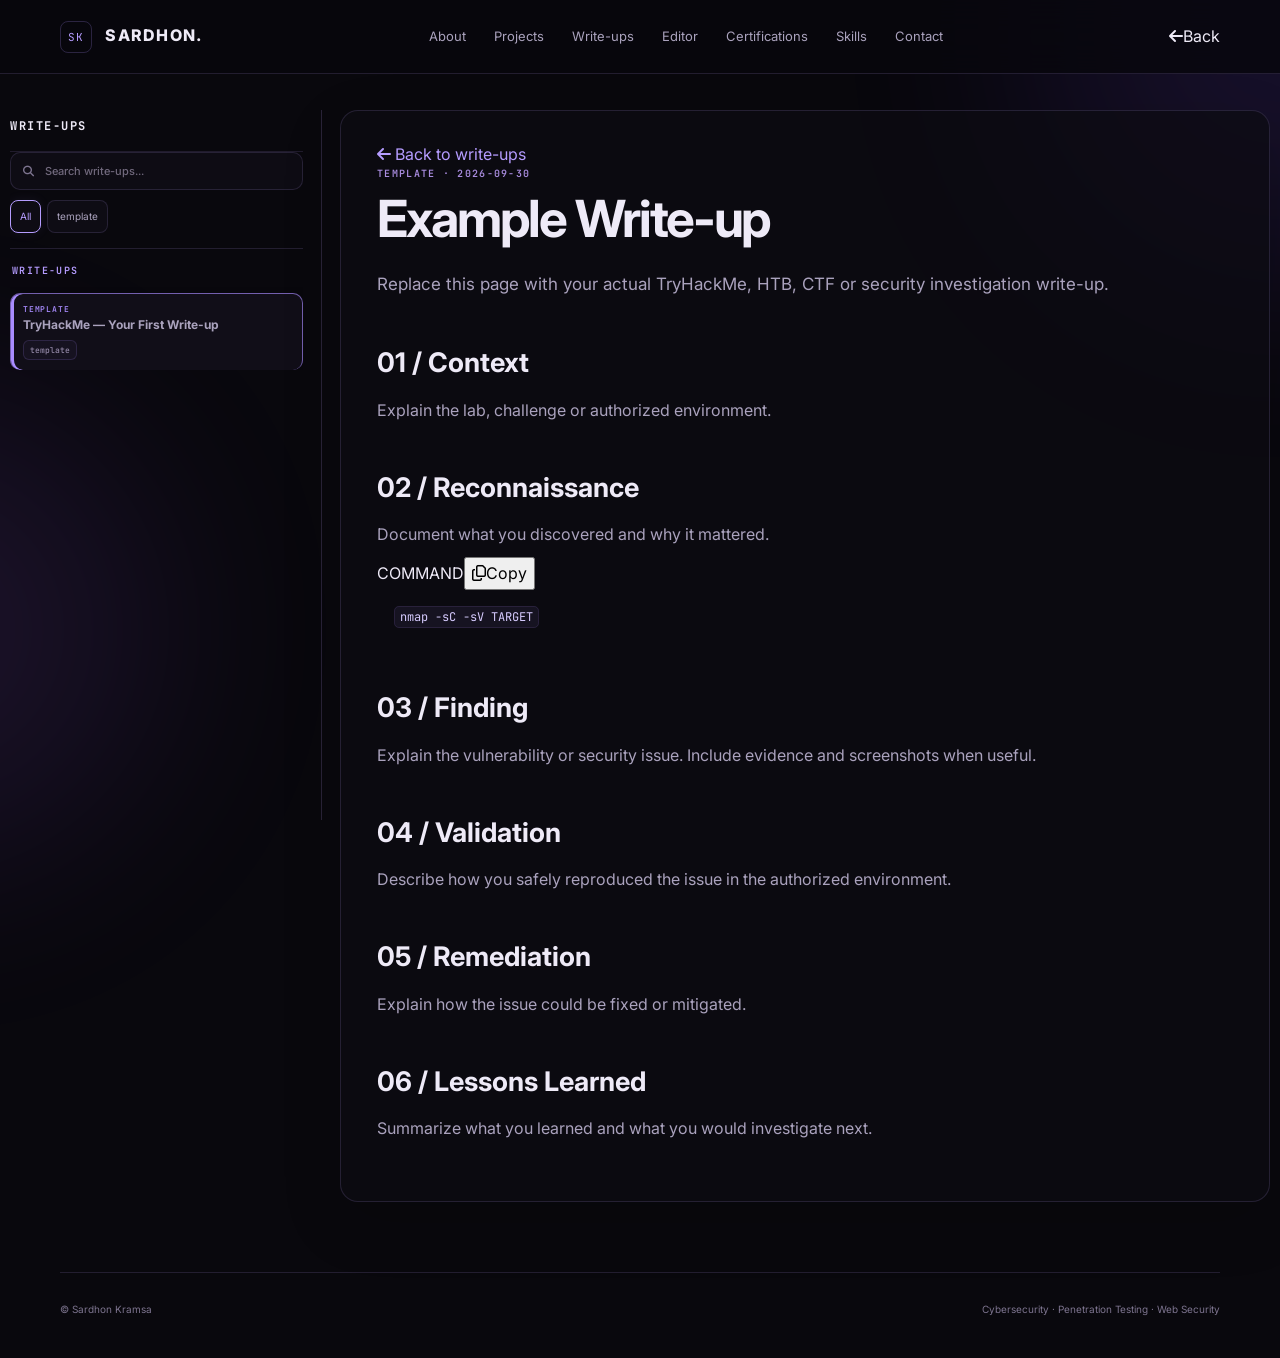
==== writeups.html @ 0d6d7f4f "Added mandatory files" ====
<!DOCTYPE html>
<html lang="en">
<head>
<meta charset="UTF-8">
<meta name="viewport" content="width=device-width, initial-scale=1.0">
<meta name="description" content="Sardhon Kramsa — security write-ups, CTF notes and vulnerability research.">
<title>Write-ups | Sardhon</title>
<link rel="preconnect" href="https://fonts.googleapis.com">
<link rel="preconnect" href="https://fonts.gstatic.com" crossorigin>
<link href="https://fonts.googleapis.com/css2?family=Inter:wght@400;500;600;700;800&family=JetBrains+Mono:wght@400;500;600&display=swap" rel="stylesheet">
<link rel="stylesheet" href="https://cdnjs.cloudflare.com/ajax/libs/font-awesome/6.7.2/css/all.min.css">
<link rel="stylesheet" href="css/style.css">
<link rel="stylesheet" href="css/writeups.css">
</head>
<body class="writeups-list-page reader-mode">
<div class="interactive-grid" id="interactiveGrid" aria-hidden="true"></div>
<div class="ambient ambient-a"></div><div class="ambient ambient-b"></div>
<header class="navbar">
  <a href="index.html" class="logo" aria-label="Sardhon Kramsa home"><span>SK</span> SARDHON<span>.</span></a>
  <nav class="nav-links" id="navLinks" aria-label="Primary navigation">
    <a href="index.html#about">About</a>
    <a href="projects.html">Projects</a>
    <a href="writeups.html" class="active">Write-ups</a>
    <a href="editor.html">Editor</a>
    <a href="index.html#certifications">Certifications</a>
    <a href="index.html#skills">Skills</a>
    <a href="index.html#contact">Contact</a>
  </nav>
  <div class="nav-actions"><a class="editor-nav-back" href="index.html"><i class="fa-solid fa-arrow-left"></i><span>Back</span></a></div>
</header>
<main class="writeups-page-shell">
  <section id="writeupBrowser" class="writeups-browser" aria-label="Write-up browser">
    <div id="readerStage" class="writeup-reader-stage reader-active">
      <div id="writeupGrid" class="writeup-grid" aria-live="polite" hidden></div>

      <aside id="readerSidebar" class="reader-sidebar" aria-label="Write-up list">
        <div class="reader-controls">
          <div class="reader-sidebar-head">
            <span>WRITE-UPS</span>
          </div>
          <div class="reader-search">
            <i class="fa-solid fa-magnifying-glass" aria-hidden="true"></i>
            <input id="search" type="search" placeholder="Search write-ups..." aria-label="Search write-ups">
          </div>
          <div id="filters" class="filters" aria-label="Write-up tags"></div>
          <div class="reader-list-divider" aria-hidden="true"></div>
        </div>
        <div class="reader-list-label">WRITE-UPS</div>
        <div id="readerList" class="reader-list"></div>
      </aside>

      <article id="readerContent" class="reader-content">
        <div id="readerBody" class="reader-body"></div>
      </article>
    </div>
    <div id="empty" class="empty" hidden>No write-ups match your search.</div>
  </section>
</main>
<footer><span>© <span id="year"></span> Sardhon Kramsa</span><span>Cybersecurity · Penetration Testing · Web Security</span></footer>
<script src="js/writeups.js"></script>
<script src="js/writeup-content.js"></script>
<script src="js/writeups-page.js"></script>
<script src="js/script.js"></script>
<script src="js/interactive-grid.js"></script>
</body>
</html>
---- css/style.css ----
/* Interactive square-grid background — aligned to the viewport so the 3x3 hover never drifts. */
:root{
  --bg:#09080d;
  --panel:#0d0c13;
  --panel-2:#111019;
  --purple:#a98cff;
  --purple-bright:#c7b7ff;
  --purple-soft:rgba(169,140,255,.24);
  --line:rgba(137,111,205,.16);
}
body{background:var(--bg);color:#eeeaf7}
.interactive-grid{
  position:fixed;
  inset:0;
  z-index:0;
  pointer-events:none;
  overflow:hidden;
  min-height:100vh;
  display:grid;
  grid-template-columns:repeat(var(--grid-cols, 40), var(--cell-size, 26px));
  grid-auto-rows:var(--cell-size, 28px);
  gap:0;
  justify-content:start;
  align-content:start;
  opacity:1;
}
.grid-cell{
  position:relative;
  width:var(--cell-size,26px);
  height:var(--cell-size,28px);
  border-right:1px solid var(--line);
  border-bottom:1px solid var(--line);
  background:rgba(130,100,210,.012);
  --heat:0;
  transition:background 120ms ease-out,border-color 120ms ease-out,box-shadow 120ms ease-out;
}
.grid-cell[style*="--heat"]{
  background:rgba(169,140,255,calc(var(--heat) * .11));
  border-right-color:rgba(182,155,255,calc(var(--heat) * .62));
  border-bottom-color:rgba(182,155,255,calc(var(--heat) * .62));
  box-shadow:inset 0 0 calc(16px * var(--heat)) rgba(181,151,255,calc(var(--heat) * .16)),0 0 calc(10px * var(--heat)) rgba(142,105,240,calc(var(--heat) * .08));
}
main,footer,.navbar{position:relative;z-index:2}
body:has(.interactive-grid){position:relative;min-height:100vh}
.ambient{z-index:1}
.ambient-a{background:#7d4cff}
.ambient-b{background:#9d65ff}
body.light .interactive-grid{opacity:.5}
body.light .grid-cell{border-color:rgba(92,71,176,.12);background:rgba(92,71,176,.008)}
body.light .grid-cell.near{border-color:rgba(92,71,176,.28);background:rgba(92,71,176,.05)}
body.light .grid-cell.active{border-color:rgba(92,71,176,.55);background:rgba(92,71,176,.11)}
@media(max-width:600px){
  .interactive-grid{grid-template-columns:repeat(var(--grid-cols, 40), var(--cell-size, 24px));grid-auto-rows:var(--cell-size,22px)}
  .grid-cell{width:var(--cell-size,22px);height:var(--cell-size,22px)}
}
*{box-sizing:border-box}html{scroll-behavior:smooth}body{margin:0;background:#09080d;color:#eeeaf7;font-family:Inter,system-ui,sans-serif;line-height:1.65;overflow-x:hidden}body.light{background:#f5f3fb;color:#17131f}a{color:inherit;text-decoration:none}button,input{font:inherit}.blue,.eyebrow,.project label,.project-head>a{color:#b59cff}.ambient{position:fixed;border-radius:50%;filter:blur(110px);opacity:.12;pointer-events:none}.ambient-a{width:500px;height:500px;background:#7d4cff;right:-250px;top:-220px}.ambient-b{width:450px;height:450px;background:#a05cff;left:-300px;bottom:5%}.navbar{height:74px;position:sticky;top:0;z-index:20;display:flex;align-items:center;justify-content:space-between;padding:0 max(20px,calc((100% - 1160px)/2));background:rgba(8,7,13,.82);backdrop-filter:blur(18px);border-bottom:1px solid rgba(154,132,210,.18)}body.light .navbar{background:rgba(245,243,251,.88)}.logo{font-weight:800;letter-spacing:.08em}.logo span:first-child{display:inline-grid;place-items:center;width:32px;height:32px;margin-right:9px;border:1px solid rgba(169,140,255,.22);border-radius:8px;color:#b59cff;font:11px "JetBrains Mono",monospace}.nav-links{display:flex;gap:28px;color:#aaa2bd;font-size:13px}.nav-links a:hover{color:#fff}.nav-actions{display:flex;gap:8px}.icon-btn,.menu-btn{width:37px;height:37px;border:1px solid rgba(154,132,210,.18);background:#0e0c14;color:#eeeaf7;border-radius:9px;cursor:pointer}.menu-btn{display:none}.menu-btn i{display:block;width:17px;height:1px;background:currentColor;margin:4px auto}.section{width:min(1160px,calc(100% - 42px));margin:auto;padding:110px 0}.hero{min-height:calc(100vh - 74px);display:grid;grid-template-columns:1.15fr .85fr;gap:70px;align-items:center}.eyebrow{font:600 10px "JetBrains Mono",monospace;letter-spacing:.15em}.pulse{display:inline-block;width:7px;height:7px;background:#7ef29a;border-radius:50%;box-shadow:0 0 14px #7ef29a;margin-right:7px}.hero h1{font-size:clamp(52px,7vw,86px);line-height:.98;letter-spacing:-.06em;margin:12px 0 24px}.hero h1 span{color:#b59cff}.hero-copy{max-width:680px;color:#aaa2bd;font-size:17px}.buttons{display:flex;gap:10px;flex-wrap:wrap;margin-top:28px}.btn{display:inline-flex;gap:10px;align-items:center;border:1px solid rgba(154,132,210,.18);background:#0e0c14;padding:11px 17px;border-radius:10px;font-size:13px;font-weight:700}.btn.primary{background:#a98cff;color:#0c0912;border-color:#a98cff}.stats{display:flex;gap:34px;margin-top:52px}.stats div{display:grid}.stats strong{font-size:23px}.stats small{font-size:10px;color:#aaa2bd;text-transform:uppercase;letter-spacing:.08em}.terminal{border:1px solid rgba(154,132,210,.18);border-radius:20px;background:rgba(13,12,19,.82);overflow:hidden;box-shadow:0 30px 90px rgba(0,0,0,.3)}.terminal-bar{height:42px;border-bottom:1px solid rgba(154,132,210,.18);display:flex;align-items:center;gap:7px;padding:0 15px}.terminal-bar span{width:8px;height:8px;border-radius:50%;background:#304256}.terminal-bar em{font:11px "JetBrains Mono",monospace;color:#7d748f;font-style:normal;margin-left:8px}.terminal pre{padding:25px;margin:0;min-height:340px;font:12px/1.9 "JetBrains Mono",monospace;color:#aaa2bd}.prompt{color:#b59cff}.ok{color:#7ef29a}.cursor{display:inline-block;width:7px;height:14px;background:#b59cff;animation:blink 1s steps(1) infinite}@keyframes blink{50%{opacity:0}}.section-title{margin-bottom:45px}.section-title h2{font-size:clamp(36px,5vw,58px);line-height:1.05;letter-spacing:-.045em;margin:8px 0 12px}.section-title>p:last-child{color:#aaa2bd}.about-grid{display:grid;grid-template-columns:1fr 360px;gap:70px}.about-copy{max-width:770px;color:#aaa2bd;font-size:16px}.about-copy .lead{font-size:22px;line-height:1.45;color:#eeeaf7}.about-copy strong{color:#eeeaf7}.info-card,.project,.skill,.contact-card{background:rgba(13,12,19,.78);border:1px solid rgba(154,132,210,.18);box-shadow:0 20px 60px rgba(0,0,0,.14)}.info-card{padding:28px;border-radius:18px}.info-card label{font:600 9px "JetBrains Mono",monospace;letter-spacing:.14em;color:#b59cff}.info-card h3{margin:7px 0 2px;font-size:23px}.info-card p{margin:0;color:#aaa2bd}.info-card hr{border:0;border-top:1px solid rgba(154,132,210,.18);margin:22px 0}.chips,.tech{display:flex;flex-wrap:wrap;gap:7px;margin-top:10px}.chips span,.tech span{padding:5px 8px;border:1px solid rgba(154,132,210,.18);border-radius:7px;color:#aaa2bd;font:10px "JetBrains Mono",monospace}.project{display:grid;grid-template-columns:82px 1fr;border-radius:18px;overflow:hidden;margin:14px 0}.project-num{padding:28px;border-right:1px solid rgba(154,132,210,.18);color:#b59cff;font:600 12px "JetBrains Mono",monospace}.project>div:nth-child(2){padding:29px}.project-head{display:flex;justify-content:space-between;gap:20px}.project-head label{font:600 9px "JetBrains Mono",monospace;letter-spacing:.13em}.project-head h3{font-size:25px;margin:6px 0 0}.project-head>a{font-size:12px;white-space:nowrap}.case-grid{display:grid;grid-template-columns:1fr 1fr;gap:1px;background:rgba(154,132,210,.18);border:1px solid rgba(154,132,210,.18);border-radius:13px;overflow:hidden;margin:26px 0 18px}.case-grid>div{padding:17px;background:#0e0c14}.case-grid label{font:600 9px "JetBrains Mono",monospace;letter-spacing:.13em}.case-grid p{margin:6px 0 0;color:#aaa2bd;font-size:13px;line-height:1.6}.case-grid strong{color:#eeeaf7}.achievements{display:flex;align-items:baseline;gap:8px;margin:24px 0 10px}.achievements strong{font-size:28px}.achievements small{font-size:10px;color:#aaa2bd;text-transform:uppercase;letter-spacing:.06em;margin-right:17px}.muted{color:#aaa2bd;font-size:14px}.writeup-tools{display:flex;gap:10px;margin-bottom:18px}.writeup-tools input{flex:1;max-width:520px;padding:12px 14px;background:#0e0c14;color:#eeeaf7;border:1px solid rgba(154,132,210,.18);border-radius:10px;outline:none}.filters{display:flex;gap:7px;flex-wrap:wrap;align-items:center}.filter{border:1px solid rgba(154,132,210,.18);background:#0e0c14;color:#aaa2bd;border-radius:8px;padding:6px 9px;font-size:10px;cursor:pointer}.filter.active{color:#b59cff;border-color:#b59cff}.writeup-grid{display:grid;grid-template-columns:repeat(3,1fr);gap:14px}
.show-more-wrap{display:flex;justify-content:center;margin-top:24px}.show-more-btn{display:inline-flex;align-items:center;gap:9px;border:1px solid rgba(154,132,210,.18);background:#0e0c14;color:#cfc6df;border-radius:10px;padding:10px 15px;font-size:12px;font-weight:700;transition:transform .2s ease,border-color .25s ease,color .25s ease,box-shadow .25s ease}.show-more-btn:hover{transform:translateY(-2px);color:#eeeaf7;border-color:rgba(169,140,255,.55);box-shadow:0 0 16px rgba(169,140,255,.09)}.home-writeup-grid{grid-template-columns:repeat(3,minmax(0,1fr))}
.writeup-card{display:block;border:1px solid rgba(154,132,210,.18);background:#0e0c14;border-radius:16px;padding:23px;transition:.2s}.writeup-card:hover{transform:translateY(-3px);border-color:rgba(169,140,255,.5)}.writeup-card .category{font:600 9px "JetBrains Mono",monospace;color:#b59cff;letter-spacing:.1em}.writeup-card h3{font-size:20px;margin:9px 0}.writeup-card p{color:#aaa2bd;font-size:13px}.writeup-card time{color:#7d748f;font-size:10px}.empty{padding:30px;border:1px dashed rgba(148,176,202,.2);border-radius:14px;color:#aaa2bd}.skills{display:grid;grid-template-columns:1fr 1fr;gap:14px}.skill{padding:26px;border-radius:16px}.skill>b{color:#b59cff;font:11px "JetBrains Mono",monospace}.skill h3{margin:10px 0 7px}.skill p{color:#aaa2bd;font-size:13px}.contact-card{text-align:center;border-radius:22px;padding:65px 30px}.contact-card h2{font-size:clamp(42px,6vw,70px);line-height:1;margin:8px 0 18px;letter-spacing:-.055em}.contact-card>p:not(.eyebrow){color:#aaa2bd;max-width:620px;margin:auto}.contact-card .buttons{justify-content:center}footer{width:min(1160px,calc(100% - 42px));margin:auto;border-top:1px solid rgba(154,132,210,.18);padding:28px 0 40px;display:flex;justify-content:space-between;color:#7d748f;font-size:10px}.reveal{opacity:0;transform:translateY(15px);transition:.65s}.reveal.visible{opacity:1;transform:none}.delay{transition-delay:.12s}@media(max-width:850px){.nav-links{display:none;position:absolute;top:74px;left:0;right:0;padding:20px;background:#09080d;border-bottom:1px solid rgba(154,132,210,.18);flex-direction:column;gap:17px}.nav-links.open{display:flex}.menu-btn{display:block}.hero{grid-template-columns:1fr;padding-top:70px}.about-grid{grid-template-columns:1fr}.writeup-grid,.skills{grid-template-columns:1fr}.project{grid-template-columns:1fr}.project-num{border-right:0;border-bottom:1px solid rgba(154,132,210,.18);padding:15px 24px}.case-grid{grid-template-columns:1fr}.nav-actions{margin-left:auto;margin-right:10px}footer{flex-direction:column;gap:8px}}@media(max-width:600px){.section{width:calc(100% - 30px);padding:78px 0}.hero h1{font-size:49px}.stats{gap:20px;flex-wrap:wrap}.project-head{flex-direction:column}.project>div:nth-child(2){padding:22px}.writeup-tools{flex-direction:column}.writeup-tools input{max-width:none}}


/* Refined purple interaction system: slow, subtle, cool-toned. */
.info-card,.project,.skill,.contact-card,.terminal,.writeup-card,.case-grid,.panel,.publish-note{
  position:relative;
  isolation:isolate;
  transition:transform .58s cubic-bezier(.22,1,.36,1),border-color .58s ease,box-shadow .68s cubic-bezier(.22,1,.36,1);
}
.info-card::after,.project::after,.skill::after,.contact-card::after,.terminal::after,.writeup-card::after,.panel::after,.publish-note::after{
  content:"";
  position:absolute;
  inset:-1px;
  border-radius:inherit;
  pointer-events:none;
  z-index:-1;
  opacity:0;
  border:1px solid rgba(181,153,255,.42);
  box-shadow:0 0 14px rgba(169,140,255,.10),inset 0 0 12px rgba(169,140,255,.035);
  transition:opacity .72s cubic-bezier(.22,1,.36,1);
}
.info-card:hover,.project:hover,.skill:hover,.contact-card:hover,.terminal:hover,.writeup-card:hover,.panel:hover,.publish-note:hover{
  transform:translateY(-4px);
  border-color:rgba(169,140,255,.34);
  box-shadow:0 24px 68px rgba(0,0,0,.22),0 0 24px rgba(169,140,255,.075);
}
.info-card:hover::after,.project:hover::after,.skill:hover::after,.contact-card:hover::after,.terminal:hover::after,.writeup-card:hover::after,.panel:hover::after,.publish-note:hover::after{opacity:1}
.btn,.filter,.icon-btn,.menu-btn,.toolbar button{
  transition:transform .42s cubic-bezier(.22,1,.36,1),color .42s ease,border-color .48s ease,background-color .42s ease,box-shadow .58s cubic-bezier(.22,1,.36,1);
}
/* Cool, crisp purple hover — stronger than before, never warm/orange. */
.btn:hover,.filter:hover,.icon-btn:hover,.menu-btn:hover,.toolbar button:hover{
  transform:translateY(-2px);
  color:#d7ccff;
  border-color:rgba(184,158,255,.68);
  box-shadow:0 0 0 1px rgba(169,140,255,.14),0 0 9px rgba(169,140,255,.24),0 0 20px rgba(169,140,255,.10),inset 0 0 7px rgba(169,140,255,.035);
}
.btn.primary:hover{
  color:#0c0912;
  background:#b59cff;
  border-color:#c7b7ff;
  box-shadow:0 0 0 1px rgba(215,204,255,.22),0 0 9px rgba(198,177,255,.28),0 0 20px rgba(169,140,255,.13);
}
.filter.active{box-shadow:0 0 10px rgba(169,140,255,.08)}
.writeup-card:hover{border-color:rgba(169,140,255,.34)}

/* The preview is intentionally scrollable without a visible browser scrollbar. */
.article-preview{
  scrollbar-width:none;
  -ms-overflow-style:none;
}
.article-preview::-webkit-scrollbar{display:none;width:0;height:0}

/* Cool purple only: remove the old light/day-mode styling. */
body.light{background:var(--bg);color:#eeeaf7}

@media(prefers-reduced-motion:reduce){
  .info-card,.project,.skill,.contact-card,.terminal,.writeup-card,.panel,.publish-note,.btn,.filter,.icon-btn,.menu-btn,.toolbar button{transition-duration:.01ms}
}

/* Centered iPhone-style floating navigation island */
.island-navbar{
  position:fixed;
  inset:0 0 auto 0;
  height:0;
  z-index:50;
  pointer-events:none;
  background:transparent;
  border:0;
  backdrop-filter:none;
}
.nav-island{
  pointer-events:auto;
  position:absolute;
  top:16px;
  left:50%;
  transform:translateX(-50%);
  display:flex;
  align-items:center;
  gap:16px;
  min-height:60px;
  padding:9px 13px 9px 20px;
  border:1px solid rgba(169,140,255,.26);
  border-radius:17px;
  background:rgba(10,9,15,.90);
  box-shadow:0 10px 35px rgba(0,0,0,.28), inset 0 0 18px rgba(169,140,255,.025);
  backdrop-filter:blur(22px) saturate(125%);
}
.island-name{
  font-size:13px;
  font-weight:800;
  letter-spacing:.11em;
  white-space:nowrap;
  color:#eeeaf7;
  padding-right:7px;
}
.island-name span{color:#b59cff}
.island-icons{display:flex;align-items:center;gap:5px}
.island-icons a{
  width:38px;height:38px;
  display:grid;place-items:center;
  border:1px solid transparent;
  border-radius:10px;
  color:#9f97b0;
  font-size:12px;
  transition:transform .42s cubic-bezier(.22,1,.36,1),color .42s ease,border-color .5s ease,box-shadow .6s ease,background .42s ease;
}
.island-icons a:hover,.island-icons a.active{
  transform:translateY(-4px);
  color:#c7b7ff;
  border-color:rgba(169,140,255,.32);
  background:rgba(169,140,255,.055);
  box-shadow:0 0 10px rgba(169,140,255,.16),inset 0 0 8px rgba(169,140,255,.035);
}
.island-icons a.editor-back{margin-left:3px;border-left-color:rgba(169,140,255,.15);border-radius:0 10px 10px 0}
.island-icons a.editor-back:hover{transform:translateY(-4px) translateX(-1px)}

/* Certification cards */
.cert-grid{display:grid;grid-template-columns:repeat(3,1fr);gap:14px}
.cert-card{
  position:relative;
  display:grid;
  grid-template-columns:auto 1fr auto;
  gap:16px;
  align-items:start;
  min-height:190px;
  padding:24px;
  border-radius:18px;
  background:rgba(13,12,19,.78);
  border:1px solid rgba(154,132,210,.18);
  box-shadow:0 20px 60px rgba(0,0,0,.14);
  overflow:hidden;
  isolation:isolate;
  transition:transform .55s cubic-bezier(.22,1,.36,1),border-color .7s ease,box-shadow .7s ease;
}
.cert-card::before{
  content:"";
  position:absolute;
  z-index:1;
  top:-120%;
  left:-38%;
  width:27%;
  height:340%;
  transform:rotate(20deg) translateX(-160%);
  background:linear-gradient(90deg,transparent 0%,rgba(255,255,255,0) 20%,rgba(255,222,115,.56) 48%,rgba(255,255,255,.12) 55%,rgba(255,255,255,0) 78%,transparent 100%);
  filter:blur(.5px);
  opacity:0;
  pointer-events:none;
}
.cert-card::after{
  content:"";
  position:absolute;
  inset:0;
  z-index:0;
  border-radius:inherit;
  box-shadow:inset 0 0 0 1px rgba(246,190,55,0),inset 0 0 28px rgba(169,140,255,0);
  pointer-events:none;
  transition:box-shadow .65s ease;
}
.cert-card > *{position:relative;z-index:2}
.cert-card:hover{
  transform:translateY(-5px);
  border-color:rgba(255,196,42,.98);
  box-shadow:
    0 22px 65px rgba(0,0,0,.24),
    0 0 0 1px rgba(255,196,42,.78),
    0 0 10px rgba(255,196,42,.48),
    0 0 26px rgba(255,196,42,.22),
    inset 0 0 14px rgba(255,196,42,.055);
}
.cert-card:hover::before{
  animation:certReflect 1.25s cubic-bezier(.18,.72,.28,1) 1;
}
.cert-card:hover::after{
  box-shadow:
    inset 0 0 0 1px rgba(255,218,92,.9),
    inset 0 0 20px rgba(255,196,42,.09);
}
@keyframes certReflect{
  0%{transform:rotate(20deg) translateX(-160%);opacity:0}
  12%{opacity:.95}
  55%{opacity:.75}
  100%{transform:rotate(20deg) translateX(520%);opacity:0}
}
.cert-icon{
  width:42px;height:42px;border-radius:12px;display:grid;place-items:center;
  color:#b59cff;border:1px solid rgba(169,140,255,.24);background:rgba(169,140,255,.045);
  transition:transform .48s cubic-bezier(.22,1,.36,1),box-shadow .65s ease,color .4s ease;
}
.cert-card:hover .cert-icon{transform:translateY(-5px);color:#d7ccff;box-shadow:0 0 12px rgba(169,140,255,.16)}
.cert-copy{min-width:0}.cert-status{display:block;color:#b59cff;font:600 9px "JetBrains Mono",monospace;letter-spacing:.12em;margin-bottom:7px}.cert-status.current{color:#a8e6ba}.cert-copy h3{margin:0 0 8px;font-size:20px}.cert-copy p{margin:0;color:#aaa2bd;font-size:12px;line-height:1.65}.cert-link{color:#9f97b0;font-size:12px;transition:.4s}.cert-link:hover{color:#c7b7ff;transform:translateY(-3px)}.cert-live{grid-column:2/-1;align-self:end;color:#7d748f;font:600 9px "JetBrains Mono",monospace;letter-spacing:.1em}.cert-live i{display:inline-block;width:6px;height:6px;border-radius:50%;background:#a8e6ba;box-shadow:0 0 8px rgba(168,230,186,.4);margin-right:5px}

@media(max-width:850px){
  .nav-island{max-width:calc(100% - 22px);padding-left:14px;gap:10px}
  .island-name{font-size:11px;padding-right:4px}
  .island-icons{gap:2px}.island-icons a{width:34px;height:34px;font-size:11px}
  .cert-grid{grid-template-columns:1fr}
}
@media(max-width:520px){
  .nav-island{top:10px;min-height:52px;border-radius:16px}
  .island-name{display:none}
  .island-icons a{width:34px;height:34px}
  .cert-card{grid-template-columns:auto 1fr;}.cert-link{position:absolute;top:22px;right:20px}.cert-live{grid-column:2}
}


/* Global browser/document scrollbar — purple across every portfolio page.
   Scoped to the root document so editor/preview/list scroll areas keep their
   own scroll behavior. */
html{
  scrollbar-color:rgba(169,140,255,.78) transparent;
  scrollbar-width:thin;
}
html::-webkit-scrollbar{
  width:9px;
  height:9px;
}
html::-webkit-scrollbar-track{
  background:transparent;
}
html::-webkit-scrollbar-thumb{
  background:linear-gradient(180deg,#c2a9ff 0%,#8f68e8 100%);
  border-radius:999px;
  border:2px solid transparent;
  background-clip:padding-box;
}
html::-webkit-scrollbar-thumb:hover{
  background:linear-gradient(180deg,#d2c0ff 0%,#a37df5 100%);
  background-clip:padding-box;
}


/* Global page scrollbar — intentionally separate from component/editor scrollbars. */
html{
  scrollbar-color:rgba(169,140,255,.82) transparent;
  scrollbar-width:thin;
}
html::-webkit-scrollbar{width:9px;height:9px}
html::-webkit-scrollbar-track{background:transparent}
html::-webkit-scrollbar-thumb{
  background:linear-gradient(180deg,#c2a9ff 0%,#8f68e8 100%);
  border-radius:999px;
  border:2px solid transparent;
  background-clip:padding-box;
}
html::-webkit-scrollbar-thumb:hover{
  background:linear-gradient(180deg,#d2c0ff 0%,#a37df5 100%);
  background-clip:padding-box;
}


/* ==========================================================================
   UNIVERSITY BRAND + CERTIFICATE PRESENTATION
   ========================================================================== */
.university-brand{
  position:relative;
  width:100%;
  min-height:116px;
  margin:0 0 22px;
  padding:6px 8px;
  display:flex;
  align-items:center;
  justify-content:center;
  overflow:hidden;
  border:0;
  border-radius:0;
  background:transparent;
  box-shadow:none;
}
.university-brand img{
  position:relative;
  z-index:2;
  display:block;
  width:min(100%,380px);
  max-width:380px;
  height:104px;
  object-fit:contain;
  filter:drop-shadow(0 10px 20px rgba(0,0,0,.22));
}
.university-logo-shine{
  position:absolute;
  z-index:3;
  top:50%;
  left:50%;
  width:380px;
  height:151px;
  pointer-events:none;
  transform:translate(-50%, -50%);
  overflow:hidden;
  background:transparent;
  opacity:1;
  -webkit-mask-image:url('../assets/adtu-logo.webp');
  mask-image:url('../assets/adtu-logo.webp');
  -webkit-mask-repeat:no-repeat;
  mask-repeat:no-repeat;
  -webkit-mask-position:center;
  mask-position:center;
  -webkit-mask-size:contain;
  mask-size:contain;
}
.university-logo-shine::before{
  content:"";
  position:absolute;
  inset:-35% -55%;
  background:linear-gradient(105deg,transparent 0%,transparent 42%,rgba(255,255,255,0) 45%,rgba(255,255,255,.9) 50%,rgba(255,215,105,.55) 54%,rgba(255,255,255,0) 59%,transparent 63%,transparent 100%);
  transform:translateX(-75%) skewX(-12deg);
  filter:blur(1px);
  animation:universityLogoReflect 3s cubic-bezier(.22,1,.36,1) infinite;
}
@keyframes universityLogoReflect{
  0%,22%{transform:translateX(-75%) skewX(-12deg);opacity:0}
  28%{opacity:1}
  55%{transform:translateX(75%) skewX(-12deg);opacity:.85}
  63%,100%{transform:translateX(75%) skewX(-12deg);opacity:0}
}

/* Real certificate artwork replaces icon-only presentation for completed paths. */
.cert-card{
  grid-template-columns:auto 1fr auto;
}
.cert-image-link{
  grid-column:1 / -1;
  display:block;
  width:100%;
  padding:0;
  border:0;
  border-radius:11px;
  overflow:hidden;
  background:#09080d;
  line-height:0;
}
.cert-preview{
  display:block;
  width:100%;
  height:190px;
  object-fit:cover;
  object-position:center;
  border:1px solid rgba(154,132,210,.13);
  border-radius:11px;
  filter:saturate(.96) contrast(.99);
  transition:transform .5s cubic-bezier(.22,1,.36,1),filter .5s ease;
}
.cert-image-link:hover .cert-preview{
  transform:scale(1.012);
  filter:saturate(1) contrast(1.01);
}
.cert-card:hover{
  border-color:rgba(255,196,42,.58);
  box-shadow:
    0 20px 55px rgba(0,0,0,.22),
    0 0 0 1px rgba(255,196,42,.28),
    0 0 13px rgba(255,196,42,.12),
    inset 0 0 10px rgba(255,196,42,.025);
}
.cert-card:hover::after{
  box-shadow:
    inset 0 0 0 1px rgba(255,218,92,.34),
    inset 0 0 14px rgba(255,196,42,.035);
}
.cert-card .cert-copy{
  align-self:start;
}
.cert-card .cert-link{
  align-self:start;
  padding-top:2px;
}
.cert-current{
  align-content:start;
}
.cert-current .cert-icon{
  grid-column:1;
}
@media(max-width:850px){
  .cert-grid{grid-template-columns:1fr}
  .cert-preview{height:auto;max-height:240px;object-fit:contain}
}
@media(max-width:520px){
  .university-brand{min-height:104px;padding:4px}
  .university-brand img{height:92px;width:min(100%,340px)}
  .university-logo-shine{width:340px;height:92px}
  .cert-preview{height:auto}
}

/* Home page section spacing refinement
   Keeps the existing layout intact while removing excessive vertical gaps
   between consecutive sections. */
.section{
  padding-top:72px;
  padding-bottom:72px;
}
.section-title{
  margin-bottom:34px;
}
#writeups{
  padding-bottom:54px;
}
#certifications{
  padding-top:54px;
}
#skills{
  padding-top:54px;
}
@media(max-width:600px){
  .section{
    padding-top:58px;
    padding-bottom:58px;
  }
  .section-title{
    margin-bottom:30px;
  }
}

/* Standalone admin login control — deliberately outside the navigation island. */
.home-login-btn{
  position:fixed;
  top:14px;
  right:18px;
  z-index:60;
  display:inline-flex;
  align-items:center;
  gap:7px;
  padding:8px 12px;
  border:1px solid rgba(169,140,255,.24);
  border-radius:9px;
  background:rgba(14,12,20,.88);
  color:#c9bfd8;
  font-size:11px;
  font-weight:700;
  backdrop-filter:blur(14px);
  box-shadow:0 8px 24px rgba(0,0,0,.18);
  transition:color .22s ease,border-color .22s ease,box-shadow .22s ease,transform .22s ease;
}
.home-login-btn:hover{
  color:#fff;
  border-color:rgba(169,140,255,.62);
  box-shadow:0 0 18px rgba(169,140,255,.15),0 8px 24px rgba(0,0,0,.22);
  transform:translateY(-1px);
}
.home-login-btn i{color:#b59cff;font-size:10px}
@media(max-width:700px){
  .home-login-btn{top:10px;right:10px;padding:7px 9px}
  .home-login-btn span{display:none}
}

/* Homepage project showcase */
.project-grid{display:grid;grid-template-columns:repeat(3,minmax(0,1fr));gap:16px}
.project-card{min-width:0;min-height:100%;display:flex;flex-direction:column;overflow:hidden;border:1px solid rgba(154,132,210,.18);background:linear-gradient(180deg,rgba(16,14,24,.92),rgba(11,10,16,.96));border-radius:18px;box-shadow:0 22px 55px rgba(0,0,0,.16);transition:transform .25s ease,border-color .25s ease,box-shadow .25s ease}
.project-card:hover{transform:translateY(-5px);border-color:rgba(169,140,255,.48);box-shadow:0 28px 70px rgba(0,0,0,.28),0 0 28px rgba(125,76,255,.07)}
.project-card-visual{height:184px;flex:0 0 184px;position:relative;overflow:hidden;border-bottom:1px solid rgba(154,132,210,.14);background:radial-gradient(circle at 78% 22%,rgba(169,140,255,.18),transparent 36%),#0b0a11}
.project-card-visual:before{content:"";position:absolute;inset:0;background-image:linear-gradient(rgba(169,140,255,.06) 1px,transparent 1px),linear-gradient(90deg,rgba(169,140,255,.06) 1px,transparent 1px);background-size:28px 28px;mask-image:linear-gradient(to bottom,rgba(0,0,0,.8),transparent)}
.project-card-image{position:absolute;inset:0;width:100%;height:100%;display:block;object-fit:cover;object-position:center;filter:saturate(.82) contrast(1.04);transition:transform .35s ease,filter .35s ease}.project-card:hover .project-card-image{transform:scale(1.025);filter:saturate(.95) contrast(1.06)}.project-card-visual:after{content:"";position:absolute;inset:0;background:linear-gradient(180deg,rgba(7,6,12,.06) 0%,rgba(7,6,12,.03) 48%,rgba(7,6,12,.48) 100%);pointer-events:none}.project-featured,.project-index{z-index:3}
.project-index{position:absolute;right:15px;top:14px;padding:5px 8px;border:1px solid rgba(169,140,255,.2);border-radius:7px;background:rgba(8,7,13,.7);color:#b59cff;font:600 9px "JetBrains Mono",monospace;letter-spacing:.08em}
.mini-window{position:absolute;left:22px;right:22px;top:28px;border:1px solid rgba(169,140,255,.24);border-radius:12px;background:rgba(10,9,16,.88);box-shadow:0 18px 35px rgba(0,0,0,.35);overflow:hidden;transform:perspective(900px) rotateX(2deg)}
.mini-window-bar{height:25px;display:flex;align-items:center;gap:5px;padding:0 9px;border-bottom:1px solid rgba(154,132,210,.14)}
.mini-window-bar span{width:6px;height:6px;border-radius:50%;background:#514966}.mini-window-bar em{margin-left:5px;color:#777087;font:8px "JetBrains Mono",monospace;font-style:normal}
.mini-dashboard{display:grid;grid-template-columns:72px 1fr;min-height:110px}.mini-side{padding:11px 8px;border-right:1px solid rgba(154,132,210,.12);font:8px "JetBrains Mono",monospace;color:#b59cff}.mini-side i{display:block;height:6px;margin-top:11px;border-radius:3px;background:rgba(169,140,255,.12)}.mini-main{padding:15px}.mini-main strong{font-size:13px}.mini-main>div{display:flex;gap:7px;margin:13px 0}.mini-main>div span{width:31%;height:27px;border:1px solid rgba(169,140,255,.12);border-radius:5px;background:rgba(169,140,255,.06)}.mini-main small{color:#777087;font:8px "JetBrains Mono",monospace}
.mini-soc{position:absolute;left:22px;right:22px;top:30px;padding:17px;border:1px solid rgba(169,140,255,.22);border-radius:12px;background:rgba(10,9,16,.88);box-shadow:0 18px 35px rgba(0,0,0,.35)}.soc-head{display:flex;justify-content:space-between;font:9px "JetBrains Mono",monospace}.soc-head b{color:#b59cff}.soc-head span{color:#7ef29a}.soc-metrics{display:grid;grid-template-columns:repeat(3,1fr);gap:8px;margin:15px 0}.soc-metrics div{padding:9px;border:1px solid rgba(169,140,255,.12);border-radius:7px;background:rgba(169,140,255,.05)}.soc-metrics strong{display:block;font-size:16px}.soc-metrics small{color:#777087;font:7px "JetBrains Mono",monospace}.soc-chart{height:45px;display:flex;align-items:end;gap:6px;border-bottom:1px solid rgba(169,140,255,.13)}.soc-chart i{flex:1;border-radius:3px 3px 0 0;background:linear-gradient(to top,rgba(169,140,255,.18),rgba(169,140,255,.65));height:var(--h,35%)}.soc-chart i:nth-child(2){height:58%}.soc-chart i:nth-child(3){height:43%}.soc-chart i:nth-child(4){height:76%}.soc-chart i:nth-child(5){height:52%}.soc-chart i:nth-child(6){height:88%}.soc-chart i:nth-child(7){height:68%}
.terminal-preview{position:absolute;left:22px;right:22px;top:28px;padding:17px;border:1px solid rgba(169,140,255,.2);border-radius:12px;background:rgba(7,7,11,.92);font:9px/2 "JetBrains Mono",monospace;color:#aaa2bd;box-shadow:0 18px 35px rgba(0,0,0,.35)}.terminal-preview .prompt{color:#b59cff}.terminal-row{display:grid;grid-template-columns:65px 1fr auto;color:#777087}.terminal-row b{color:#aaa2bd;font-weight:500}.terminal-row em{color:#7ef29a;font-style:normal}.terminal-ok{margin-top:6px;color:#7ef29a}
.project-card-body{padding:21px 21px 22px;display:flex;flex-direction:column;flex:1;min-height:0}.project-card-meta{display:flex;align-items:center;justify-content:space-between;gap:12px;margin-bottom:9px}.project-card-meta span{color:#b59cff;font:600 8px "JetBrains Mono",monospace;letter-spacing:.12em}.project-card-meta a{color:#aaa2bd;font:10px "JetBrains Mono",monospace}.project-card-meta a:hover{color:#eeeaf7}.project-card h3{font-size:20px;line-height:1.25;letter-spacing:-.025em;margin:0 0 10px}.project-card p{margin:0;color:#aaa2bd;font-size:12px;line-height:1.65}.project-card .tech{margin-top:16px}.project-card .project-actions{margin-top:auto;padding-top:18px}.project-card .tech span{background:rgba(169,140,255,.025)}.achievements.compact{gap:6px;margin:16px 0 0}.achievements.compact strong{font-size:19px}.achievements.compact small{font-size:8px;margin-right:8px}
/* Keep the three-card showcase compact as the viewport narrows.
   Once the cards become space-constrained, hide the longer descriptions so
   the action row stays visible without making the cards excessively tall. */
@media(max-width:1100px) and (min-width:761px){
  .project-card-visual{height:155px;flex-basis:155px}
  .project-card-body{padding:17px 17px 18px}
  .project-card p{display:none}
  .project-card h3{font-size:18px}
  .project-card .tech{margin-top:13px}
  .project-card .project-actions{padding-top:14px}
}
@media(max-width:760px){.project-grid{grid-template-columns:1fr}}
@media(max-width:760px){.project-card-visual{height:170px;flex-basis:170px}}
@media(max-width:520px){
  .project-card-visual{height:145px;flex-basis:145px}
  .project-card-body{padding:17px 16px 17px}
  .project-card p{display:none}
  .project-card h3{font-size:18px}
  .project-card .tech{margin-top:12px}
  .project-card .project-actions{padding-top:14px}
}

/* Project card actions — homepage showcase */
.project-card-category{margin-bottom:12px;color:#b59cff;font:600 8px/1.2 "JetBrains Mono",monospace;letter-spacing:.14em}
.project-actions{display:grid;grid-template-columns:1fr 1fr;gap:10px;margin-top:18px}
.project-action{min-height:40px;display:inline-flex;align-items:center;justify-content:center;gap:8px;padding:0 14px;border:1px solid rgba(154,132,210,.22);border-radius:9px;background:rgba(9,8,14,.72);color:#e9e5f2;text-decoration:none;font-size:11px;font-weight:700;transition:transform .2s ease,border-color .25s ease,background .25s ease,box-shadow .25s ease,color .25s ease}
.project-action i{font-size:11px}
.project-action.primary{border-color:transparent;background:linear-gradient(135deg,#9b3dff,#7138ff);color:#fff;box-shadow:0 8px 24px rgba(112,55,255,.18)}
.project-action:hover{transform:translateY(-2px);border-color:rgba(169,140,255,.52);background:rgba(169,140,255,.07);color:#fff;box-shadow:0 10px 25px rgba(0,0,0,.2)}
.project-action.primary:hover{border-color:rgba(197,167,255,.5);background:linear-gradient(135deg,#aa4cff,#7b40ff);box-shadow:0 12px 30px rgba(112,55,255,.28)}
.project-coming-soon{font-family:inherit;cursor:default}
.project-coming-soon:hover{transform:none}
@media(max-width:600px){.project-actions{grid-template-columns:1fr}.project-action{min-height:42px}}

.project-featured{position:absolute;left:14px;top:12px;z-index:2;display:inline-flex;align-items:center;gap:6px;padding:6px 10px;border-radius:999px;background:linear-gradient(135deg,#9b3dff,#7138ff);color:#fff;box-shadow:0 8px 20px rgba(112,55,255,.28);font:700 8px/1 "JetBrains Mono",monospace;letter-spacing:.04em}
.project-featured i{font-size:8px}
.project-title-row{display:flex;align-items:center;gap:12px;margin-bottom:10px}
.project-title-row h3{margin:0;flex:1}
.project-icon{width:34px;height:34px;flex:0 0 34px;display:grid;place-items:center;border:1px solid rgba(169,140,255,.22);border-radius:10px;background:radial-gradient(circle at 50% 30%,rgba(169,140,255,.25),rgba(169,140,255,.06));color:#c8b1ff;box-shadow:inset 0 0 18px rgba(125,76,255,.06)}
.project-icon i{font-size:14px}

/* Homepage write-up cards — visual-first, matching the Projects card language. */
.home-writeup-grid .writeup-card{
  position:relative;
  display:flex;
  flex-direction:column;
  min-height:430px;
  padding:0;
  overflow:hidden;
  text-decoration:none;
  border-radius:18px;
  background:#0b0910;
}
.home-writeup-grid .writeup-card-visual{
  position:relative;
  height:250px;
  flex:none;
  overflow:hidden;
  display:flex;
  align-items:center;
  justify-content:center;
  padding:10px;
  box-sizing:border-box;
  background:radial-gradient(circle at 50% 45%,rgba(169,140,255,.10),transparent 58%),linear-gradient(145deg,#100d18,#08070c);
  border-bottom:1px solid rgba(154,132,210,.16);
}
.home-writeup-grid .writeup-card-visual::after{
  content:"";
  position:absolute;
  inset:0;
  background:linear-gradient(180deg,transparent 45%,rgba(7,6,11,.42));
  pointer-events:none;
}
.home-writeup-grid .writeup-card-visual img{
  display:block;
  width:100%;
  height:100%;
  object-fit:contain;
  object-position:center;
  border-radius:12px;
  transition:transform .65s cubic-bezier(.22,1,.36,1),filter .65s ease;
}
.home-writeup-grid .writeup-card:hover .writeup-card-visual img{
  transform:scale(1.035);
  filter:saturate(1.08);
}
.home-writeup-grid .writeup-card-placeholder{
  display:grid;
  place-items:center;
  color:#b59cff;
  background:
    radial-gradient(circle at 50% 45%,rgba(169,140,255,.16),transparent 42%),
    linear-gradient(145deg,#110d1c,#08070c);
}
.home-writeup-grid .writeup-card-placeholder::before{
  content:"";
  position:absolute;
  inset:16px;
  border:1px solid rgba(169,140,255,.14);
  border-radius:12px;
  background-image:linear-gradient(rgba(169,140,255,.06) 1px,transparent 1px),linear-gradient(90deg,rgba(169,140,255,.06) 1px,transparent 1px);
  background-size:24px 24px;
}
.home-writeup-grid .writeup-card-placeholder span,
.home-writeup-grid .writeup-card-placeholder i{position:relative;z-index:1}
.home-writeup-grid .writeup-card-placeholder span{
  position:absolute;
  top:22px;
  left:24px;
  color:#8f78c7;
  font:700 9px "JetBrains Mono",monospace;
  letter-spacing:.12em;
}
.home-writeup-grid .writeup-card-placeholder i{
  font-size:42px;
  filter:drop-shadow(0 0 18px rgba(169,140,255,.25));
}
.home-writeup-grid .writeup-card-body{
  display:flex;
  flex:0 0 auto;
  flex-direction:column;
  padding:18px 23px 20px;
}
.home-writeup-grid .writeup-card-body .category{
  display:block;
  color:#b59cff;
  font:600 9px "JetBrains Mono",monospace;
  letter-spacing:.12em;
}
.home-writeup-grid .writeup-card-body h3{
  margin:10px 0 8px;
  color:#eeeaf7;
  font-size:22px;
  line-height:1.12;
  letter-spacing:-.025em;
}
.home-writeup-grid .writeup-card-body time{
  color:#777082;
  font:10px "JetBrains Mono",monospace;
  margin-top:2px;
}
.home-writeup-grid .writeup-card-action{
  display:inline-flex;
  align-items:center;
  justify-content:center;
  gap:8px;
  width:100%;
  box-sizing:border-box;
  margin-top:20px;
  padding:11px 14px;
  border:1px solid rgba(169,140,255,.72);
  border-radius:10px;
  background:#a98cff;
  color:#100c17;
  font-size:12px;
  font-weight:800;
  transition:transform .35s ease,box-shadow .35s ease,background .35s ease;
}
.home-writeup-grid .writeup-card:hover .writeup-card-action{
  transform:translateY(-1px);
  box-shadow:0 0 24px rgba(169,140,255,.18);
}
@media(max-width:850px){
  .home-writeup-grid .writeup-card{min-height:0}
  .home-writeup-grid .writeup-card-visual{height:230px}
}
@media(max-width:600px){
  .home-writeup-grid .writeup-card-visual{height:220px}
}

/* case-study-primary-anchor-fix */
.project-actions .project-action.primary{text-decoration:none;}

/* Shared interactive grid: this layer must remain visible behind every page surface. */
.interactive-grid{
  position:fixed !important;
  inset:0 !important;
  display:grid !important;
  grid-template-columns:repeat(var(--grid-cols,40),var(--cell-size,26px)) !important;
  grid-auto-rows:var(--cell-size,26px) !important;
  gap:0 !important;
  width:100vw !important;
  height:100vh !important;
  overflow:hidden !important;
  pointer-events:none !important;
  z-index:0 !important;
  opacity:1 !important;
}
.grid-cell{
  display:block !important;
  width:var(--cell-size,26px) !important;
  height:var(--cell-size,26px) !important;
  border-right:1px solid rgba(137,111,205,.20) !important;
  border-bottom:1px solid rgba(137,111,205,.20) !important;
  background:rgba(130,100,210,.018) !important;
}
.grid-cell[style*="--heat"]{
  background:rgba(169,140,255,calc(var(--heat) * .12)) !important;
  border-right-color:rgba(182,155,255,calc(var(--heat) * .68)) !important;
  border-bottom-color:rgba(182,155,255,calc(var(--heat) * .68)) !important;
  box-shadow:inset 0 0 calc(18px * var(--heat)) rgba(181,151,255,calc(var(--heat) * .18)),0 0 calc(12px * var(--heat)) rgba(142,105,240,calc(var(--heat) * .10)) !important;
}
body:has(.interactive-grid){background:var(--bg,#09080d) !important;}
body:has(.interactive-grid) > .ambient{z-index:1 !important;}
body:has(.interactive-grid) > main,
body:has(.interactive-grid) > footer{position:relative;z-index:2;}

/* Keep the floating homepage navbar above page content so every nav link remains clickable. */
body:has(.interactive-grid) > .island-navbar{position:fixed !important;z-index:50 !important;pointer-events:none;}
body:has(.interactive-grid) > .island-navbar .nav-island{pointer-events:auto;}
---- css/writeups.css ----
.writeups-page-shell{position:relative;z-index:2;width:min(1220px,calc(100% - 42px));margin:0 auto;padding:78px 0 100px;min-height:calc(100vh - 74px)}
.writeups-hero{padding:28px 0 48px}.writeups-hero h1{font-size:clamp(52px,7vw,84px);line-height:.98;letter-spacing:-.06em;margin:13px 0 24px;max-width:950px}.writeups-hero>p:last-child{color:#aaa2bd;font-size:17px;margin:0;max-width:780px}
.writeups-browser{padding-top:8px}.writeup-tools{display:flex;gap:10px;margin-bottom:20px;align-items:center}.writeup-tools input{flex:1;max-width:600px;padding:14px 16px;background:#0e0c14;color:#eeeaf7;border:1px solid rgba(154,132,210,.18);border-radius:11px;outline:none}.writeup-tools input:focus{border-color:rgba(169,140,255,.55);box-shadow:0 0 0 1px rgba(169,140,255,.1),0 0 16px rgba(169,140,255,.08)}.filters{display:flex;gap:8px;flex-wrap:wrap;align-items:center}.filter{border:1px solid rgba(154,132,210,.18);background:#0e0c14;color:#aaa2bd;border-radius:9px;padding:8px 11px;font-size:11px;cursor:pointer}.filter.active{color:#b59cff;border-color:#b59cff;box-shadow:0 0 12px rgba(169,140,255,.08)}
.writeup-grid{display:grid;grid-template-columns:repeat(3,minmax(0,1fr));gap:14px}.writeup-card{min-height:190px;display:flex;flex-direction:column;align-items:stretch;text-align:left;color:#eeeaf7;font-family:Inter,system-ui,sans-serif;border:1px solid rgba(154,132,210,.18);background:#0e0c14;border-radius:17px;padding:24px;transition:transform .2s ease,border-color .25s ease,box-shadow .25s ease;appearance:none;-webkit-appearance:none}.writeup-card h3{color:#eeeaf7}.writeup-card p{color:#aaa2bd}.writeup-card time{color:#7d748f}.writeup-card .category{color:#b59cff}.writeup-card:hover{transform:translateY(-3px);border-color:rgba(169,140,255,.5);box-shadow:0 18px 45px rgba(0,0,0,.18)}.writeup-card .category{font:600 9px "JetBrains Mono",monospace;color:#b59cff;letter-spacing:.12em}.writeup-card h3{font-size:21px;line-height:1.25;margin:11px 0 10px}.writeup-card p{color:#aaa2bd;font-size:13px;margin:0 0 20px}.writeup-card time{margin-top:auto;color:#7d748f;font-size:10px;font-family:"JetBrains Mono",monospace}.empty{margin-top:18px;padding:35px;border:1px dashed rgba(148,176,202,.2);border-radius:14px;color:#aaa2bd}
@media(max-width:900px){.writeup-grid{grid-template-columns:repeat(2,minmax(0,1fr))}}@media(max-width:650px){.writeups-page-shell{width:calc(100% - 30px);padding-top:55px}.writeup-hero h1{font-size:48px}.writeup-tools{flex-direction:column;align-items:stretch}.writeup-tools input{max-width:none}.writeup-grid{grid-template-columns:1fr}}

/* Single-page reader: the list and the selected write-up live in the same document. */
.writeup-reader-stage{position:relative;min-height:240px}
.writeup-reader-stage.rearranging .writeup-card{animation:writeupSnap .42s cubic-bezier(.22,1,.36,1) both}
@keyframes writeupSnap{0%{transform:translate(0,0) scale(1);opacity:1}45%{transform:translate(0,-10px) scale(.94);opacity:.58}100%{transform:translate(0,0) scale(1);opacity:1}}
.writeup-reader-stage.reader-active .writeup-grid{display:none}
.writeup-reader-stage.reader-active{display:grid;grid-template-columns:280px minmax(0,1fr);gap:18px;align-items:start;animation:readerReturn .55s cubic-bezier(.22,1,.36,1) both}
@keyframes readerReturn{0%{opacity:.35;transform:scale(.985) translateY(12px)}55%{opacity:1;transform:scale(1.01) translateY(-3px)}100%{opacity:1;transform:none}}
.reader-sidebar{position:sticky;top:96px;min-width:0;border:1px solid rgba(154,132,210,.18);border-radius:17px;background:rgba(13,12,19,.78);overflow:hidden;box-shadow:0 20px 60px rgba(0,0,0,.16)}
.reader-sidebar-head{height:54px;display:flex;align-items:center;justify-content:space-between;padding:0 12px 0 17px;border-bottom:1px solid rgba(154,132,210,.14);color:#b59cff;font:600 10px "JetBrains Mono",monospace;letter-spacing:.14em}
.reader-sidebar-head button{width:32px;height:32px;border:1px solid rgba(154,132,210,.18);background:#0e0c14;color:#aaa2bd;border-radius:8px;cursor:pointer}.reader-sidebar-head button:hover{color:#eeeaf7;border-color:rgba(169,140,255,.55)}
.reader-list{padding:8px;max-height:calc(100vh - 180px);overflow:auto;scrollbar-width:thin;scrollbar-color:rgba(169,140,255,.45) transparent}
.reader-item{width:100%;display:block;text-align:left;padding:13px 12px;border-radius:10px;color:#aaa2bd;border:1px solid transparent;background:transparent;cursor:pointer}.reader-item:hover{background:#100d18;color:#eeeaf7}.reader-item.active{background:#100d18;border-color:rgba(169,140,255,.28);color:#eeeaf7;box-shadow:inset 2px 0 0 #a98cff}.reader-item .side-category{display:block;color:#a98cff;font:600 8px "JetBrains Mono",monospace;letter-spacing:.1em;margin-bottom:5px}.reader-item .side-title{display:block;font-size:12px;font-weight:700;line-height:1.35}.reader-item time{display:block;margin-top:5px;color:#70687e;font:9px "JetBrains Mono",monospace}
.reader-content{min-width:0;border:1px solid rgba(154,132,210,.18);border-radius:20px;background:rgba(13,12,19,.72);padding:30px;box-shadow:0 20px 60px rgba(0,0,0,.16);animation:readerContentIn .52s cubic-bezier(.22,1,.36,1) both}
@keyframes readerContentIn{0%{opacity:0;transform:translateX(24px)}100%{opacity:1;transform:none}}
.reader-back{display:inline-flex;align-items:center;gap:8px;border:1px solid rgba(154,132,210,.18);background:#0e0c14;color:#aaa2bd;border-radius:9px;padding:8px 11px;font-size:11px;font-weight:700;cursor:pointer;margin-bottom:28px}.reader-back:hover{color:#eeeaf7;border-color:rgba(169,140,255,.5)}
.reader-body .published-body{max-width:920px;margin:0 auto}.reader-body .published-body>main{max-width:none;margin:0;padding:0}.reader-body .meta,.reader-body .published-meta{color:#a98cff;font:600 9px "JetBrains Mono",monospace;letter-spacing:.13em;margin-bottom:12px}.reader-body h1,.reader-body .published-title{font-size:clamp(40px,5vw,66px);line-height:1.02;letter-spacing:-.055em;margin:0 0 16px}.reader-body .intro,.reader-body .published-intro{color:#aaa2bd;font-size:17px;margin:0 0 32px}.reader-body h2{margin-top:42px}.reader-body h3{margin-top:28px}.reader-body img{display:block;max-width:100%;height:auto;border-radius:12px;margin:22px auto;border:1px solid rgba(154,132,210,.18)}.reader-body pre{white-space:pre-wrap;overflow:auto}.reader-loading{min-height:420px;display:flex;align-items:center;justify-content:center;gap:10px;color:#aaa2bd;font:11px "JetBrains Mono",monospace}.reader-unavailable{padding:28px 0;color:#aaa2bd}.card-open{display:block;margin-top:auto;padding-top:16px;color:#756c82;font-size:11px;transition:color .2s ease}.writeup-card:hover .card-open{color:#b59cff}
.writeups-browser:has(.reader-active) .writeup-tools{position:relative;z-index:3}
@media(max-width:850px){.writeup-reader-stage.reader-active{grid-template-columns:1fr}.reader-sidebar{position:static}.reader-list{max-height:300px;display:grid;grid-template-columns:repeat(2,minmax(0,1fr))}.reader-content{padding:24px}}
@media(max-width:560px){.reader-list{grid-template-columns:1fr}.reader-content{padding:20px}.writeups-browser:has(.reader-active) .writeup-tools{margin-bottom:14px}}

/* Catalogue cards match the reference write-up list: clean metadata, no extra corner icon. */
.writeups-page-shell .writeup-card .card-open{display:none}
.writeups-page-shell .writeup-card{color:#eeeaf7 !important}
.writeups-page-shell .writeup-card h3{color:#eeeaf7 !important}
.writeups-page-shell .writeup-card p{color:#aaa2bd !important}
.writeups-page-shell .writeup-card time{color:#7d748f !important}

/* Published article blocks use the same visual language without importing
   page-level styles that could leak into the write-up catalogue. */
.reader-body .published-body{color:#eeeaf7}
.reader-body .published-body p,.reader-body .published-body li{color:#b7afc7}
.reader-body .published-body .code-card,.reader-body .published-body .terminal-card,.reader-body .published-body .response-card,.reader-body .published-body .finding-card,.reader-body .published-body .callout,.reader-body .published-body .table-card,.reader-body .published-body .attack-card,.reader-body .published-body .mitre-card,.reader-body .published-body .cvss-card,.reader-body .published-body .evidence-card{margin:20px 0;border:1px solid rgba(154,132,210,.18);background:#0a0910;border-radius:12px;overflow:hidden}
.reader-body .published-body .block-top{height:40px;display:flex;align-items:center;justify-content:space-between;padding:0 12px;border-bottom:1px solid rgba(154,132,210,.12);color:#8e82a0;font:600 9px "JetBrains Mono",monospace}
.reader-body .published-body .copy-btn{display:inline-flex;align-items:center;gap:6px;border:1px solid rgba(169,140,255,.24);background:#0e0c14;color:#aaa2bd;border-radius:7px;padding:6px 9px;font:600 10px Inter,sans-serif;cursor:pointer}
.reader-body .published-body pre{margin:0;padding:17px;overflow:auto;white-space:pre-wrap;color:#cfc2e5;font:12px/1.7 "JetBrains Mono",monospace}
.reader-body .published-body blockquote{margin:20px 0;padding:13px 16px;border-left:3px solid #a98cff;background:rgba(169,140,255,.045);color:#b7afc7}

/* Reader-mode catalogue layout: compact header, centered search, and a clean
   divider before the selected write-up. The catalogue remains on this same page. */
body.reader-mode .writeups-page-shell{
  padding-top:18px;
  padding-bottom:70px;
}
body.reader-mode .writeups-hero{
  padding:12px 0 18px;
}
body.reader-mode .writeups-hero .eyebrow{
  margin:0 0 7px;
}
body.reader-mode .writeups-hero h1{
  font-size:clamp(30px,3.2vw,42px);
  line-height:1.05;
  letter-spacing:-.045em;
  max-width:none;
  margin:0 0 8px;
}
body.reader-mode .writeups-hero>p:last-child{
  font-size:14px;
  margin:0;
}
body.reader-mode .writeups-browser{
  padding-top:4px;
}
body.reader-mode .writeup-tools{
  justify-content:center;
  align-items:center;
  margin:0 auto;
  padding:0 0 20px;
  border-bottom:1px solid rgba(154,132,210,.16);
  max-width:1040px;
}
body.reader-mode .writeup-tools input{
  flex:0 1 720px;
  max-width:720px;
  min-width:280px;
}
body.reader-mode .filters{
  justify-content:center;
}
body.reader-mode .writeup-reader-stage.reader-active{
  margin-top:20px;
  padding-top:0;
  border-top:0;
  grid-template-columns:300px minmax(0,1fr);
  gap:18px;
}
body.reader-mode .reader-sidebar{
  top:88px;
}
body.reader-mode .reader-sidebar-head{
  height:54px;
}
body.reader-mode .reader-item{
  border-radius:0;
  border-bottom:1px solid rgba(154,132,210,.12);
  padding:14px 13px;
}
body.reader-mode .reader-item:last-child{
  border-bottom:0;
}
body.reader-mode .reader-content{
  padding:28px 34px 42px;
}
body.reader-mode .reader-body .published-body>main{
  padding-top:0;
}
@media(max-width:850px){
  body.reader-mode .writeup-tools{
    flex-wrap:wrap;
  }
  body.reader-mode .writeup-tools input{
    flex-basis:100%;
    max-width:720px;
  }
  body.reader-mode .writeup-reader-stage.reader-active{
    grid-template-columns:1fr;
  }
}


/* Final single-page reader layout: after selecting a write-up the hero disappears
   and the page becomes a compact catalogue + reader workspace. */
.reader-toolbar-title{display:none}
body.reader-mode .writeups-page-shell{
  width:min(1280px,calc(100% - 42px));
  padding-top:18px;
  padding-bottom:70px;
}
body.reader-mode .writeups-hero{display:none}
body.reader-mode .writeups-browser{padding-top:0}
body.reader-mode .writeup-tools{
  display:grid;
  grid-template-columns:120px minmax(280px,720px) auto;
  align-items:center;
  justify-content:center;
  gap:18px;
  width:100%;
  max-width:none;
  margin:0;
  padding:8px 0 20px;
  border-bottom:1px solid rgba(154,132,210,.18);
}
body.reader-mode .reader-toolbar-title{
  display:block;
  color:#eeeaf7;
  font:700 12px "JetBrains Mono",monospace;
  letter-spacing:.13em;
  text-align:left;
}
body.reader-mode .writeup-tools input{
  width:100%;
  max-width:none;
  min-width:0;
  margin:0;
  padding:14px 17px;
}
body.reader-mode .filters{
  justify-content:flex-start;
  flex-wrap:nowrap;
}
body.reader-mode .writeup-reader-stage.reader-active{
  margin-top:18px;
  display:grid;
  grid-template-columns:300px minmax(0,1fr);
  gap:22px;
  align-items:start;
  border:0;
  padding:0;
}
body.reader-mode .reader-sidebar{
  position:sticky;
  top:92px;
  border:0;
  border-radius:0;
  background:transparent;
  box-shadow:none;
  overflow:visible;
}
body.reader-mode .reader-sidebar-head{
  height:42px;
  padding:0 0 10px 2px;
  border-bottom:1px solid rgba(154,132,210,.16);
}
body.reader-mode .reader-list{
  padding:8px 0 0;
  max-height:calc(100vh - 155px);
  overflow:auto;
}
body.reader-mode .reader-item{
  width:100%;
  margin:0 0 8px;
  padding:13px 14px;
  border:1px solid rgba(154,132,210,.16);
  border-radius:11px;
  background:#0e0c14;
  color:#aaa2bd;
  transition:transform .2s ease,border-color .2s ease,background .2s ease,box-shadow .2s ease;
}
body.reader-mode .reader-item:last-child{margin-bottom:0}
body.reader-mode .reader-item:hover{
  background:#110e18;
  border-color:rgba(169,140,255,.4);
  transform:translateX(2px);
}
body.reader-mode .reader-item.active{
  background:#110e18;
  border-color:rgba(169,140,255,.65);
  box-shadow:inset 3px 0 0 #a98cff,0 8px 24px rgba(0,0,0,.16);
}
body.reader-mode .reader-content{
  min-width:0;
  border:1px solid rgba(154,132,210,.18);
  border-radius:18px;
  background:rgba(13,12,19,.72);
  padding:30px 36px 50px;
  box-shadow:0 20px 60px rgba(0,0,0,.16);
}
body.reader-mode .reader-back{display:none}
body.reader-mode .reader-body .published-body{max-width:920px}
body.reader-mode .reader-body .published-body>main{padding:0}

@media(max-width:900px){
  body.reader-mode .writeup-tools{grid-template-columns:1fr;gap:10px;justify-items:stretch}
  body.reader-mode .reader-toolbar-title{text-align:left}
  body.reader-mode .filters{justify-content:flex-start;flex-wrap:wrap}
  body.reader-mode .writeup-reader-stage.reader-active{grid-template-columns:250px minmax(0,1fr);gap:14px}
}
@media(max-width:700px){
  body.reader-mode .writeups-page-shell{width:calc(100% - 30px)}
  body.reader-mode .writeup-reader-stage.reader-active{grid-template-columns:1fr}
  body.reader-mode .reader-sidebar{position:static}
  body.reader-mode .reader-list{max-height:none}
  body.reader-mode .reader-content{padding:24px 20px 40px}
}

/* Final reader spacing: keep the catalogue close to the viewport edge,
   make the left cards compact, and visually separate the catalogue from the article. */
@media(min-width:701px){
  body.reader-mode .writeups-page-shell{
    width:calc(100% - 20px);
    max-width:none;
    margin-left:10px;
    margin-right:10px;
  }
  body.reader-mode .writeup-tools{
    grid-template-columns:170px minmax(320px,720px) auto;
    padding-left:10px;
    padding-right:10px;
  }
  body.reader-mode .writeup-reader-stage.reader-active{
    grid-template-columns:330px minmax(0,1fr);
    gap:0;
    margin-top:18px;
  }
  body.reader-mode .reader-sidebar{
    padding-right:18px;
    margin-right:18px;
    border-right:1px solid rgba(154,132,210,.22);
    min-height:calc(100vh - 190px);
  }
  body.reader-mode .reader-sidebar-head{
    padding-left:0;
  }
  body.reader-mode .reader-list{
    padding-top:6px;
  }
  body.reader-mode .reader-item{
    padding:10px 12px;
    margin-bottom:6px;
    border-radius:10px;
    min-height:0;
  }
  body.reader-mode .reader-item .side-category{
    margin-bottom:3px;
    font-size:8px;
  }
  body.reader-mode .reader-item .side-title{
    font-size:12px;
    line-height:1.25;
  }
  body.reader-mode .reader-content{
    margin-left:0;
  }
}

/* Reader scrolling behavior -------------------------------------------------
   Selecting a write-up must never jump the page. The catalogue starts in the
   same position as the normal reader view; the article becomes an internal
   scroll area only after the top write-up controls have been scrolled away.
*/
@media(min-width:701px){
  body.reader-mode .reader-list{
    overflow-y:auto;
    scrollbar-width:none;
    -ms-overflow-style:none;
  }
  body.reader-mode .reader-list::-webkit-scrollbar{width:0;height:0}

  body.reader-mode .reader-content{
    overflow:visible;
    max-height:none;
    overscroll-behavior:contain;
  }

  /* Once the top toolbar has been hidden, the selected article owns the
     remaining viewport and gets a real scrollbar. */
  body.reader-mode.reader-controls-collapsed .reader-content{
    height:calc(100vh - 94px);
    max-height:calc(100vh - 94px);
    overflow-y:auto;
    scrollbar-width:thin;
    scrollbar-color:rgba(169,140,255,.65) transparent;
    padding-right:30px;
  }
  body.reader-mode.reader-controls-collapsed .reader-content::-webkit-scrollbar{width:7px}
  body.reader-mode.reader-controls-collapsed .reader-content::-webkit-scrollbar-track{background:transparent}
  body.reader-mode.reader-controls-collapsed .reader-content::-webkit-scrollbar-thumb{
    background:rgba(169,140,255,.65);
    border-radius:999px;
    border:2px solid transparent;
    background-clip:padding-box;
  }
  body.reader-mode.reader-controls-collapsed .reader-content::-webkit-scrollbar-thumb:hover{
    background:rgba(169,140,255,.9);
    background-clip:padding-box;
  }

  body.reader-mode.reader-controls-collapsed .reader-content{
    animation:readerScrollAreaIn .28s ease both;
  }
  @keyframes readerScrollAreaIn{
    from{box-shadow:0 20px 60px rgba(0,0,0,.16),0 0 0 rgba(169,140,255,0)}
    to{box-shadow:0 20px 60px rgba(0,0,0,.16),0 0 24px rgba(169,140,255,.035)}
  }
}

@media(max-width:700px){
  body.reader-mode .reader-list{
    scrollbar-width:none;
    -ms-overflow-style:none;
  }
  body.reader-mode .reader-list::-webkit-scrollbar{width:0;height:0}
}

/* --------------------------------------------------------------------------
   Catalogue controls live inside the write-up list.
   The old page hero/search strip is intentionally removed from the layout.
   -------------------------------------------------------------------------- */
.writeups-page-shell{
  width:calc(100% - 20px);
  max-width:none;
  margin:0 10px;
  padding:0 0 70px;
  min-height:calc(100vh - 74px);
}
.writeups-hero{display:none !important}
.writeups-browser{padding-top:0}
.writeup-reader-stage.reader-active{
  display:grid;
  grid-template-columns:330px minmax(0,1fr);
  gap:0;
  align-items:start;
  min-height:calc(100vh - 84px);
  margin-top:0;
  animation:none;
}
.reader-sidebar{
  position:sticky;
  top:85px;
  height:calc(100vh - 85px);
  min-width:0;
  padding:0 18px 0 0;
  margin:0 18px 0 0;
  border:0;
  border-right:1px solid rgba(154,132,210,.22);
  border-radius:0;
  background:transparent;
  box-shadow:none;
  overflow:hidden;
}
.reader-controls{
  padding-top:0;
  transition:opacity .28s ease, transform .32s ease, max-height .36s ease, margin .36s ease;
  max-height:210px;
  overflow:hidden;
}
.reader-sidebar-head{
  height:56px;
  padding:0 2px;
  border-bottom:0;
  color:#eeeaf7;
  font:700 12px "JetBrains Mono",monospace;
  letter-spacing:.13em;
}
.reader-search{
  position:relative;
  margin:0 0 10px;
}
.reader-search i{
  position:absolute;
  left:13px;
  top:50%;
  transform:translateY(-50%);
  color:#7d748f;
  font-size:11px;
  pointer-events:none;
}
.reader-search input{
  width:100%;
  box-sizing:border-box;
  padding:11px 12px 11px 34px;
  background:#0e0c14;
  color:#eeeaf7;
  border:1px solid rgba(154,132,210,.18);
  border-radius:10px;
  outline:none;
  font:500 11px Inter,system-ui,sans-serif;
}
.reader-search input::placeholder{color:#71697d}
.reader-search input:focus{
  border-color:rgba(169,140,255,.55);
  box-shadow:0 0 0 1px rgba(169,140,255,.1);
}
.filters{
  display:flex;
  gap:6px;
  flex-wrap:wrap;
  align-items:center;
  margin:0;
}
.filter{
  border:1px solid rgba(154,132,210,.18);
  background:#0e0c14;
  color:#aaa2bd;
  border-radius:8px;
  padding:7px 9px;
  font-size:10px;
  cursor:pointer;
}
.filter.active{color:#b59cff;border-color:#b59cff;box-shadow:0 0 12px rgba(169,140,255,.08)}
.reader-list-divider{
  height:1px;
  background:rgba(154,132,210,.18);
  margin-top:15px;
}
.reader-list-label{
  color:#b59cff;
  font:600 10px "JetBrains Mono",monospace;
  letter-spacing:.14em;
  padding:15px 0 10px 2px;
  transition:opacity .28s ease;
}
.reader-list{
  height:calc(100% - 210px);
  max-height:none;
  padding:0 0 12px;
  overflow-y:auto;
  overflow-x:hidden;
  scrollbar-width:none;
  -ms-overflow-style:none;
}
.reader-list::-webkit-scrollbar{width:0;height:0}
.reader-item{
  width:100%;
  box-sizing:border-box;
  display:block;
  text-align:left;
  margin:0 0 8px;
  padding:11px 12px;
  border:1px solid rgba(154,132,210,.16);
  border-radius:11px;
  background:#0e0c14;
  color:#aaa2bd;
  cursor:pointer;
  transition:transform .2s ease,border-color .2s ease,background .2s ease,box-shadow .2s ease;
}
.reader-item:last-child{margin-bottom:0}
.reader-item:hover{background:#110e18;border-color:rgba(169,140,255,.4);transform:translateX(2px)}
.reader-item.active{background:#110e18;border-color:rgba(169,140,255,.65);box-shadow:inset 3px 0 0 #a98cff,0 8px 24px rgba(0,0,0,.16);color:#eeeaf7}
.reader-item .side-category{display:block;color:#a98cff;font:600 8px "JetBrains Mono",monospace;letter-spacing:.1em;margin-bottom:3px}
.reader-item .side-title{display:block;font-size:12px;font-weight:700;line-height:1.25}
.reader-item time{display:none}
.reader-content{
  min-width:0;
  min-height:calc(100vh - 120px);
  border:1px solid rgba(154,132,210,.18);
  border-radius:18px;
  background:rgba(13,12,19,.72);
  padding:30px 36px 50px;
  box-shadow:0 20px 60px rgba(0,0,0,.16);
  overflow:visible;
}
.reader-body .published-body{max-width:920px;margin:0 auto}

/* First wheel over the article collapses only the controls. The list remains
   visible; the article receives its own scrollbar only after the collapse. */
body.reader-mode .reader-controls-collapsed .reader-controls{max-height:0;opacity:0;transform:translateY(-12px);pointer-events:none}
body.reader-mode.reader-controls-collapsed .reader-sidebar-head,
body.reader-mode.reader-controls-collapsed .reader-list-label{opacity:1}
body.reader-mode.reader-controls-collapsed .reader-sidebar{top:85px}
body.reader-mode.reader-controls-collapsed .reader-list{height:calc(100% - 38px)}
body.reader-mode.reader-controls-collapsed .reader-content{
  height:calc(100vh - 94px);
  max-height:calc(100vh - 94px);
  overflow-y:auto;
  scrollbar-width:thin;
  scrollbar-color:rgba(169,140,255,.65) transparent;
  padding-right:30px;
}
body.reader-mode.reader-controls-collapsed .reader-content::-webkit-scrollbar{width:7px}
body.reader-mode.reader-controls-collapsed .reader-content::-webkit-scrollbar-track{background:transparent}
body.reader-mode.reader-controls-collapsed .reader-content::-webkit-scrollbar-thumb{background:rgba(169,140,255,.65);border-radius:999px;border:2px solid transparent;background-clip:padding-box}
body.reader-mode.reader-controls-collapsed .reader-content::-webkit-scrollbar-thumb:hover{background:rgba(169,140,255,.9);background-clip:padding-box}

@media(max-width:700px){
  .writeups-page-shell{width:calc(100% - 30px);margin:0 15px}
  .writeup-reader-stage.reader-active{grid-template-columns:1fr}
  .reader-sidebar{position:relative;top:auto;height:auto;padding:0 0 18px;margin:0 0 18px;border-right:0;border-bottom:1px solid rgba(154,132,210,.22)}
  .reader-list{height:300px}
  .reader-content{min-height:500px;padding:24px 20px 40px}
}


/* --------------------------------------------------------------------------
   Published write-up rendering
   Keep the live reader visually consistent with the Editor's .writeup preview.
   Everything is scoped to .published-body so article styles cannot leak into
   the catalogue/sidebar/search UI.
   -------------------------------------------------------------------------- */
.reader-body .published-body.writeup{
  color:#eeeaf7;
  line-height:1.65;
}
.reader-body .published-body.writeup .eyebrow,
.reader-body .published-body.writeup .meta{
  color:#aa8de0;
  font:600 10px "JetBrains Mono",monospace;
  letter-spacing:.13em;
  margin:0 0 0;
}
.reader-body .published-body.writeup h1{
  font-size:clamp(38px,4vw,58px);
  line-height:1.02;
  margin:12px 0 25px;
  letter-spacing:-.045em;
}
.reader-body .published-body.writeup h2{font-size:27px;margin:42px 0 10px}
.reader-body .published-body.writeup h3{font-size:19px;margin:28px 0 8px}
.reader-body .published-body.writeup p,
.reader-body .published-body.writeup li{
  color:#aaa2bd;
  line-height:1.75;
}
.reader-body .published-body.writeup p{margin:9px 0}
.reader-body .published-body.writeup ul,
.reader-body .published-body.writeup ol{padding-left:23px}
.reader-body .published-body.writeup a{color:#b59cff}
.reader-body .published-body.writeup code{
  font-family:"JetBrains Mono",monospace;
  color:#d7ccff;
  background:rgba(169,140,255,.07);
  border:1px solid rgba(169,140,255,.12);
  border-radius:5px;
  padding:2px 5px;
}
.reader-body .published-body.writeup hr{
  border:0;
  border-top:1px solid rgba(154,132,210,.18);
  margin:28px 0;
}
.reader-body .published-body.writeup blockquote{
  margin:20px 0;
  padding:13px 16px;
  border-left:3px solid #a98cff;
  background:rgba(169,140,255,.045);
  color:#b7afc7;
}
.reader-body .published-body.writeup .code-card,
.reader-body .published-body.writeup .terminal-card,
.reader-body .published-body.writeup .response-card,
.reader-body .published-body.writeup .finding-card,
.reader-body .published-body.writeup .callout,
.reader-body .published-body.writeup .table-card,
.reader-body .published-body.writeup .attack-card,
.reader-body .published-body.writeup .mitre-card,
.reader-body .published-body.writeup .cvss-card,
.reader-body .published-body.writeup .evidence-card{
  margin:18px 0;
  border:1px solid rgba(154,132,210,.18);
  background:#0a0910;
  border-radius:12px;
  overflow:hidden;
}
.reader-body .published-body.writeup .block-top{
  height:40px;
  display:flex;
  align-items:center;
  justify-content:space-between;
  padding:0 10px 0 13px;
  border-bottom:1px solid rgba(154,132,210,.12);
  background:#0e0c15;
  color:#8e82a0;
  font:600 9px "JetBrains Mono",monospace;
  letter-spacing:.10em;
}
.reader-body .published-body.writeup .copy-btn{
  display:inline-flex;
  align-items:center;
  gap:6px;
  border:1px solid rgba(169,140,255,.24);
  background:#0e0c14;
  color:#aaa2bd;
  border-radius:7px;
  padding:6px 9px;
  font:600 10px Inter,system-ui,sans-serif;
  cursor:pointer;
}
.reader-body .published-body.writeup .code-body,
.reader-body .published-body.writeup .terminal-body,
.reader-body .published-body.writeup .response-body{
  display:block;
  margin:0;
  padding:16px;
  min-height:48px;
  max-height:520px;
  overflow:auto;
  scrollbar-width:none;
  -ms-overflow-style:none;
  white-space:pre-wrap;
  overflow-wrap:anywhere;
  color:#cfc2e5;
  font:12px/1.7 "JetBrains Mono",monospace;
}
.reader-body .published-body.writeup .code-body::-webkit-scrollbar,
.reader-body .published-body.writeup .terminal-body::-webkit-scrollbar,
.reader-body .published-body.writeup .response-body::-webkit-scrollbar{display:none;width:0;height:0}
.reader-body .published-body.writeup .terminal-body{background:linear-gradient(90deg,#0c1014,#090b0f)}
.reader-body .published-body.writeup .terminal-body:before{
  content:"●  ●  ●";
  display:block;
  color:#735b8f;
  letter-spacing:3px;
  margin-bottom:10px;
}
.reader-body .published-body.writeup .finding-card{border-color:rgba(169,140,255,.25);background:rgba(169,140,255,.035)}
.reader-body .published-body.writeup .finding-card .severity{
  color:#b59cff;
  font:700 9px "JetBrains Mono",monospace;
  padding:10px 13px;
  border-bottom:1px solid rgba(154,132,210,.12);
  letter-spacing:.08em;
}
.reader-body .published-body.writeup .finding-content{padding:14px}
.reader-body .published-body.writeup .finding-content h2,
.reader-body .published-body.writeup .finding-content h3{margin-top:0}
.reader-body .published-body.writeup .callout{
  padding:14px 16px;
  border-left:3px solid #a98cff;
  background:linear-gradient(90deg,rgba(155,112,255,.10),rgba(155,112,255,.025));
}
.reader-body .published-body.writeup .callout.warning{border-left-color:#d9a441}
.reader-body .published-body.writeup .callout.success{border-left-color:#58c98c}
.reader-body .published-body.writeup .callout strong{display:block;margin-bottom:5px}
.reader-body .published-body.writeup .table-card{overflow:auto;scrollbar-width:none}
.reader-body .published-body.writeup .table-card::-webkit-scrollbar{display:none}
.reader-body .published-body.writeup .table-card table{width:100%;border-collapse:collapse;font-size:11px}
.reader-body .published-body.writeup .table-card th,
.reader-body .published-body.writeup .table-card td{padding:9px 11px;border-bottom:1px solid rgba(154,132,210,.14);text-align:left}
.reader-body .published-body.writeup .table-card th{color:#d8c8f3}
.reader-body .published-body.writeup .table-card td{color:#a69bb5}
.reader-body .published-body.writeup .attack-card{padding:13px}
.reader-body .published-body.writeup .attack-step{
  display:flex;
  align-items:center;
  gap:10px;
  padding:8px;
  border-left:1px solid #5f477f;
  color:#aaa2bd;
}
.reader-body .published-body.writeup .attack-step span{
  width:23px;
  height:23px;
  border-radius:50%;
  display:grid;
  place-items:center;
  flex:0 0 23px;
  background:#171123;
  color:#c9a8ff;
  font:10px "JetBrains Mono",monospace;
}
.reader-body .published-body.writeup .mitre-card{padding:14px}
.reader-body .published-body.writeup .mitre-card>strong{display:block}
.reader-body .published-body.writeup .mitre-tags{display:flex;flex-wrap:wrap;gap:7px;margin-top:10px}
.reader-body .published-body.writeup .mitre-tags span{
  border:1px solid #563b7e;
  background:#171023;
  color:#bd9bff;
  padding:5px 7px;
  border-radius:6px;
  font:10px "JetBrains Mono",monospace;
}
.reader-body .published-body.writeup .cvss-card{padding:15px;display:flex;align-items:center;gap:18px}
.reader-body .published-body.writeup .cvss-score{font-size:34px;font-weight:800;color:#d8b8ff}
.reader-body .published-body.writeup .cvss-label{color:#a99eb9;font-size:11px}
.reader-body .published-body.writeup .cvss-badge{
  margin-left:auto;
  background:#a98cff;
  color:#140e04;
  padding:6px 9px;
  border-radius:6px;
  font:700 10px "JetBrains Mono",monospace;
}
.reader-body .published-body.writeup .evidence-card img{
  width:100%;
  display:block;
  max-height:420px;
  object-fit:contain;
  background:#08070c;
  border:0;
  border-radius:0;
  margin:0;
}
.reader-body .published-body.writeup .evidence-card figcaption{padding:9px;color:#91879f;font-size:10px}
.reader-body .published-body.writeup img{max-width:100%;height:auto}

/* The controls-collapse class lives on <body>, not on a descendant. */
body.reader-mode.reader-controls-collapsed .reader-controls{max-height:210px!important;opacity:1!important;transform:none!important;pointer-events:auto!important}
/* --------------------------------------------------------------------------
   Final reader behavior
   - Search/tags remain visible while the selected article is scrolled.
   - The selected article always owns its own vertical scrollbar on desktop.
   - The write-up catalogue remains independently scrollable with no visible
     scrollbar.
   -------------------------------------------------------------------------- */
@media(min-width:701px){
  body.reader-mode .reader-controls{
    max-height:210px !important;
    opacity:1 !important;
    transform:none !important;
    pointer-events:auto !important;
  }

  body.reader-mode .reader-list{
    overflow-y:auto !important;
    scrollbar-width:none !important;
    -ms-overflow-style:none !important;
  }
  body.reader-mode .reader-list::-webkit-scrollbar{
    width:0 !important;
    height:0 !important;
    display:none !important;
  }

  body.reader-mode .reader-content,
  body.reader-mode.reader-controls-collapsed .reader-content{
    height:calc(100vh - 190px) !important;
    max-height:calc(100vh - 190px) !important;
    overflow-y:auto !important;
    overflow-x:hidden !important;
    overscroll-behavior:contain;
    scrollbar-width:thin !important;
    scrollbar-color:rgba(169,140,255,.65) transparent !important;
  }
  body.reader-mode .reader-content::-webkit-scrollbar,
  body.reader-mode.reader-controls-collapsed .reader-content::-webkit-scrollbar{
    width:7px;
  }
  body.reader-mode .reader-content::-webkit-scrollbar-track,
  body.reader-mode.reader-controls-collapsed .reader-content::-webkit-scrollbar-track{
    background:transparent;
  }
  body.reader-mode .reader-content::-webkit-scrollbar-thumb,
  body.reader-mode.reader-controls-collapsed .reader-content::-webkit-scrollbar-thumb{
    background:rgba(169,140,255,.65);
    border-radius:999px;
    border:2px solid transparent;
    background-clip:padding-box;
  }

  /* Even if an old script/local state adds this class, never hide the
     catalogue search field or filters. */
  body.reader-mode.reader-controls-collapsed .reader-controls{max-height:210px!important;opacity:1!important;transform:none!important;pointer-events:auto!important}
}

@media(max-width:700px){
  body.reader-mode .reader-controls{
    max-height:none !important;
    opacity:1 !important;
    transform:none !important;
    pointer-events:auto !important;
  }
  body.reader-mode .reader-list{
    scrollbar-width:none !important;
    -ms-overflow-style:none !important;
  }
  body.reader-mode .reader-list::-webkit-scrollbar{
    width:0 !important;
    height:0 !important;
    display:none !important;
  }
}

/* FINAL READER BEHAVIOR
   Search/tags remain visible at all times. Only the selected article scrolls.
   This intentionally overrides the older "collapse controls on first wheel"
   experiment that used reader-controls-collapsed. */
body.reader-mode .reader-controls,
body.reader-mode.reader-controls-collapsed .reader-controls{
  max-height:210px !important;
  opacity:1 !important;
  transform:none !important;
  pointer-events:auto !important;
}

body.reader-mode .reader-sidebar{
  overflow:hidden !important;
}

body.reader-mode .reader-content{
  height:calc(100vh - 94px);
  max-height:calc(100vh - 94px);
  overflow-y:auto !important;
  overflow-x:hidden !important;
  scrollbar-width:thin;
  scrollbar-color:rgba(169,140,255,.65) transparent;
}

body.reader-mode .reader-content::-webkit-scrollbar{width:7px}
body.reader-mode .reader-content::-webkit-scrollbar-track{background:transparent}
body.reader-mode .reader-content::-webkit-scrollbar-thumb{
  background:rgba(169,140,255,.65);
  border-radius:999px;
  border:2px solid transparent;
  background-clip:padding-box;
}
body.reader-mode .reader-content::-webkit-scrollbar-thumb:hover{
  background:rgba(169,140,255,.9);
  background-clip:padding-box;
}

@media(max-width:700px){
  body.reader-mode .reader-content{
    height:auto;
    max-height:none;
    overflow:visible !important;
  }
}


/* ==========================================================================
   FINAL PAGE SCROLL FIX
   The write-up reader must use the document/page scrollbar. The article
   content must NOT become a second viewport-height scrolling container.
   The catalogue/search sidebar remains sticky so its search bar stays visible.
   ========================================================================== */
@media(min-width:701px){
  body.reader-mode .reader-content,
  body.reader-mode.reader-controls-collapsed .reader-content{
    height:auto !important;
    min-height:calc(100vh - 120px) !important;
    max-height:none !important;
    overflow:visible !important;
    overscroll-behavior:auto !important;
    padding-right:36px;
    scrollbar-width:auto !important;
  }

  body.reader-mode .reader-content::-webkit-scrollbar,
  body.reader-mode.reader-controls-collapsed .reader-content::-webkit-scrollbar{
    width:auto !important;
  }

  body.reader-mode .reader-content::-webkit-scrollbar-track,
  body.reader-mode.reader-controls-collapsed .reader-content::-webkit-scrollbar-track{
    background:initial !important;
  }

  body.reader-mode .reader-content::-webkit-scrollbar-thumb,
  body.reader-mode.reader-controls-collapsed .reader-content::-webkit-scrollbar-thumb{
    background:initial !important;
    border:initial !important;
    border-radius:initial !important;
    background-clip:initial !important;
  }

  /* Keep the search/tags/list column in place while the article is read. */
  body.reader-mode .reader-sidebar{
    position:sticky !important;
    top:85px !important;
    height:calc(100vh - 85px) !important;
  }

  /* Only the write-up catalogue list may have its own compact scroll when it
     contains more entries than the sidebar can display. */
  body.reader-mode .reader-list{
    overflow-y:auto !important;
    height:calc(100% - 210px) !important;
  }
}

@media(max-width:700px){
  body.reader-mode .reader-content{
    height:auto !important;
    max-height:none !important;
    overflow:visible !important;
  }
}

/* ==========================================================================
   GLOBAL PAGE SCROLLBAR
   This targets the browser/document scrollbar only; editor/preview/list
   scroll containers keep their own existing behavior.
   ========================================================================== */
html{
  scrollbar-color:rgba(169,140,255,.78) transparent;
  scrollbar-width:thin;
}
html::-webkit-scrollbar{
  width:9px;
  height:9px;
}
html::-webkit-scrollbar-track{
  background:transparent;
}
html::-webkit-scrollbar-thumb{
  background:linear-gradient(180deg,#c2a9ff 0%,#8f68e8 100%);
  border-radius:999px;
  border:2px solid transparent;
  background-clip:padding-box;
}
html::-webkit-scrollbar-thumb:hover{
  background:linear-gradient(180deg,#d2c0ff 0%,#a37df5 100%);
  background-clip:padding-box;
}


/* ==========================================================================
   WRITE-UP READER: DOCUMENT SCROLL OWNER
   Search/tags remain visible in the sticky catalogue while the article uses
   normal page flow. No viewport-height article scrollbar.
   ========================================================================== */
body.reader-mode .reader-content,
body.reader-mode.reader-controls-collapsed .reader-content{
  height:auto !important;
  min-height:calc(100vh - 120px) !important;
  max-height:none !important;
  overflow:visible !important;
  overscroll-behavior:auto !important;
}

body.reader-mode .reader-sidebar,
body.reader-mode.reader-controls-collapsed .reader-sidebar{
  position:sticky !important;
  top:85px !important;
  height:fit-content !important;
  max-height:none !important;
  overflow:visible !important;
}

body.reader-mode .reader-controls,
body.reader-mode.reader-controls-collapsed .reader-controls{
  max-height:210px !important;
  opacity:1 !important;
  transform:none !important;
  pointer-events:auto !important;
}

body.reader-mode .reader-list,
body.reader-mode.reader-controls-collapsed .reader-list{
  max-height:calc(100vh - 260px) !important;
  height:auto !important;
  overflow-y:auto !important;
  overflow-x:hidden !important;
  scrollbar-width:thin;
  scrollbar-color:rgba(169,140,255,.45) transparent;
}

@media(max-width:700px){
  body.reader-mode .reader-sidebar,
  body.reader-mode.reader-controls-collapsed .reader-sidebar{
    position:static !important;
    height:auto !important;
  }
  body.reader-mode .reader-list,
  body.reader-mode.reader-controls-collapsed .reader-list{
    max-height:none !important;
    overflow:visible !important;
  }
  body.reader-mode .reader-content,
  body.reader-mode.reader-controls-collapsed .reader-content{
    height:auto !important;
    max-height:none !important;
    overflow:visible !important;
  }
}


/* Global page scrollbar — intentionally separate from component/editor scrollbars. */
html{
  scrollbar-color:rgba(169,140,255,.82) transparent;
  scrollbar-width:thin;
}
html::-webkit-scrollbar{width:9px;height:9px}
html::-webkit-scrollbar-track{background:transparent}
html::-webkit-scrollbar-thumb{
  background:linear-gradient(180deg,#c2a9ff 0%,#8f68e8 100%);
  border-radius:999px;
  border:2px solid transparent;
  background-clip:padding-box;
}
html::-webkit-scrollbar-thumb:hover{
  background:linear-gradient(180deg,#d2c0ff 0%,#a37df5 100%);
  background-clip:padding-box;
}

/* Live-admin controls and tag presentation. The delete control is rendered only
   for an authenticated admin and only for records returned by the live API. */
.reader-content{position:relative}
.reader-delete-btn{position:absolute;top:18px;right:18px;z-index:5;display:inline-flex;align-items:center;gap:7px;padding:8px 11px;border:1px solid rgba(228,111,131,.28);border-radius:8px;background:#100b12;color:#d99aa7;font:700 10px Inter,system-ui,sans-serif;cursor:pointer;transition:.2s ease}
.reader-delete-btn:hover{color:#ffd6dc;border-color:rgba(228,111,131,.65);background:rgba(228,111,131,.08);box-shadow:0 0 14px rgba(228,111,131,.10)}
.reader-delete-btn:disabled{opacity:.55;cursor:wait}
.reader-item .side-tags,.card-tags{display:flex;flex-wrap:wrap;gap:5px;margin-top:8px}
.reader-item .side-tags em,.card-tags em{font-style:normal;padding:4px 6px;border:1px solid rgba(169,140,255,.16);border-radius:6px;background:rgba(169,140,255,.035);color:#8f84a2;font:600 8px "JetBrains Mono",monospace}
.card-tags{margin-bottom:12px}
.card-tags em{font-size:9px;color:#9d91b0}
@media(max-width:700px){.reader-delete-btn{top:12px;right:12px}.reader-content{padding-top:55px}}

/* Non-blocking delete feedback. Uses an in-page toast instead of alert(). */
.writeup-toast{
  position:fixed;
  right:24px;
  bottom:24px;
  z-index:10000;
  display:flex;
  align-items:center;
  gap:10px;
  max-width:min(420px,calc(100vw - 32px));
  padding:12px 15px;
  border:1px solid rgba(169,140,255,.28);
  border-radius:11px;
  background:rgba(14,12,20,.96);
  color:#eeeaf7;
  box-shadow:0 18px 50px rgba(0,0,0,.42),0 0 24px rgba(169,140,255,.08);
  backdrop-filter:blur(18px);
  font:600 12px Inter,system-ui,sans-serif;
  opacity:0;
  transform:translateY(12px);
  pointer-events:none;
  transition:opacity .22s ease,transform .22s ease;
}
.writeup-toast.show{opacity:1;transform:translateY(0)}
.writeup-toast i{color:#7ef29a;font-size:15px}
.writeup-toast.error{border-color:rgba(228,111,131,.35)}
.writeup-toast.error i{color:#ff8f9e}
@media(max-width:700px){.writeup-toast{right:16px;bottom:16px}}


/* Homepage write-up cards — visual-first, matching the project-card language. */
.home-writeup-grid .writeup-card{
  min-height:0;
  padding:0;
  overflow:hidden;
  background:rgba(13,12,19,.78);
  border-color:rgba(154,132,210,.18);
}
.home-writeup-grid .writeup-card-visual{
  position:relative;
  height:235px;
  overflow:hidden;
  display:grid;
  place-items:center;
  padding:10px 14px;
  box-sizing:border-box;
  border-bottom:1px solid rgba(154,132,210,.16);
  background:
    radial-gradient(circle at 50% 45%,rgba(169,140,255,.12),transparent 58%),
    linear-gradient(145deg,rgba(20,15,32,.98),rgba(7,6,12,.99));
}
.home-writeup-grid .writeup-card-visual::before{
  content:"";
  position:absolute;
  inset:0;
  background:linear-gradient(180deg,rgba(255,255,255,.025),transparent 35%,rgba(7,6,12,.18));
  pointer-events:none;
}
.home-writeup-grid .writeup-card-visual::after{
  content:"";
  position:absolute;
  inset:10px 14px;
  border:1px solid rgba(169,140,255,.10);
  border-radius:12px;
  pointer-events:none;
}
.home-writeup-grid .writeup-card-visual img{
  position:relative;
  z-index:1;
  display:block;
  width:100%;
  height:100%;
  object-fit:contain;
  object-position:center;
  border-radius:10px;
  filter:saturate(.98) contrast(1.02);
  transition:transform .35s ease,filter .35s ease;
}
.home-writeup-grid .writeup-card:hover .writeup-card-visual img{transform:scale(1.025);filter:saturate(1.04) contrast(1.03)}
.home-writeup-grid .writeup-card-placeholder{display:grid;place-items:center}
.home-writeup-grid .writeup-card-placeholder i{font-size:42px;color:#b59cff;opacity:.82}
.home-writeup-grid .writeup-card-placeholder span{
  position:absolute;left:18px;top:16px;z-index:2;
  color:#b59cff;font:700 9px "JetBrains Mono",monospace;letter-spacing:.14em;
}
.home-writeup-grid .writeup-card-body{
  min-height:0;display:flex;flex-direction:column;align-items:stretch;text-align:left;padding:18px 22px 20px;
}
.home-writeup-grid .writeup-card .category{display:block;margin:0 0 9px;font-size:9px}
.home-writeup-grid .writeup-card h3{font-size:21px;line-height:1.2;margin:0;color:#eeeaf7}
.home-writeup-grid .writeup-card time{margin-top:10px;color:#7d748f;font:10px "JetBrains Mono",monospace}
.home-writeup-grid .writeup-card-action{
  display:flex;align-items:center;justify-content:center;gap:8px;
  width:100%;margin-top:20px;padding:11px 13px;
  border:1px solid rgba(169,140,255,.28);border-radius:9px;
  background:#a98cff;color:#100d18;font-size:12px;font-weight:800;
  box-shadow:0 8px 22px rgba(126,83,255,.14);
  transition:transform .2s ease,box-shadow .2s ease,background .2s ease;
}
.home-writeup-grid .writeup-card:hover .writeup-card-action{transform:translateY(-1px);box-shadow:0 12px 28px rgba(126,83,255,.22);background:#b59cff}
.home-writeup-grid .writeup-card-action i{font-size:11px}
@media(max-width:900px){
  .home-writeup-grid .writeup-card-visual{height:210px}
  .home-writeup-grid .writeup-card-body{min-height:0;padding:17px 18px 18px}
}
@media(max-width:650px){
  .home-writeup-grid .writeup-card-visual{height:200px}
}


/* Write-up artwork: show the complete cover instead of cropping square/default artwork. */
.writeups-page-shell .writeup-card-visual{
  position:relative;
  height:250px;
  display:flex;
  align-items:center;
  justify-content:center;
  padding:10px;
  box-sizing:border-box;
  overflow:hidden;
  border-bottom:1px solid rgba(154,132,210,.16);
  background:radial-gradient(circle at 50% 45%,rgba(169,140,255,.10),transparent 58%),linear-gradient(145deg,#100d18,#08070c);
}
.writeups-page-shell .writeup-card-visual img{
  display:block;
  width:100%;
  height:100%;
  object-fit:contain;
  object-position:center;
  border-radius:12px;
}
.writeups-page-shell .writeup-card{
  min-height:0;
}
.writeups-page-shell .writeup-card time{
  margin-top:2px !important;
}
.writeups-page-shell .writeup-card .card-open{
  margin-top:20px !important;
  padding-top:0 !important;
}
@media(max-width:850px){.writeups-page-shell .writeup-card-visual{height:230px}}
@media(max-width:560px){.writeups-page-shell .writeup-card-visual{height:220px}}


/* Global home-style interactive grid: keep the background visible on the write-ups page. */
.writeups-list-page{
  background:var(--bg) !important;
  color:#eeeaf7;
}
.writeups-list-page .interactive-grid{
  display:grid !important;
  visibility:visible !important;
  opacity:1 !important;
  z-index:0 !important;
}
.writeups-list-page .ambient{z-index:1;}
.writeups-list-page .navbar,
.writeups-list-page main,
.writeups-list-page footer{position:relative;z-index:2;}
.writeups-list-page .writeups-page-shell,
.writeups-list-page .writeups-browser,
.writeups-list-page .writeup-reader-stage{background:transparent;}
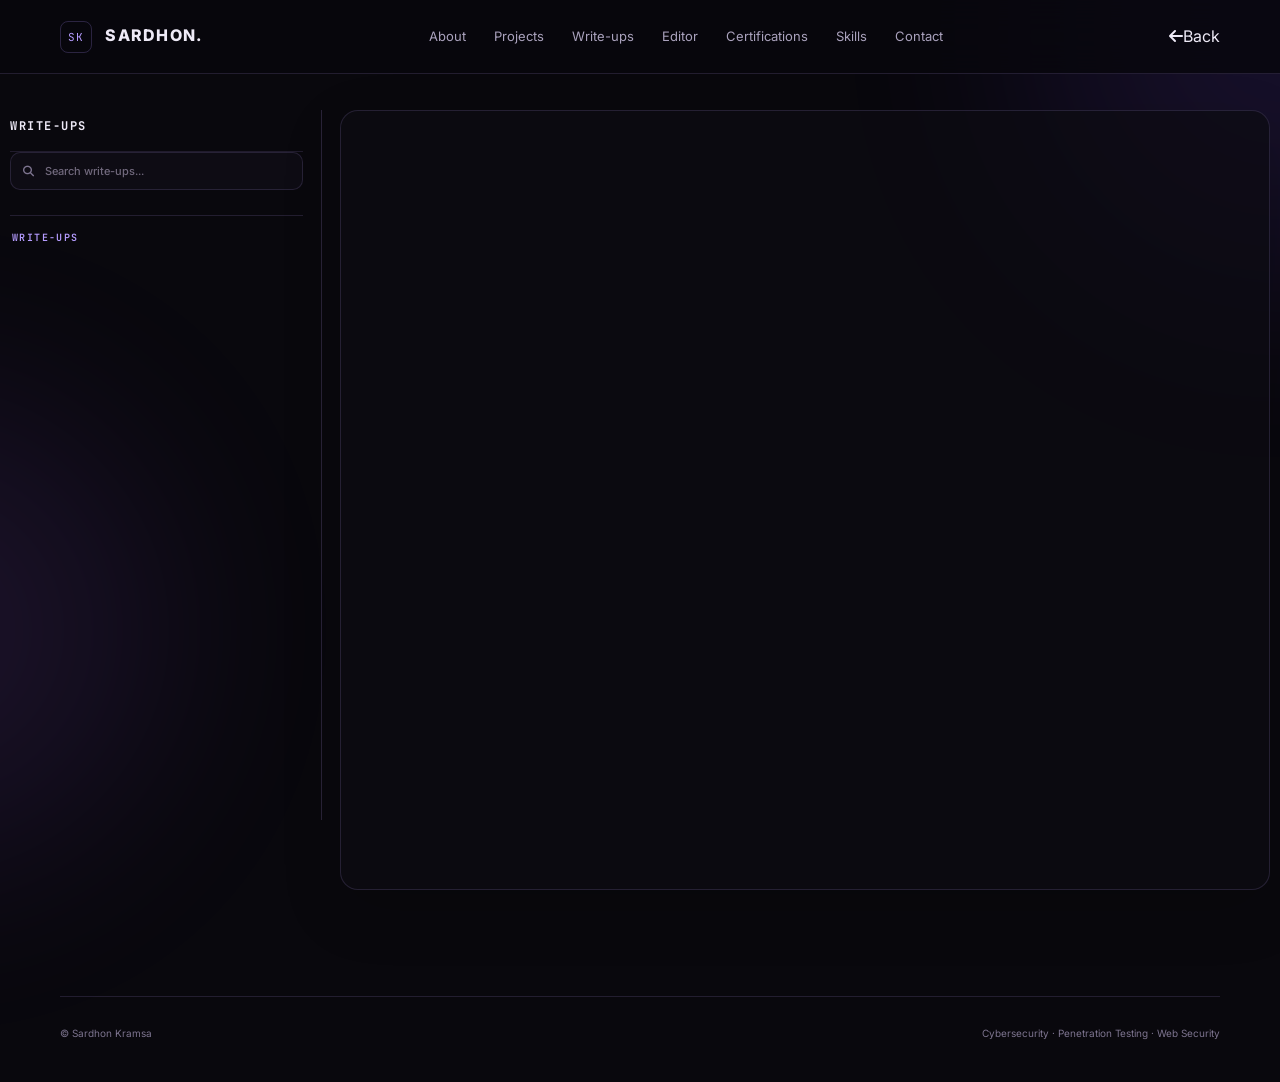
==== commit b11c7836: "Add writeup.css stylesheet link Added a new stylesheet link for writeup.css." ====
--- a/writeups.html
+++ b/writeups.html
@@ -11,6 +11,7 @@
 <link rel="stylesheet" href="https://cdnjs.cloudflare.com/ajax/libs/font-awesome/6.7.2/css/all.min.css">
 <link rel="stylesheet" href="css/style.css">
 <link rel="stylesheet" href="css/writeups.css">
+<link rel="stylesheet" href="css/writeup.css">
 </head>
 <body class="writeups-list-page reader-mode">
 <div class="interactive-grid" id="interactiveGrid" aria-hidden="true"></div>
@@ -60,7 +61,6 @@
 <script src="js/writeups.js"></script>
 <script src="js/writeup-content.js"></script>
 <script src="js/writeups-page.js"></script>
-<script src="js/script.js"></script>
 <script src="js/interactive-grid.js"></script>
 </body>
 </html>
--- a/css/writeup.css
+++ b/css/writeup.css
@@ -0,0 +1,240 @@
+/* Sardhon shared write-up theme. Keep this file identical for every published write-up. */
+:root{--writeup-bg:#09080d;--writeup-panel:#0a0910;--writeup-purple:#a98cff;--writeup-bright:#c7b7ff;--writeup-muted:#aaa2bd;--writeup-line:rgba(154,132,210,.18)}
+.writeup{color:#eeeaf7;font-family:Inter,system-ui,sans-serif;line-height:1.65}
+.writeup .eyebrow,.writeup .meta{color:#aa8de0;font:600 10px "JetBrains Mono",monospace;letter-spacing:.13em;margin:0}
+.writeup h1{font-size:clamp(38px,4vw,58px);line-height:1.02;margin:12px 0 25px;letter-spacing:-.045em}
+.writeup h2{font-size:27px;line-height:1.2;margin:42px 0 10px}
+.writeup h3{font-size:19px;line-height:1.3;margin:28px 0 8px}
+.writeup p,.writeup li{color:#aaa2bd;line-height:1.75}
+.writeup p{margin:9px 0}
+.writeup ul,.writeup ol{padding-left:23px}
+.writeup a{color:#b59cff}
+.writeup code{font-family:"JetBrains Mono",monospace;color:#d7ccff;background:rgba(169,140,255,.07);border:1px solid rgba(169,140,255,.12);border-radius:5px;padding:2px 5px}
+.writeup hr{border:0;border-top:1px solid rgba(154,132,210,.18);margin:28px 0}
+.writeup blockquote{margin:20px 0;padding:13px 16px;border-left:3px solid #a98cff;background:rgba(169,140,255,.045);color:#b7afc7}
+.writeup img{max-width:100%;height:auto}
+.writeup .code-card,.writeup .terminal-card,.writeup .response-card,.writeup .finding-card,.writeup .callout,.writeup .table-card,.writeup .attack-card,.writeup .mitre-card,.writeup .cvss-card,.writeup .evidence-card{margin:18px 0;border:1px solid rgba(154,132,210,.18);background:#0a0910;border-radius:12px;overflow:hidden}
+.writeup .block-top{height:40px;display:flex;align-items:center;justify-content:space-between;padding:0 10px 0 13px;border-bottom:1px solid rgba(154,132,210,.12);background:#0e0c15;color:#8e82a0;font:600 9px "JetBrains Mono",monospace;letter-spacing:.10em}
+.writeup .copy-btn{display:inline-flex;align-items:center;gap:6px;border:1px solid rgba(169,140,255,.24);background:#0e0c14;color:#aaa2bd;border-radius:7px;padding:6px 9px;font:600 10px Inter,system-ui,sans-serif;cursor:pointer}
+.writeup .copy-btn:hover{color:#d7ccff;border-color:rgba(184,158,255,.68);box-shadow:0 0 0 1px rgba(169,140,255,.1),0 0 10px rgba(169,140,255,.2)}
+.writeup .copy-btn.copied{color:#b9f0c8;border-color:rgba(126,242,154,.42)}
+.writeup .code-body,.writeup .terminal-body,.writeup .response-body{display:block;margin:0;padding:16px;min-height:48px;max-height:520px;overflow:auto;scrollbar-width:none;white-space:pre-wrap;overflow-wrap:anywhere;color:#cfc2e5;font:12px/1.7 "JetBrains Mono",monospace}
+.writeup .code-body::-webkit-scrollbar,.writeup .terminal-body::-webkit-scrollbar,.writeup .response-body::-webkit-scrollbar{display:none;width:0;height:0}
+.writeup .terminal-body{background:linear-gradient(90deg,#0c1014,#090b0f)}
+.writeup .terminal-body:before{content:"●  ●  ●";display:block;color:#735b8f;letter-spacing:3px;margin-bottom:10px}
+.writeup .finding-card{border-color:rgba(169,140,255,.25);background:rgba(169,140,255,.035)}
+.writeup .finding-card .severity{color:#b59cff;font:700 9px "JetBrains Mono",monospace;padding:10px 13px;border-bottom:1px solid rgba(154,132,210,.12);letter-spacing:.08em}
+.writeup .finding-content{padding:14px}
+.writeup .callout{padding:14px 16px;border-left:3px solid #a98cff;background:linear-gradient(90deg,rgba(155,112,255,.10),rgba(155,112,255,.025))}
+.writeup .callout.warning{border-left-color:#d9a441}.writeup .callout.success{border-left-color:#58c98c}.writeup .callout strong{display:block;margin-bottom:5px}
+.writeup .table-card{overflow:auto;scrollbar-width:none}.writeup .table-card::-webkit-scrollbar{display:none}.writeup .table-card table{width:100%;border-collapse:collapse;font-size:11px}.writeup .table-card th,.writeup .table-card td{padding:9px 11px;border-bottom:1px solid rgba(154,132,210,.14);text-align:left}.writeup .table-card th{color:#d8c8f3}.writeup .table-card td{color:#a69bb5}
+.writeup .attack-card{padding:13px}.writeup .attack-step{display:flex;align-items:center;gap:10px;padding:8px;border-left:1px solid #5f477f;color:#aaa2bd}.writeup .attack-step span{width:23px;height:23px;border-radius:50%;display:grid;place-items:center;background:#171123;color:#c9a8ff;font:10px "JetBrains Mono",monospace;flex:none}
+.writeup .mitre-card{padding:14px}.writeup .mitre-tags{display:flex;flex-wrap:wrap;gap:7px;margin-top:10px}.writeup .mitre-tags span{border:1px solid #563b7e;background:#171023;color:#bd9bff;padding:5px 7px;border-radius:6px;font:10px "JetBrains Mono",monospace}
+.writeup .cvss-card{padding:15px;display:flex;align-items:center;gap:18px}.writeup .cvss-score{font-size:34px;font-weight:800;color:#d8b8ff}.writeup .cvss-label{color:#a99eb9;font-size:11px}.writeup .cvss-badge{margin-left:auto;background:#a98cff;color:#140e04;padding:6px 9px;border-radius:6px;font:700 10px "JetBrains Mono",monospace}
+.writeup .evidence-card img{width:100%;display:block;max-height:420px;object-fit:contain}.writeup .evidence-card figcaption{padding:9px;color:#91879f;font-size:10px}
+.writeup .preview-intro{color:#aaa2bd;font-size:16px;margin:0 0 32px}
+@media(max-width:700px){.writeup h1{font-size:36px}.writeup h2{font-size:25px}.writeup .cvss-card{align-items:flex-start;flex-wrap:wrap}.writeup .cvss-badge{margin-left:0}}
+
+.writeup .block-heading{color:#8e82a0;font:700 9px "JetBrains Mono",monospace;letter-spacing:.12em;text-transform:uppercase;margin-bottom:10px}
+.writeup .vuln-summary{margin:18px 0;border:1px solid rgba(169,140,255,.24);border-radius:12px;background:linear-gradient(145deg,rgba(169,140,255,.06),rgba(10,9,16,.94));overflow:hidden}
+.writeup .vuln-top{display:flex;align-items:center;gap:9px;padding:10px 13px;border-bottom:1px solid rgba(154,132,210,.13);color:#81758f;font:600 9px "JetBrains Mono",monospace;letter-spacing:.1em}
+.writeup .vuln-severity{padding:4px 7px;border-radius:5px;background:#a98cff;color:#120d19;font-weight:800}
+.writeup .vuln-summary.severity-critical .vuln-severity,.writeup .vuln-summary.severity-high .vuln-severity{background:#e68b9a}.writeup .vuln-summary.severity-medium .vuln-severity{background:#d8ad68}.writeup .vuln-summary.severity-low .vuln-severity{background:#75c9a0}
+.writeup .vuln-summary h3{margin:14px 14px 7px;font-size:21px}.writeup .vuln-body{padding:0 14px 14px}
+.writeup .procedure-card,.writeup .flow-card,.writeup .command-output-card,.writeup .credentials-card,.writeup .ioc-card,.writeup .timeline-card,.writeup .tree-card,.writeup .compare-card{margin:18px 0;border:1px solid rgba(154,132,210,.18);background:#0a0910;border-radius:12px;overflow:hidden;padding:14px}
+.writeup .procedure-card .block-heading,.writeup .flow-card .block-heading,.writeup .command-output-card .block-heading,.writeup .credentials-card .block-heading,.writeup .ioc-card .block-heading,.writeup .timeline-card .block-heading,.writeup .tree-card .block-heading,.writeup .compare-card .block-heading{margin:0 0 12px}
+.writeup .procedure-step{display:flex;gap:11px;align-items:flex-start;padding:9px 0;border-bottom:1px solid rgba(154,132,210,.08);color:#aaa2bd}.writeup .procedure-step:last-child{border-bottom:0}.writeup .procedure-step>span{width:24px;height:24px;display:grid;place-items:center;border-radius:50%;background:#171123;color:#c9a8ff;font:10px "JetBrains Mono",monospace;flex:none}
+.writeup .flow-track{display:flex;align-items:center;gap:9px;flex-wrap:wrap}.writeup .flow-track>span:not(.flow-arrow){padding:9px 11px;border:1px solid rgba(169,140,255,.2);border-radius:8px;background:#100d18;color:#c8bce0;font-size:11px}.writeup .flow-arrow{color:#8f74bd;font-size:10px}
+.writeup .command-part,.writeup .output-part{position:relative;padding:10px;margin-top:8px;border:1px solid rgba(154,132,210,.12);border-radius:8px;background:#08070c}.writeup .command-part>span,.writeup .output-part>span{display:block;color:#82758f;font:700 8px "JetBrains Mono",monospace;letter-spacing:.12em;margin-bottom:7px}.writeup .command-part pre,.writeup .output-part pre{margin:0;padding:0 42px 0 0;white-space:pre-wrap;overflow-wrap:anywhere;color:#cfc2e5;font:12px/1.7 "JetBrains Mono",monospace}.writeup .command-part .copy-btn,.writeup .output-part .copy-btn{position:absolute;right:8px;top:8px}
+.writeup .credentials-card>div:not(.block-heading),.writeup .ioc-card>div:not(.block-heading){display:grid;grid-template-columns:minmax(120px,.4fr) 1fr;gap:14px;padding:9px 0;border-bottom:1px solid rgba(154,132,210,.08);font-size:11px}.writeup .credentials-card>div:last-child,.writeup .ioc-card>div:last-child{border-bottom:0}.writeup .credentials-card span,.writeup .ioc-card span{color:#82758f;font:600 9px "JetBrains Mono",monospace;text-transform:uppercase}.writeup .credentials-card code{color:#d8c8f3}.writeup .ioc-card strong{font-weight:600;color:#bcb0cf;overflow-wrap:anywhere}
+.writeup .callout.tip{border-left-color:#9e7ee9}.writeup .callout.danger{border-left-color:#e46f83;background:linear-gradient(90deg,rgba(228,111,131,.1),rgba(228,111,131,.02))}.writeup .callout.warning{border-left-color:#d9a441;background:linear-gradient(90deg,rgba(217,164,65,.09),rgba(217,164,65,.02))}.writeup .callout.success{border-left-color:#58c98c;background:linear-gradient(90deg,rgba(88,201,140,.09),rgba(88,201,140,.02))}
+.writeup .flag-card{display:flex;align-items:center;gap:13px;margin:18px 0;padding:15px;border:1px solid rgba(88,201,140,.28);border-radius:12px;background:linear-gradient(90deg,rgba(88,201,140,.08),rgba(88,201,140,.02))}.writeup .flag-icon{width:38px;height:38px;border-radius:9px;display:grid;place-items:center;background:rgba(88,201,140,.12);color:#71d39d}.writeup .flag-card code{color:#c5f0d5;word-break:break-all}
+.writeup .timeline-row{display:grid;grid-template-columns:90px 1fr;gap:15px;padding:10px 0;border-bottom:1px solid rgba(154,132,210,.08);font-size:11px}.writeup .timeline-row:last-child{border-bottom:0}.writeup .timeline-row>span{color:#b59cff;font:700 10px "JetBrains Mono",monospace}.writeup .tree-card pre{margin:0;color:#cfc2e5;font:12px/1.8 "JetBrains Mono",monospace;white-space:pre;overflow:auto}
+.writeup .compare-grid{display:grid;grid-template-columns:1fr 1fr;gap:10px}.writeup .compare-grid>div{padding:12px;border:1px solid rgba(154,132,210,.12);border-radius:8px;background:#0d0b13}.writeup .compare-grid span{color:#82758f;font:700 8px "JetBrains Mono",monospace;letter-spacing:.12em}.writeup .compare-grid p{margin:6px 0 0}
+.writeup .screenshot-card{margin:18px 0;border:1px solid rgba(154,132,210,.18);border-radius:12px;overflow:hidden;background:#0a0910}.writeup .screenshot-card img{display:block;width:100%;max-height:520px;object-fit:contain;background:#07060b}.writeup .screenshot-card figcaption{padding:10px 13px;color:#91879f;font-size:10px;border-bottom:1px solid rgba(154,132,210,.1)}.writeup .annotation-list{padding:10px 13px}.writeup .annotation-list>div{display:flex;gap:9px;align-items:flex-start;padding:7px 0;color:#aaa2bd;font-size:11px}.writeup .annotation-list span{width:20px;height:20px;display:grid;place-items:center;border-radius:50%;background:#171123;color:#c9a8ff;font:9px "JetBrains Mono",monospace;flex:none}
+@media(max-width:700px){.writeup .compare-grid{grid-template-columns:1fr}.writeup .timeline-row{grid-template-columns:70px 1fr}.writeup .flow-track{align-items:stretch;flex-direction:column}.writeup .flow-arrow{transform:rotate(90deg);align-self:center}}
+
+
+/* Global page scrollbar — intentionally separate from component/editor scrollbars. */
+html{
+  scrollbar-color:rgba(169,140,255,.82) transparent;
+  scrollbar-width:thin;
+}
+html::-webkit-scrollbar{width:9px;height:9px}
+html::-webkit-scrollbar-track{background:transparent}
+html::-webkit-scrollbar-thumb{
+  background:linear-gradient(180deg,#c2a9ff 0%,#8f68e8 100%);
+  border-radius:999px;
+  border:2px solid transparent;
+  background-clip:padding-box;
+}
+html::-webkit-scrollbar-thumb:hover{
+  background:linear-gradient(180deg,#d2c0ff 0%,#a37df5 100%);
+  background-clip:padding-box;
+}
+
+
+/* ==========================================================================
+   PROFESSIONAL SECURITY WRITE-UP BLOCKS
+   ========================================================================== */
+#readingProgress{
+  position:fixed;
+  z-index:9999;
+  top:0;
+  left:0;
+  width:100%;
+  height:3px;
+  transform-origin:left center;
+  transform:scaleX(0);
+  background:linear-gradient(90deg,#8f68e8,#c2a9ff);
+  box-shadow:0 0 14px rgba(169,140,255,.45);
+}
+#floatingToc{
+  position:fixed;
+  z-index:30;
+  right:22px;
+  top:50%;
+  transform:translateY(-50%);
+  width:210px;
+  max-height:60vh;
+  overflow:auto;
+  padding:13px;
+  border:1px solid rgba(169,140,255,.18);
+  border-radius:14px;
+  background:rgba(10,8,16,.86);
+  backdrop-filter:blur(12px);
+  box-shadow:0 18px 50px rgba(0,0,0,.30);
+}
+#floatingToc[hidden]{display:none}
+#floatingToc .toc-title{
+  color:#a98cff;
+  font:700 8px/1 "JetBrains Mono",monospace;
+  letter-spacing:.12em;
+  margin-bottom:10px;
+}
+#floatingToc nav{display:grid;gap:3px}
+#floatingToc a{
+  display:block;
+  padding:6px 7px;
+  border-radius:6px;
+  color:#8e859e;
+  text-decoration:none;
+  font-size:10px;
+  line-height:1.3;
+}
+#floatingToc a.h3{padding-left:17px;font-size:9px}
+#floatingToc a:hover{color:#d8ccff;background:rgba(169,140,255,.07)}
+@media(max-width:1200px){#floatingToc{display:none}}
+
+.evidence-gallery,.lifecycle-card,.impact-card,.exploitability-card,.remediation-card,
+.recon-dashboard,.portscan-card,.directories-card,.interactive-code-card,.split-http-card,
+.executive-summary,.finding-id-card,.mapping-card,.references-card,.spoiler-card,.anchor-block{
+  margin:20px 0;
+  border:1px solid rgba(154,132,210,.16);
+  border-radius:15px;
+  background:rgba(169,140,255,.025);
+}
+.block-heading{
+  padding:13px 15px;
+  color:#a98cff;
+  font:700 9px/1 "JetBrains Mono",monospace;
+  letter-spacing:.10em;
+  border-bottom:1px solid rgba(154,132,210,.11);
+}
+.gallery-grid{
+  display:grid;
+  grid-template-columns:repeat(3,minmax(0,1fr));
+  gap:10px;
+  padding:12px;
+}
+.gallery-grid figure{margin:0}
+.gallery-grid .gallery-placeholder{
+  min-height:130px;
+  display:grid;
+  place-items:center;
+  border-radius:10px;
+  overflow:hidden;
+  background:rgba(169,140,255,.035);
+  border:1px dashed rgba(169,140,255,.18);
+}
+.gallery-grid .gallery-placeholder.missing::before{
+  content:"IMAGE / EVIDENCE";
+  color:#6e657d;
+  font:700 8px "JetBrains Mono",monospace;
+  letter-spacing:.08em;
+}
+.gallery-grid img{display:block;width:100%;height:180px;object-fit:cover}
+.gallery-grid figcaption{padding:7px 2px;color:#81788e;font-size:9px}
+.lifecycle-step{
+  display:grid;grid-template-columns:42px 1fr;gap:10px;padding:14px 15px;border-bottom:1px solid rgba(154,132,210,.08);
+}
+.lifecycle-step:last-child{border-bottom:0}
+.lifecycle-step>span{
+  width:29px;height:29px;display:grid;place-items:center;border-radius:50%;
+  color:#bba8ff;background:rgba(169,140,255,.08);font:700 9px "JetBrains Mono",monospace;
+}
+.lifecycle-step strong{color:#e9e4f1;font-size:12px}
+.lifecycle-step p{margin:4px 0 0;color:#91879f;font-size:11px;line-height:1.55}
+.impact-card>div:not(.block-heading),.exploitability-card>div:not(.block-heading),
+.recon-dashboard .dashboard-grid,.finding-id-card>div:not(.block-heading),.mapping-card>div:not(.block-heading){
+  display:grid;grid-template-columns:180px 1fr;
+}
+.impact-card>div:not(.block-heading)>*,.exploitability-card>div:not(.block-heading)>*,
+.finding-id-card>div:not(.block-heading)>*,.mapping-card>div:not(.block-heading)>*{
+  margin:0;padding:11px 14px;border-bottom:1px solid rgba(154,132,210,.08);
+}
+.impact-card>div:not(.block-heading)>span,.exploitability-card>div:not(.block-heading)>span,
+.finding-id-card>div:not(.block-heading)>span,.mapping-card>div:not(.block-heading)>span{
+  color:#7d738b;font:600 9px "JetBrains Mono",monospace;text-transform:uppercase;
+}
+.impact-card>div:not(.block-heading)>strong,.exploitability-card>div:not(.block-heading)>strong,
+.finding-id-card>div:not(.block-heading)>strong,.mapping-card>div:not(.block-heading)>strong{color:#ded8e9;font-size:11px}
+.remediation-card>div:not(.block-heading),.executive-summary>div:not(.block-heading){padding:15px}
+.remediation-card p,.executive-summary p{color:#a59aae;line-height:1.7}
+.dashboard-grid{padding:10px 15px}
+.dashboard-grid>div{padding:11px 8px;border-bottom:1px solid rgba(154,132,210,.08)}
+.dashboard-grid span{display:block;color:#756c82;font:600 8px "JetBrains Mono",monospace;text-transform:uppercase}
+.dashboard-grid strong{display:block;margin-top:4px;color:#ded8e9;font-size:11px}
+.portscan-card table,.directories-card table{width:100%;border-collapse:collapse}
+.portscan-card th,.portscan-card td,.directories-card th,.directories-card td{padding:10px 12px;text-align:left;border-bottom:1px solid rgba(154,132,210,.08);font-size:10px}
+.portscan-card th,.directories-card th{color:#7e748b;font:700 8px "JetBrains Mono",monospace}
+.portscan-card td,.directories-card td{color:#c7bfd2}
+.interactive-head{
+  display:flex;justify-content:space-between;align-items:center;padding:9px 12px;
+  border-bottom:1px solid rgba(154,132,210,.11);color:#a98cff;font:700 8px "JetBrains Mono",monospace;
+}
+.interactive-head>div{display:flex;gap:7px}
+.interactive-toggle{
+  border:1px solid rgba(169,140,255,.25);border-radius:7px;padding:6px 9px;
+  background:rgba(169,140,255,.05);color:#bbaaff;font-size:9px;cursor:pointer;
+}
+.interactive-code,.interactive-output{margin:0;padding:16px;background:rgba(3,3,7,.40);overflow:auto;color:#c9c0d8;font:11px/1.7 "JetBrains Mono",monospace;white-space:pre-wrap}
+.interactive-output{border-top:1px dashed rgba(169,140,255,.14)}
+.split-http-grid{display:grid;grid-template-columns:1fr 1fr}
+.split-http-grid>div{position:relative;padding:14px;border-right:1px solid rgba(154,132,210,.10)}
+.split-http-grid>div:last-child{border-right:0}
+.split-label{color:#a98cff;font:700 8px "JetBrains Mono",monospace;margin-bottom:8px}
+.split-http-grid pre{margin:0;padding:12px;border-radius:9px;background:rgba(3,3,7,.38);color:#c9c0d8;white-space:pre-wrap;overflow:auto;font:10px/1.6 "JetBrains Mono",monospace}
+.references-card ol{margin:0;padding:14px 30px;color:#8f869c}
+.references-card li{padding:5px 0;font-size:10px}
+.references-card a{color:#bba8ff}
+.spoiler-card{overflow:hidden}
+.spoiler-card summary{cursor:pointer;padding:15px;color:#d9d2e6;font-size:11px;font-weight:700}
+.spoiler-card summary::marker{color:#a98cff}
+.spoiler-card>div{padding:0 15px 15px;color:#a59aae}
+.anchor-block{scroll-margin-top:80px;background:transparent;border-color:transparent}
+@media(max-width:700px){
+  .gallery-grid{grid-template-columns:1fr}
+  .impact-card>div:not(.block-heading),.exploitability-card>div:not(.block-heading),
+  .finding-id-card>div:not(.block-heading),.mapping-card>div:not(.block-heading){grid-template-columns:1fr}
+  .split-http-grid{grid-template-columns:1fr}
+  .split-http-grid>div{border-right:0;border-bottom:1px solid rgba(154,132,210,.10)}
+}
+
+.inline-toc ol{margin:0;padding:12px 30px 14px;color:#8f869c}
+.inline-toc li{padding:4px 0;font-size:10px}
+.inline-toc li.toc-level-3{padding-left:14px;font-size:9px}
+.inline-toc a{color:#aaa0b8;text-decoration:none}
+.inline-toc a:hover{color:#c7b8ff}
+
+.inserted-block-toolbar{display:none !important}
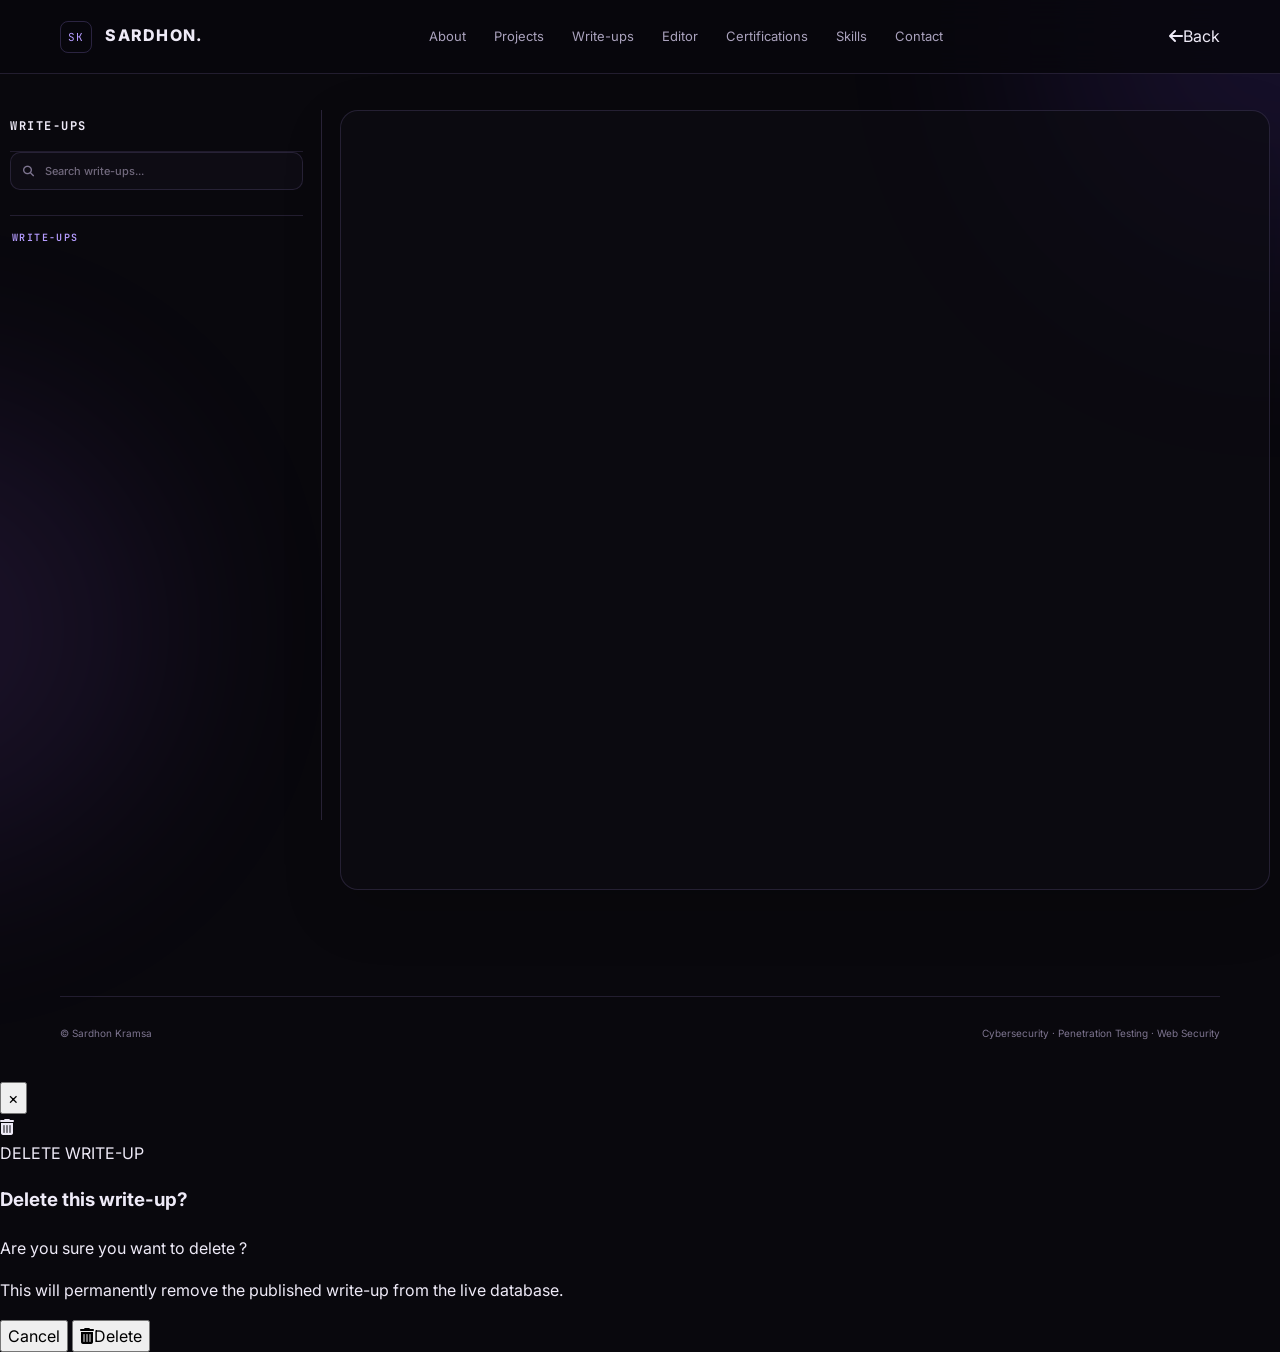
==== commit 2927732c: "Add delete modal for write-up deletion" ====
--- a/writeups.html
+++ b/writeups.html
@@ -58,6 +58,22 @@
   </section>
 </main>
 <footer><span>© <span id="year"></span> Sardhon Kramsa</span><span>Cybersecurity · Penetration Testing · Web Security</span></footer>
+  <div id="deleteModal" class="delete-modal" aria-hidden="true">
+    <div class="delete-modal-backdrop" data-delete-close></div>
+    <div class="delete-modal-card" role="dialog" aria-modal="true" aria-labelledby="deleteModalTitle">
+      <button type="button" class="delete-modal-close" id="deleteModalClose" aria-label="Close delete dialog">×</button>
+      <div class="delete-modal-icon" aria-hidden="true"><i class="fa-solid fa-trash-can"></i></div>
+      <div class="delete-modal-kicker">DELETE WRITE-UP</div>
+      <h3 id="deleteModalTitle">Delete this write-up?</h3>
+      <p class="delete-modal-message">Are you sure you want to delete <strong id="deleteModalName"></strong>?</p>
+      <p class="delete-modal-warning">This will permanently remove the published write-up from the live database.</p>
+      <div class="delete-modal-actions">
+        <button type="button" class="delete-modal-cancel" id="deleteModalCancel">Cancel</button>
+        <button type="button" class="delete-modal-confirm" id="deleteModalConfirm"><i class="fa-solid fa-trash-can"></i><span>Delete</span></button>
+      </div>
+    </div>
+  </div>
+
 <script src="js/writeups.js"></script>
 <script src="js/writeup-content.js"></script>
 <script src="js/writeups-page.js"></script>
--- a/css/style.css
+++ b/css/style.css
@@ -362,13 +362,32 @@
   background:linear-gradient(105deg,transparent 0%,transparent 42%,rgba(255,255,255,0) 45%,rgba(255,255,255,.9) 50%,rgba(255,215,105,.55) 54%,rgba(255,255,255,0) 59%,transparent 63%,transparent 100%);
   transform:translateX(-75%) skewX(-12deg);
   filter:blur(1px);
-  animation:universityLogoReflect 3s cubic-bezier(.22,1,.36,1) infinite;
-}
+  animation:universityLogoReflect 8s linear infinite;
+}
+
 @keyframes universityLogoReflect{
-  0%,22%{transform:translateX(-75%) skewX(-12deg);opacity:0}
-  28%{opacity:1}
-  55%{transform:translateX(75%) skewX(-12deg);opacity:.85}
-  63%,100%{transform:translateX(75%) skewX(-12deg);opacity:0}
+  0%{
+    transform:translateX(-75%) skewX(-12deg);
+    opacity:0;
+  }
+
+  3%{
+    opacity:1;
+  }
+
+  90%{
+    transform:translateX(75%) skewX(-12deg);
+    opacity:.85;
+  }
+
+  92%{
+    opacity:0;
+  }
+
+  100%{
+    transform:translateX(75%) skewX(-12deg);
+    opacity:0;
+  }
 }
 
 /* Real certificate artwork replaces icon-only presentation for completed paths. */
--- a/css/writeups.css
+++ b/css/writeups.css
@@ -1,291 +1,948 @@
-.writeups-page-shell{position:relative;z-index:2;width:min(1220px,calc(100% - 42px));margin:0 auto;padding:78px 0 100px;min-height:calc(100vh - 74px)}
-.writeups-hero{padding:28px 0 48px}.writeups-hero h1{font-size:clamp(52px,7vw,84px);line-height:.98;letter-spacing:-.06em;margin:13px 0 24px;max-width:950px}.writeups-hero>p:last-child{color:#aaa2bd;font-size:17px;margin:0;max-width:780px}
-.writeups-browser{padding-top:8px}.writeup-tools{display:flex;gap:10px;margin-bottom:20px;align-items:center}.writeup-tools input{flex:1;max-width:600px;padding:14px 16px;background:#0e0c14;color:#eeeaf7;border:1px solid rgba(154,132,210,.18);border-radius:11px;outline:none}.writeup-tools input:focus{border-color:rgba(169,140,255,.55);box-shadow:0 0 0 1px rgba(169,140,255,.1),0 0 16px rgba(169,140,255,.08)}.filters{display:flex;gap:8px;flex-wrap:wrap;align-items:center}.filter{border:1px solid rgba(154,132,210,.18);background:#0e0c14;color:#aaa2bd;border-radius:9px;padding:8px 11px;font-size:11px;cursor:pointer}.filter.active{color:#b59cff;border-color:#b59cff;box-shadow:0 0 12px rgba(169,140,255,.08)}
-.writeup-grid{display:grid;grid-template-columns:repeat(3,minmax(0,1fr));gap:14px}.writeup-card{min-height:190px;display:flex;flex-direction:column;align-items:stretch;text-align:left;color:#eeeaf7;font-family:Inter,system-ui,sans-serif;border:1px solid rgba(154,132,210,.18);background:#0e0c14;border-radius:17px;padding:24px;transition:transform .2s ease,border-color .25s ease,box-shadow .25s ease;appearance:none;-webkit-appearance:none}.writeup-card h3{color:#eeeaf7}.writeup-card p{color:#aaa2bd}.writeup-card time{color:#7d748f}.writeup-card .category{color:#b59cff}.writeup-card:hover{transform:translateY(-3px);border-color:rgba(169,140,255,.5);box-shadow:0 18px 45px rgba(0,0,0,.18)}.writeup-card .category{font:600 9px "JetBrains Mono",monospace;color:#b59cff;letter-spacing:.12em}.writeup-card h3{font-size:21px;line-height:1.25;margin:11px 0 10px}.writeup-card p{color:#aaa2bd;font-size:13px;margin:0 0 20px}.writeup-card time{margin-top:auto;color:#7d748f;font-size:10px;font-family:"JetBrains Mono",monospace}.empty{margin-top:18px;padding:35px;border:1px dashed rgba(148,176,202,.2);border-radius:14px;color:#aaa2bd}
-@media(max-width:900px){.writeup-grid{grid-template-columns:repeat(2,minmax(0,1fr))}}@media(max-width:650px){.writeups-page-shell{width:calc(100% - 30px);padding-top:55px}.writeup-hero h1{font-size:48px}.writeup-tools{flex-direction:column;align-items:stretch}.writeup-tools input{max-width:none}.writeup-grid{grid-template-columns:1fr}}
+.writeups-page-shell {
+  position: relative;
+  z-index: 2;
+  width: min(1220px, calc(100% - 42px));
+  margin: 0 auto;
+  padding: 78px 0 100px;
+  min-height: calc(100vh - 74px)
+}
+
+.writeups-hero {
+  padding: 28px 0 48px
+}
+
+.writeups-hero h1 {
+  font-size: clamp(52px, 7vw, 84px);
+  line-height: .98;
+  letter-spacing: -.06em;
+  margin: 13px 0 24px;
+  max-width: 950px
+}
+
+.writeups-hero>p:last-child {
+  color: #aaa2bd;
+  font-size: 17px;
+  margin: 0;
+  max-width: 780px
+}
+
+.writeups-browser {
+  padding-top: 8px
+}
+
+.writeup-tools {
+  display: flex;
+  gap: 10px;
+  margin-bottom: 20px;
+  align-items: center
+}
+
+.writeup-tools input {
+  flex: 1;
+  max-width: 600px;
+  padding: 14px 16px;
+  background: #0e0c14;
+  color: #eeeaf7;
+  border: 1px solid rgba(154, 132, 210, .18);
+  border-radius: 11px;
+  outline: none
+}
+
+.writeup-tools input:focus {
+  border-color: rgba(169, 140, 255, .55);
+  box-shadow: 0 0 0 1px rgba(169, 140, 255, .1), 0 0 16px rgba(169, 140, 255, .08)
+}
+
+.filters {
+  display: flex;
+  gap: 8px;
+  flex-wrap: wrap;
+  align-items: center
+}
+
+.filter {
+  border: 1px solid rgba(154, 132, 210, .18);
+  background: #0e0c14;
+  color: #aaa2bd;
+  border-radius: 9px;
+  padding: 8px 11px;
+  font-size: 11px;
+  cursor: pointer
+}
+
+.filter.active {
+  color: #b59cff;
+  border-color: #b59cff;
+  box-shadow: 0 0 12px rgba(169, 140, 255, .08)
+}
+
+.writeup-grid {
+  display: grid;
+  grid-template-columns: repeat(3, minmax(0, 1fr));
+  gap: 14px
+}
+
+.writeup-card {
+  min-height: 190px;
+  display: flex;
+  flex-direction: column;
+  align-items: stretch;
+  text-align: left;
+  color: #eeeaf7;
+  font-family: Inter, system-ui, sans-serif;
+  border: 1px solid rgba(154, 132, 210, .18);
+  background: #0e0c14;
+  border-radius: 17px;
+  padding: 24px;
+  transition: transform .2s ease, border-color .25s ease, box-shadow .25s ease;
+  appearance: none;
+  -webkit-appearance: none
+}
+
+.writeup-card h3 {
+  color: #eeeaf7
+}
+
+.writeup-card p {
+  color: #aaa2bd
+}
+
+.writeup-card time {
+  color: #7d748f
+}
+
+.writeup-card .category {
+  color: #b59cff
+}
+
+.writeup-card:hover {
+  transform: translateY(-3px);
+  border-color: rgba(169, 140, 255, .5);
+  box-shadow: 0 18px 45px rgba(0, 0, 0, .18)
+}
+
+.writeup-card .category {
+  font: 600 9px "JetBrains Mono", monospace;
+  color: #b59cff;
+  letter-spacing: .12em
+}
+
+.writeup-card h3 {
+  font-size: 21px;
+  line-height: 1.25;
+  margin: 11px 0 10px
+}
+
+.writeup-card p {
+  color: #aaa2bd;
+  font-size: 13px;
+  margin: 0 0 20px
+}
+
+.writeup-card time {
+  margin-top: auto;
+  color: #7d748f;
+  font-size: 10px;
+  font-family: "JetBrains Mono", monospace
+}
+
+.empty {
+  margin-top: 18px;
+  padding: 35px;
+  border: 1px dashed rgba(148, 176, 202, .2);
+  border-radius: 14px;
+  color: #aaa2bd
+}
+
+@media(max-width:900px) {
+  .writeup-grid {
+    grid-template-columns: repeat(2, minmax(0, 1fr))
+  }
+}
+
+@media(max-width:650px) {
+  .writeups-page-shell {
+    width: calc(100% - 30px);
+    padding-top: 55px
+  }
+
+  .writeup-hero h1 {
+    font-size: 48px
+  }
+
+  .writeup-tools {
+    flex-direction: column;
+    align-items: stretch
+  }
+
+  .writeup-tools input {
+    max-width: none
+  }
+
+  .writeup-grid {
+    grid-template-columns: 1fr
+  }
+}
 
 /* Single-page reader: the list and the selected write-up live in the same document. */
-.writeup-reader-stage{position:relative;min-height:240px}
-.writeup-reader-stage.rearranging .writeup-card{animation:writeupSnap .42s cubic-bezier(.22,1,.36,1) both}
-@keyframes writeupSnap{0%{transform:translate(0,0) scale(1);opacity:1}45%{transform:translate(0,-10px) scale(.94);opacity:.58}100%{transform:translate(0,0) scale(1);opacity:1}}
-.writeup-reader-stage.reader-active .writeup-grid{display:none}
-.writeup-reader-stage.reader-active{display:grid;grid-template-columns:280px minmax(0,1fr);gap:18px;align-items:start;animation:readerReturn .55s cubic-bezier(.22,1,.36,1) both}
-@keyframes readerReturn{0%{opacity:.35;transform:scale(.985) translateY(12px)}55%{opacity:1;transform:scale(1.01) translateY(-3px)}100%{opacity:1;transform:none}}
-.reader-sidebar{position:sticky;top:96px;min-width:0;border:1px solid rgba(154,132,210,.18);border-radius:17px;background:rgba(13,12,19,.78);overflow:hidden;box-shadow:0 20px 60px rgba(0,0,0,.16)}
-.reader-sidebar-head{height:54px;display:flex;align-items:center;justify-content:space-between;padding:0 12px 0 17px;border-bottom:1px solid rgba(154,132,210,.14);color:#b59cff;font:600 10px "JetBrains Mono",monospace;letter-spacing:.14em}
-.reader-sidebar-head button{width:32px;height:32px;border:1px solid rgba(154,132,210,.18);background:#0e0c14;color:#aaa2bd;border-radius:8px;cursor:pointer}.reader-sidebar-head button:hover{color:#eeeaf7;border-color:rgba(169,140,255,.55)}
-.reader-list{padding:8px;max-height:calc(100vh - 180px);overflow:auto;scrollbar-width:thin;scrollbar-color:rgba(169,140,255,.45) transparent}
-.reader-item{width:100%;display:block;text-align:left;padding:13px 12px;border-radius:10px;color:#aaa2bd;border:1px solid transparent;background:transparent;cursor:pointer}.reader-item:hover{background:#100d18;color:#eeeaf7}.reader-item.active{background:#100d18;border-color:rgba(169,140,255,.28);color:#eeeaf7;box-shadow:inset 2px 0 0 #a98cff}.reader-item .side-category{display:block;color:#a98cff;font:600 8px "JetBrains Mono",monospace;letter-spacing:.1em;margin-bottom:5px}.reader-item .side-title{display:block;font-size:12px;font-weight:700;line-height:1.35}.reader-item time{display:block;margin-top:5px;color:#70687e;font:9px "JetBrains Mono",monospace}
-.reader-content{min-width:0;border:1px solid rgba(154,132,210,.18);border-radius:20px;background:rgba(13,12,19,.72);padding:30px;box-shadow:0 20px 60px rgba(0,0,0,.16);animation:readerContentIn .52s cubic-bezier(.22,1,.36,1) both}
-@keyframes readerContentIn{0%{opacity:0;transform:translateX(24px)}100%{opacity:1;transform:none}}
-.reader-back{display:inline-flex;align-items:center;gap:8px;border:1px solid rgba(154,132,210,.18);background:#0e0c14;color:#aaa2bd;border-radius:9px;padding:8px 11px;font-size:11px;font-weight:700;cursor:pointer;margin-bottom:28px}.reader-back:hover{color:#eeeaf7;border-color:rgba(169,140,255,.5)}
-.reader-body .published-body{max-width:920px;margin:0 auto}.reader-body .published-body>main{max-width:none;margin:0;padding:0}.reader-body .meta,.reader-body .published-meta{color:#a98cff;font:600 9px "JetBrains Mono",monospace;letter-spacing:.13em;margin-bottom:12px}.reader-body h1,.reader-body .published-title{font-size:clamp(40px,5vw,66px);line-height:1.02;letter-spacing:-.055em;margin:0 0 16px}.reader-body .intro,.reader-body .published-intro{color:#aaa2bd;font-size:17px;margin:0 0 32px}.reader-body h2{margin-top:42px}.reader-body h3{margin-top:28px}.reader-body img{display:block;max-width:100%;height:auto;border-radius:12px;margin:22px auto;border:1px solid rgba(154,132,210,.18)}.reader-body pre{white-space:pre-wrap;overflow:auto}.reader-loading{min-height:420px;display:flex;align-items:center;justify-content:center;gap:10px;color:#aaa2bd;font:11px "JetBrains Mono",monospace}.reader-unavailable{padding:28px 0;color:#aaa2bd}.card-open{display:block;margin-top:auto;padding-top:16px;color:#756c82;font-size:11px;transition:color .2s ease}.writeup-card:hover .card-open{color:#b59cff}
-.writeups-browser:has(.reader-active) .writeup-tools{position:relative;z-index:3}
-@media(max-width:850px){.writeup-reader-stage.reader-active{grid-template-columns:1fr}.reader-sidebar{position:static}.reader-list{max-height:300px;display:grid;grid-template-columns:repeat(2,minmax(0,1fr))}.reader-content{padding:24px}}
-@media(max-width:560px){.reader-list{grid-template-columns:1fr}.reader-content{padding:20px}.writeups-browser:has(.reader-active) .writeup-tools{margin-bottom:14px}}
+.writeup-reader-stage {
+  position: relative;
+  min-height: 240px
+}
+
+.writeup-reader-stage.rearranging .writeup-card {
+  animation: writeupSnap .42s cubic-bezier(.22, 1, .36, 1) both
+}
+
+@keyframes writeupSnap {
+  0% {
+    transform: translate(0, 0) scale(1);
+    opacity: 1
+  }
+
+  45% {
+    transform: translate(0, -10px) scale(.94);
+    opacity: .58
+  }
+
+  100% {
+    transform: translate(0, 0) scale(1);
+    opacity: 1
+  }
+}
+
+.writeup-reader-stage.reader-active .writeup-grid {
+  display: none
+}
+
+.writeup-reader-stage.reader-active {
+  display: grid;
+  grid-template-columns: 280px minmax(0, 1fr);
+  gap: 18px;
+  align-items: start;
+  animation: readerReturn .55s cubic-bezier(.22, 1, .36, 1) both
+}
+
+@keyframes readerReturn {
+  0% {
+    opacity: .35;
+    transform: scale(.985) translateY(12px)
+  }
+
+  55% {
+    opacity: 1;
+    transform: scale(1.01) translateY(-3px)
+  }
+
+  100% {
+    opacity: 1;
+    transform: none
+  }
+}
+
+.reader-sidebar {
+  position: sticky;
+  top: 96px;
+  min-width: 0;
+  border: 1px solid rgba(154, 132, 210, .18);
+  border-radius: 17px;
+  background: rgba(13, 12, 19, .78);
+  overflow: hidden;
+  box-shadow: 0 20px 60px rgba(0, 0, 0, .16)
+}
+
+.reader-sidebar-head {
+  height: 54px;
+  display: flex;
+  align-items: center;
+  justify-content: space-between;
+  padding: 0 12px 0 17px;
+  border-bottom: 1px solid rgba(154, 132, 210, .14);
+  color: #b59cff;
+  font: 600 10px "JetBrains Mono", monospace;
+  letter-spacing: .14em
+}
+
+.reader-sidebar-head button {
+  width: 32px;
+  height: 32px;
+  border: 1px solid rgba(154, 132, 210, .18);
+  background: #0e0c14;
+  color: #aaa2bd;
+  border-radius: 8px;
+  cursor: pointer
+}
+
+.reader-sidebar-head button:hover {
+  color: #eeeaf7;
+  border-color: rgba(169, 140, 255, .55)
+}
+
+.reader-list {
+  padding: 8px;
+  max-height: calc(100vh - 180px);
+  overflow: auto;
+  scrollbar-width: thin;
+  scrollbar-color: rgba(169, 140, 255, .45) transparent
+}
+
+.reader-item {
+  width: 100%;
+  display: block;
+  text-align: left;
+  padding: 13px 12px;
+  border-radius: 10px;
+  color: #aaa2bd;
+  border: 1px solid transparent;
+  background: transparent;
+  cursor: pointer
+}
+
+.reader-item:hover {
+  background: #100d18;
+  color: #eeeaf7
+}
+
+.reader-item.active {
+  background: #100d18;
+  border-color: rgba(169, 140, 255, .28);
+  color: #eeeaf7;
+  box-shadow: inset 2px 0 0 #a98cff
+}
+
+.reader-item .side-category {
+  display: block;
+  color: #a98cff;
+  font: 600 8px "JetBrains Mono", monospace;
+  letter-spacing: .1em;
+  margin-bottom: 5px
+}
+
+.reader-item .side-title {
+  display: block;
+  font-size: 12px;
+  font-weight: 700;
+  line-height: 1.35
+}
+
+.reader-item time {
+  display: block;
+  margin-top: 5px;
+  color: #70687e;
+  font: 9px "JetBrains Mono", monospace
+}
+
+.reader-content {
+  min-width: 0;
+  border: 1px solid rgba(154, 132, 210, .18);
+  border-radius: 20px;
+  background: rgba(13, 12, 19, .72);
+  padding: 30px;
+  box-shadow: 0 20px 60px rgba(0, 0, 0, .16);
+  animation: readerContentIn .52s cubic-bezier(.22, 1, .36, 1) both
+}
+
+@keyframes readerContentIn {
+  0% {
+    opacity: 0;
+    transform: translateX(24px)
+  }
+
+  100% {
+    opacity: 1;
+    transform: none
+  }
+}
+
+.reader-back {
+  display: inline-flex;
+  align-items: center;
+  gap: 8px;
+  border: 1px solid rgba(154, 132, 210, .18);
+  background: #0e0c14;
+  color: #aaa2bd;
+  border-radius: 9px;
+  padding: 8px 11px;
+  font-size: 11px;
+  font-weight: 700;
+  cursor: pointer;
+  margin-bottom: 28px
+}
+
+.reader-back:hover {
+  color: #eeeaf7;
+  border-color: rgba(169, 140, 255, .5)
+}
+
+.reader-body .published-body {
+  max-width: 920px;
+  margin: 0 auto
+}
+
+.reader-body .published-body>main {
+  max-width: none;
+  margin: 0;
+  padding: 0
+}
+
+.reader-body .meta,
+.reader-body .published-meta {
+  color: #a98cff;
+  font: 600 9px "JetBrains Mono", monospace;
+  letter-spacing: .13em;
+  margin-bottom: 12px
+}
+
+.reader-body h1,
+.reader-body .published-title {
+  font-size: clamp(40px, 5vw, 66px);
+  line-height: 1.02;
+  letter-spacing: -.055em;
+  margin: 0 0 16px
+}
+
+.reader-body .intro,
+.reader-body .published-intro {
+  color: #aaa2bd;
+  font-size: 17px;
+  margin: 0 0 32px
+}
+
+.reader-body h2 {
+  margin-top: 42px
+}
+
+.reader-body h3 {
+  margin-top: 28px
+}
+
+.reader-body img {
+  display: block;
+  max-width: 100%;
+  height: auto;
+  border-radius: 12px;
+  margin: 22px auto;
+  border: 1px solid rgba(154, 132, 210, .18)
+}
+
+.reader-body .published-body.writeup .reader-writeup-image {
+  display: block;
+  width: auto;
+  max-width: 180px;
+  max-height: 160px;
+  height: auto;
+  margin: 26px 0 34px;
+  border: 0;
+  border-radius: 18px;
+  box-shadow: none;
+  object-fit: contain;
+}
+
+.reader-body pre {
+  white-space: pre-wrap;
+  overflow: auto
+}
+
+.reader-loading {
+  min-height: 420px;
+  display: flex;
+  align-items: center;
+  justify-content: center;
+  gap: 10px;
+  color: #aaa2bd;
+  font: 11px "JetBrains Mono", monospace
+}
+
+.reader-unavailable {
+  padding: 28px 0;
+  color: #aaa2bd
+}
+
+.card-open {
+  display: block;
+  margin-top: auto;
+  padding-top: 16px;
+  color: #756c82;
+  font-size: 11px;
+  transition: color .2s ease
+}
+
+.writeup-card:hover .card-open {
+  color: #b59cff
+}
+
+.writeups-browser:has(.reader-active) .writeup-tools {
+  position: relative;
+  z-index: 3
+}
+
+@media(max-width:850px) {
+  .writeup-reader-stage.reader-active {
+    grid-template-columns: 1fr
+  }
+
+  .reader-sidebar {
+    position: static
+  }
+
+  .reader-list {
+    max-height: 300px;
+    display: grid;
+    grid-template-columns: repeat(2, minmax(0, 1fr))
+  }
+
+  .reader-content {
+    padding: 24px
+  }
+}
+
+@media(max-width:560px) {
+  .reader-body .published-body.writeup .reader-writeup-image {
+    width: 70%;
+    max-width: 125px;
+    max-height: 112px;
+    border-radius: 14px;
+    margin: 16px 0 24px;
+  }
+
+  .reader-list {
+    grid-template-columns: 1fr
+  }
+
+  .reader-content {
+    padding: 20px
+  }
+
+  .writeups-browser:has(.reader-active) .writeup-tools {
+    margin-bottom: 14px
+  }
+}
 
 /* Catalogue cards match the reference write-up list: clean metadata, no extra corner icon. */
-.writeups-page-shell .writeup-card .card-open{display:none}
-.writeups-page-shell .writeup-card{color:#eeeaf7 !important}
-.writeups-page-shell .writeup-card h3{color:#eeeaf7 !important}
-.writeups-page-shell .writeup-card p{color:#aaa2bd !important}
-.writeups-page-shell .writeup-card time{color:#7d748f !important}
+.writeups-page-shell .writeup-card .card-open {
+  display: none
+}
+
+.writeups-page-shell .writeup-card {
+  color: #eeeaf7 !important
+}
+
+.writeups-page-shell .writeup-card h3 {
+  color: #eeeaf7 !important
+}
+
+.writeups-page-shell .writeup-card p {
+  color: #aaa2bd !important
+}
+
+.writeups-page-shell .writeup-card time {
+  color: #7d748f !important
+}
 
 /* Published article blocks use the same visual language without importing
    page-level styles that could leak into the write-up catalogue. */
-.reader-body .published-body{color:#eeeaf7}
-.reader-body .published-body p,.reader-body .published-body li{color:#b7afc7}
-.reader-body .published-body .code-card,.reader-body .published-body .terminal-card,.reader-body .published-body .response-card,.reader-body .published-body .finding-card,.reader-body .published-body .callout,.reader-body .published-body .table-card,.reader-body .published-body .attack-card,.reader-body .published-body .mitre-card,.reader-body .published-body .cvss-card,.reader-body .published-body .evidence-card{margin:20px 0;border:1px solid rgba(154,132,210,.18);background:#0a0910;border-radius:12px;overflow:hidden}
-.reader-body .published-body .block-top{height:40px;display:flex;align-items:center;justify-content:space-between;padding:0 12px;border-bottom:1px solid rgba(154,132,210,.12);color:#8e82a0;font:600 9px "JetBrains Mono",monospace}
-.reader-body .published-body .copy-btn{display:inline-flex;align-items:center;gap:6px;border:1px solid rgba(169,140,255,.24);background:#0e0c14;color:#aaa2bd;border-radius:7px;padding:6px 9px;font:600 10px Inter,sans-serif;cursor:pointer}
-.reader-body .published-body pre{margin:0;padding:17px;overflow:auto;white-space:pre-wrap;color:#cfc2e5;font:12px/1.7 "JetBrains Mono",monospace}
-.reader-body .published-body blockquote{margin:20px 0;padding:13px 16px;border-left:3px solid #a98cff;background:rgba(169,140,255,.045);color:#b7afc7}
+.reader-body .published-body {
+  color: #eeeaf7
+}
+
+.reader-body .published-body p,
+.reader-body .published-body li {
+  color: #b7afc7
+}
+
+.reader-body .published-body .code-card,
+.reader-body .published-body .terminal-card,
+.reader-body .published-body .response-card,
+.reader-body .published-body .finding-card,
+.reader-body .published-body .callout,
+.reader-body .published-body .table-card,
+.reader-body .published-body .attack-card,
+.reader-body .published-body .mitre-card,
+.reader-body .published-body .cvss-card,
+.reader-body .published-body .evidence-card {
+  margin: 20px 0;
+  border: 1px solid rgba(154, 132, 210, .18);
+  background: #0a0910;
+  border-radius: 12px;
+  overflow: hidden
+}
+
+.reader-body .published-body .block-top {
+  height: 40px;
+  display: flex;
+  align-items: center;
+  justify-content: space-between;
+  padding: 0 12px;
+  border-bottom: 1px solid rgba(154, 132, 210, .12);
+  color: #8e82a0;
+  font: 600 9px "JetBrains Mono", monospace
+}
+
+.reader-body .published-body .copy-btn {
+  display: inline-flex;
+  align-items: center;
+  gap: 6px;
+  border: 1px solid rgba(169, 140, 255, .24);
+  background: #0e0c14;
+  color: #aaa2bd;
+  border-radius: 7px;
+  padding: 6px 9px;
+  font: 600 10px Inter, sans-serif;
+  cursor: pointer
+}
+
+.reader-body .published-body pre {
+  margin: 0;
+  padding: 17px;
+  overflow: auto;
+  white-space: pre-wrap;
+  color: #cfc2e5;
+  font: 12px/1.7 "JetBrains Mono", monospace
+}
+
+.reader-body .published-body blockquote {
+  margin: 20px 0;
+  padding: 13px 16px;
+  border-left: 3px solid #a98cff;
+  background: rgba(169, 140, 255, .045);
+  color: #b7afc7
+}
 
 /* Reader-mode catalogue layout: compact header, centered search, and a clean
    divider before the selected write-up. The catalogue remains on this same page. */
-body.reader-mode .writeups-page-shell{
-  padding-top:18px;
-  padding-bottom:70px;
-}
-body.reader-mode .writeups-hero{
-  padding:12px 0 18px;
-}
-body.reader-mode .writeups-hero .eyebrow{
-  margin:0 0 7px;
-}
-body.reader-mode .writeups-hero h1{
-  font-size:clamp(30px,3.2vw,42px);
-  line-height:1.05;
-  letter-spacing:-.045em;
-  max-width:none;
-  margin:0 0 8px;
-}
-body.reader-mode .writeups-hero>p:last-child{
-  font-size:14px;
-  margin:0;
-}
-body.reader-mode .writeups-browser{
-  padding-top:4px;
-}
-body.reader-mode .writeup-tools{
-  justify-content:center;
-  align-items:center;
-  margin:0 auto;
-  padding:0 0 20px;
-  border-bottom:1px solid rgba(154,132,210,.16);
-  max-width:1040px;
-}
-body.reader-mode .writeup-tools input{
-  flex:0 1 720px;
-  max-width:720px;
-  min-width:280px;
-}
-body.reader-mode .filters{
-  justify-content:center;
-}
-body.reader-mode .writeup-reader-stage.reader-active{
-  margin-top:20px;
-  padding-top:0;
-  border-top:0;
-  grid-template-columns:300px minmax(0,1fr);
-  gap:18px;
-}
-body.reader-mode .reader-sidebar{
-  top:88px;
-}
-body.reader-mode .reader-sidebar-head{
-  height:54px;
-}
-body.reader-mode .reader-item{
-  border-radius:0;
-  border-bottom:1px solid rgba(154,132,210,.12);
-  padding:14px 13px;
-}
-body.reader-mode .reader-item:last-child{
-  border-bottom:0;
-}
-body.reader-mode .reader-content{
-  padding:28px 34px 42px;
-}
-body.reader-mode .reader-body .published-body>main{
-  padding-top:0;
-}
-@media(max-width:850px){
-  body.reader-mode .writeup-tools{
-    flex-wrap:wrap;
-  }
-  body.reader-mode .writeup-tools input{
-    flex-basis:100%;
-    max-width:720px;
-  }
-  body.reader-mode .writeup-reader-stage.reader-active{
-    grid-template-columns:1fr;
+body.reader-mode .writeups-page-shell {
+  padding-top: 18px;
+  padding-bottom: 70px;
+}
+
+body.reader-mode .writeups-hero {
+  padding: 12px 0 18px;
+}
+
+body.reader-mode .writeups-hero .eyebrow {
+  margin: 0 0 7px;
+}
+
+body.reader-mode .writeups-hero h1 {
+  font-size: clamp(30px, 3.2vw, 42px);
+  line-height: 1.05;
+  letter-spacing: -.045em;
+  max-width: none;
+  margin: 0 0 8px;
+}
+
+body.reader-mode .writeups-hero>p:last-child {
+  font-size: 14px;
+  margin: 0;
+}
+
+body.reader-mode .writeups-browser {
+  padding-top: 4px;
+}
+
+body.reader-mode .writeup-tools {
+  justify-content: center;
+  align-items: center;
+  margin: 0 auto;
+  padding: 0 0 20px;
+  border-bottom: 1px solid rgba(154, 132, 210, .16);
+  max-width: 1040px;
+}
+
+body.reader-mode .writeup-tools input {
+  flex: 0 1 720px;
+  max-width: 720px;
+  min-width: 280px;
+}
+
+body.reader-mode .filters {
+  justify-content: center;
+}
+
+body.reader-mode .writeup-reader-stage.reader-active {
+  margin-top: 20px;
+  padding-top: 0;
+  border-top: 0;
+  grid-template-columns: 300px minmax(0, 1fr);
+  gap: 18px;
+}
+
+body.reader-mode .reader-sidebar {
+  top: 88px;
+}
+
+body.reader-mode .reader-sidebar-head {
+  height: 54px;
+}
+
+body.reader-mode .reader-item {
+  border-radius: 0;
+  border-bottom: 1px solid rgba(154, 132, 210, .12);
+  padding: 14px 13px;
+}
+
+body.reader-mode .reader-item:last-child {
+  border-bottom: 0;
+}
+
+body.reader-mode .reader-content {
+  padding: 28px 34px 42px;
+}
+
+body.reader-mode .reader-body .published-body>main {
+  padding-top: 0;
+}
+
+@media(max-width:850px) {
+  body.reader-mode .writeup-tools {
+    flex-wrap: wrap;
+  }
+
+  body.reader-mode .writeup-tools input {
+    flex-basis: 100%;
+    max-width: 720px;
+  }
+
+  body.reader-mode .writeup-reader-stage.reader-active {
+    grid-template-columns: 1fr;
   }
 }
 
 
 /* Final single-page reader layout: after selecting a write-up the hero disappears
    and the page becomes a compact catalogue + reader workspace. */
-.reader-toolbar-title{display:none}
-body.reader-mode .writeups-page-shell{
-  width:min(1280px,calc(100% - 42px));
-  padding-top:18px;
-  padding-bottom:70px;
-}
-body.reader-mode .writeups-hero{display:none}
-body.reader-mode .writeups-browser{padding-top:0}
-body.reader-mode .writeup-tools{
-  display:grid;
-  grid-template-columns:120px minmax(280px,720px) auto;
-  align-items:center;
-  justify-content:center;
-  gap:18px;
-  width:100%;
-  max-width:none;
-  margin:0;
-  padding:8px 0 20px;
-  border-bottom:1px solid rgba(154,132,210,.18);
-}
-body.reader-mode .reader-toolbar-title{
-  display:block;
-  color:#eeeaf7;
-  font:700 12px "JetBrains Mono",monospace;
-  letter-spacing:.13em;
-  text-align:left;
-}
-body.reader-mode .writeup-tools input{
-  width:100%;
-  max-width:none;
-  min-width:0;
-  margin:0;
-  padding:14px 17px;
-}
-body.reader-mode .filters{
-  justify-content:flex-start;
-  flex-wrap:nowrap;
-}
-body.reader-mode .writeup-reader-stage.reader-active{
-  margin-top:18px;
-  display:grid;
-  grid-template-columns:300px minmax(0,1fr);
-  gap:22px;
-  align-items:start;
-  border:0;
-  padding:0;
-}
-body.reader-mode .reader-sidebar{
-  position:sticky;
-  top:92px;
-  border:0;
-  border-radius:0;
-  background:transparent;
-  box-shadow:none;
-  overflow:visible;
-}
-body.reader-mode .reader-sidebar-head{
-  height:42px;
-  padding:0 0 10px 2px;
-  border-bottom:1px solid rgba(154,132,210,.16);
-}
-body.reader-mode .reader-list{
-  padding:8px 0 0;
-  max-height:calc(100vh - 155px);
-  overflow:auto;
-}
-body.reader-mode .reader-item{
-  width:100%;
-  margin:0 0 8px;
-  padding:13px 14px;
-  border:1px solid rgba(154,132,210,.16);
-  border-radius:11px;
-  background:#0e0c14;
-  color:#aaa2bd;
-  transition:transform .2s ease,border-color .2s ease,background .2s ease,box-shadow .2s ease;
-}
-body.reader-mode .reader-item:last-child{margin-bottom:0}
-body.reader-mode .reader-item:hover{
-  background:#110e18;
-  border-color:rgba(169,140,255,.4);
-  transform:translateX(2px);
-}
-body.reader-mode .reader-item.active{
-  background:#110e18;
-  border-color:rgba(169,140,255,.65);
-  box-shadow:inset 3px 0 0 #a98cff,0 8px 24px rgba(0,0,0,.16);
-}
-body.reader-mode .reader-content{
-  min-width:0;
-  border:1px solid rgba(154,132,210,.18);
-  border-radius:18px;
-  background:rgba(13,12,19,.72);
-  padding:30px 36px 50px;
-  box-shadow:0 20px 60px rgba(0,0,0,.16);
-}
-body.reader-mode .reader-back{display:none}
-body.reader-mode .reader-body .published-body{max-width:920px}
-body.reader-mode .reader-body .published-body>main{padding:0}
-
-@media(max-width:900px){
-  body.reader-mode .writeup-tools{grid-template-columns:1fr;gap:10px;justify-items:stretch}
-  body.reader-mode .reader-toolbar-title{text-align:left}
-  body.reader-mode .filters{justify-content:flex-start;flex-wrap:wrap}
-  body.reader-mode .writeup-reader-stage.reader-active{grid-template-columns:250px minmax(0,1fr);gap:14px}
-}
-@media(max-width:700px){
-  body.reader-mode .writeups-page-shell{width:calc(100% - 30px)}
-  body.reader-mode .writeup-reader-stage.reader-active{grid-template-columns:1fr}
-  body.reader-mode .reader-sidebar{position:static}
-  body.reader-mode .reader-list{max-height:none}
-  body.reader-mode .reader-content{padding:24px 20px 40px}
+.reader-toolbar-title {
+  display: none
+}
+
+body.reader-mode .writeups-page-shell {
+  width: min(1280px, calc(100% - 42px));
+  padding-top: 18px;
+  padding-bottom: 70px;
+}
+
+body.reader-mode .writeups-hero {
+  display: none
+}
+
+body.reader-mode .writeups-browser {
+  padding-top: 0
+}
+
+body.reader-mode .writeup-tools {
+  display: grid;
+  grid-template-columns: 120px minmax(280px, 720px) auto;
+  align-items: center;
+  justify-content: center;
+  gap: 18px;
+  width: 100%;
+  max-width: none;
+  margin: 0;
+  padding: 8px 0 20px;
+  border-bottom: 1px solid rgba(154, 132, 210, .18);
+}
+
+body.reader-mode .reader-toolbar-title {
+  display: block;
+  color: #eeeaf7;
+  font: 700 12px "JetBrains Mono", monospace;
+  letter-spacing: .13em;
+  text-align: left;
+}
+
+body.reader-mode .writeup-tools input {
+  width: 100%;
+  max-width: none;
+  min-width: 0;
+  margin: 0;
+  padding: 14px 17px;
+}
+
+body.reader-mode .filters {
+  justify-content: flex-start;
+  flex-wrap: nowrap;
+}
+
+body.reader-mode .writeup-reader-stage.reader-active {
+  margin-top: 18px;
+  display: grid;
+  grid-template-columns: 300px minmax(0, 1fr);
+  gap: 22px;
+  align-items: start;
+  border: 0;
+  padding: 0;
+}
+
+body.reader-mode .reader-sidebar {
+  position: sticky;
+  top: 92px;
+  border: 0;
+  border-radius: 0;
+  background: transparent;
+  box-shadow: none;
+  overflow: visible;
+}
+
+body.reader-mode .reader-sidebar-head {
+  height: 42px;
+  padding: 0 0 10px 2px;
+  border-bottom: 1px solid rgba(154, 132, 210, .16);
+}
+
+body.reader-mode .reader-list {
+  padding: 8px 0 0;
+  max-height: calc(100vh - 155px);
+  overflow: auto;
+}
+
+body.reader-mode .reader-item {
+  width: 100%;
+  margin: 0 0 8px;
+  padding: 13px 14px;
+  border: 1px solid rgba(154, 132, 210, .16);
+  border-radius: 11px;
+  background: #0e0c14;
+  color: #aaa2bd;
+  transition: transform .2s ease, border-color .2s ease, background .2s ease, box-shadow .2s ease;
+}
+
+body.reader-mode .reader-item:last-child {
+  margin-bottom: 0
+}
+
+body.reader-mode .reader-item:hover {
+  background: #110e18;
+  border-color: rgba(169, 140, 255, .4);
+  transform: translateX(2px);
+}
+
+body.reader-mode .reader-item.active {
+  background: #110e18;
+  border-color: rgba(169, 140, 255, .65);
+  box-shadow: inset 3px 0 0 #a98cff, 0 8px 24px rgba(0, 0, 0, .16);
+}
+
+body.reader-mode .reader-content {
+  min-width: 0;
+  border: 1px solid rgba(154, 132, 210, .18);
+  border-radius: 18px;
+  background: rgba(13, 12, 19, .72);
+  padding: 30px 36px 50px;
+  box-shadow: 0 20px 60px rgba(0, 0, 0, .16);
+}
+
+body.reader-mode .reader-back {
+  display: none
+}
+
+body.reader-mode .reader-body .published-body {
+  max-width: 920px
+}
+
+body.reader-mode .reader-body .published-body>main {
+  padding: 0
+}
+
+@media(max-width:900px) {
+  body.reader-mode .writeup-tools {
+    grid-template-columns: 1fr;
+    gap: 10px;
+    justify-items: stretch
+  }
+
+  body.reader-mode .reader-toolbar-title {
+    text-align: left
+  }
+
+  body.reader-mode .filters {
+    justify-content: flex-start;
+    flex-wrap: wrap
+  }
+
+  body.reader-mode .writeup-reader-stage.reader-active {
+    grid-template-columns: 250px minmax(0, 1fr);
+    gap: 14px
+  }
+}
+
+@media(max-width:700px) {
+  body.reader-mode .writeups-page-shell {
+    width: calc(100% - 30px)
+  }
+
+  body.reader-mode .writeup-reader-stage.reader-active {
+    grid-template-columns: 1fr
+  }
+
+  body.reader-mode .reader-sidebar {
+    position: static
+  }
+
+  body.reader-mode .reader-list {
+    max-height: none
+  }
+
+  body.reader-mode .reader-content {
+    padding: 24px 20px 40px
+  }
 }
 
 /* Final reader spacing: keep the catalogue close to the viewport edge,
    make the left cards compact, and visually separate the catalogue from the article. */
-@media(min-width:701px){
-  body.reader-mode .writeups-page-shell{
-    width:calc(100% - 20px);
-    max-width:none;
-    margin-left:10px;
-    margin-right:10px;
-  }
-  body.reader-mode .writeup-tools{
-    grid-template-columns:170px minmax(320px,720px) auto;
-    padding-left:10px;
-    padding-right:10px;
-  }
-  body.reader-mode .writeup-reader-stage.reader-active{
-    grid-template-columns:330px minmax(0,1fr);
-    gap:0;
-    margin-top:18px;
-  }
-  body.reader-mode .reader-sidebar{
-    padding-right:18px;
-    margin-right:18px;
-    border-right:1px solid rgba(154,132,210,.22);
-    min-height:calc(100vh - 190px);
-  }
-  body.reader-mode .reader-sidebar-head{
-    padding-left:0;
-  }
-  body.reader-mode .reader-list{
-    padding-top:6px;
-  }
-  body.reader-mode .reader-item{
-    padding:10px 12px;
-    margin-bottom:6px;
-    border-radius:10px;
-    min-height:0;
-  }
-  body.reader-mode .reader-item .side-category{
-    margin-bottom:3px;
-    font-size:8px;
-  }
-  body.reader-mode .reader-item .side-title{
-    font-size:12px;
-    line-height:1.25;
-  }
-  body.reader-mode .reader-content{
-    margin-left:0;
+@media(min-width:701px) {
+  body.reader-mode .writeups-page-shell {
+    width: calc(100% - 20px);
+    max-width: none;
+    margin-left: 10px;
+    margin-right: 10px;
+  }
+
+  body.reader-mode .writeup-tools {
+    grid-template-columns: 170px minmax(320px, 720px) auto;
+    padding-left: 10px;
+    padding-right: 10px;
+  }
+
+  body.reader-mode .writeup-reader-stage.reader-active {
+    grid-template-columns: 330px minmax(0, 1fr);
+    gap: 0;
+    margin-top: 18px;
+  }
+
+  body.reader-mode .reader-sidebar {
+    padding-right: 18px;
+    margin-right: 18px;
+    border-right: 1px solid rgba(154, 132, 210, .22);
+    min-height: calc(100vh - 190px);
+  }
+
+  body.reader-mode .reader-sidebar-head {
+    padding-left: 0;
+  }
+
+  body.reader-mode .reader-list {
+    padding-top: 6px;
+  }
+
+  body.reader-mode .reader-item {
+    padding: 10px 12px;
+    margin-bottom: 6px;
+    border-radius: 10px;
+    min-height: 0;
+  }
+
+  body.reader-mode .reader-item .side-category {
+    margin-bottom: 3px;
+    font-size: 8px;
+  }
+
+  body.reader-mode .reader-item .side-title {
+    font-size: 12px;
+    line-height: 1.25;
+  }
+
+  body.reader-mode .reader-content {
+    margin-left: 0;
   }
 }
 
@@ -294,236 +951,378 @@
    same position as the normal reader view; the article becomes an internal
    scroll area only after the top write-up controls have been scrolled away.
 */
-@media(min-width:701px){
-  body.reader-mode .reader-list{
-    overflow-y:auto;
-    scrollbar-width:none;
-    -ms-overflow-style:none;
-  }
-  body.reader-mode .reader-list::-webkit-scrollbar{width:0;height:0}
-
-  body.reader-mode .reader-content{
-    overflow:visible;
-    max-height:none;
-    overscroll-behavior:contain;
+@media(min-width:701px) {
+  body.reader-mode .reader-list {
+    overflow-y: auto;
+    scrollbar-width: none;
+    -ms-overflow-style: none;
+  }
+
+  body.reader-mode .reader-list::-webkit-scrollbar {
+    width: 0;
+    height: 0
+  }
+
+  body.reader-mode .reader-content {
+    overflow: visible;
+    max-height: none;
+    overscroll-behavior: contain;
   }
 
   /* Once the top toolbar has been hidden, the selected article owns the
      remaining viewport and gets a real scrollbar. */
-  body.reader-mode.reader-controls-collapsed .reader-content{
-    height:calc(100vh - 94px);
-    max-height:calc(100vh - 94px);
-    overflow-y:auto;
-    scrollbar-width:thin;
-    scrollbar-color:rgba(169,140,255,.65) transparent;
-    padding-right:30px;
-  }
-  body.reader-mode.reader-controls-collapsed .reader-content::-webkit-scrollbar{width:7px}
-  body.reader-mode.reader-controls-collapsed .reader-content::-webkit-scrollbar-track{background:transparent}
-  body.reader-mode.reader-controls-collapsed .reader-content::-webkit-scrollbar-thumb{
-    background:rgba(169,140,255,.65);
-    border-radius:999px;
-    border:2px solid transparent;
-    background-clip:padding-box;
-  }
-  body.reader-mode.reader-controls-collapsed .reader-content::-webkit-scrollbar-thumb:hover{
-    background:rgba(169,140,255,.9);
-    background-clip:padding-box;
-  }
-
-  body.reader-mode.reader-controls-collapsed .reader-content{
-    animation:readerScrollAreaIn .28s ease both;
-  }
-  @keyframes readerScrollAreaIn{
-    from{box-shadow:0 20px 60px rgba(0,0,0,.16),0 0 0 rgba(169,140,255,0)}
-    to{box-shadow:0 20px 60px rgba(0,0,0,.16),0 0 24px rgba(169,140,255,.035)}
-  }
-}
-
-@media(max-width:700px){
-  body.reader-mode .reader-list{
-    scrollbar-width:none;
-    -ms-overflow-style:none;
-  }
-  body.reader-mode .reader-list::-webkit-scrollbar{width:0;height:0}
+  body.reader-mode.reader-controls-collapsed .reader-content {
+    height: calc(100vh - 94px);
+    max-height: calc(100vh - 94px);
+    overflow-y: auto;
+    scrollbar-width: thin;
+    scrollbar-color: rgba(169, 140, 255, .65) transparent;
+    padding-right: 30px;
+  }
+
+  body.reader-mode.reader-controls-collapsed .reader-content::-webkit-scrollbar {
+    width: 7px
+  }
+
+  body.reader-mode.reader-controls-collapsed .reader-content::-webkit-scrollbar-track {
+    background: transparent
+  }
+
+  body.reader-mode.reader-controls-collapsed .reader-content::-webkit-scrollbar-thumb {
+    background: rgba(169, 140, 255, .65);
+    border-radius: 999px;
+    border: 2px solid transparent;
+    background-clip: padding-box;
+  }
+
+  body.reader-mode.reader-controls-collapsed .reader-content::-webkit-scrollbar-thumb:hover {
+    background: rgba(169, 140, 255, .9);
+    background-clip: padding-box;
+  }
+
+  body.reader-mode.reader-controls-collapsed .reader-content {
+    animation: readerScrollAreaIn .28s ease both;
+  }
+
+  @keyframes readerScrollAreaIn {
+    from {
+      box-shadow: 0 20px 60px rgba(0, 0, 0, .16), 0 0 0 rgba(169, 140, 255, 0)
+    }
+
+    to {
+      box-shadow: 0 20px 60px rgba(0, 0, 0, .16), 0 0 24px rgba(169, 140, 255, .035)
+    }
+  }
+}
+
+@media(max-width:700px) {
+  body.reader-mode .reader-list {
+    scrollbar-width: none;
+    -ms-overflow-style: none;
+  }
+
+  body.reader-mode .reader-list::-webkit-scrollbar {
+    width: 0;
+    height: 0
+  }
 }
 
 /* --------------------------------------------------------------------------
    Catalogue controls live inside the write-up list.
    The old page hero/search strip is intentionally removed from the layout.
    -------------------------------------------------------------------------- */
-.writeups-page-shell{
-  width:calc(100% - 20px);
-  max-width:none;
-  margin:0 10px;
-  padding:0 0 70px;
-  min-height:calc(100vh - 74px);
-}
-.writeups-hero{display:none !important}
-.writeups-browser{padding-top:0}
-.writeup-reader-stage.reader-active{
-  display:grid;
-  grid-template-columns:330px minmax(0,1fr);
-  gap:0;
-  align-items:start;
-  min-height:calc(100vh - 84px);
-  margin-top:0;
-  animation:none;
-}
-.reader-sidebar{
-  position:sticky;
-  top:85px;
-  height:calc(100vh - 85px);
-  min-width:0;
-  padding:0 18px 0 0;
-  margin:0 18px 0 0;
-  border:0;
-  border-right:1px solid rgba(154,132,210,.22);
-  border-radius:0;
-  background:transparent;
-  box-shadow:none;
-  overflow:hidden;
-}
-.reader-controls{
-  padding-top:0;
-  transition:opacity .28s ease, transform .32s ease, max-height .36s ease, margin .36s ease;
-  max-height:210px;
-  overflow:hidden;
-}
-.reader-sidebar-head{
-  height:56px;
-  padding:0 2px;
-  border-bottom:0;
-  color:#eeeaf7;
-  font:700 12px "JetBrains Mono",monospace;
-  letter-spacing:.13em;
-}
-.reader-search{
-  position:relative;
-  margin:0 0 10px;
-}
-.reader-search i{
-  position:absolute;
-  left:13px;
-  top:50%;
-  transform:translateY(-50%);
-  color:#7d748f;
-  font-size:11px;
-  pointer-events:none;
-}
-.reader-search input{
-  width:100%;
-  box-sizing:border-box;
-  padding:11px 12px 11px 34px;
-  background:#0e0c14;
-  color:#eeeaf7;
-  border:1px solid rgba(154,132,210,.18);
-  border-radius:10px;
-  outline:none;
-  font:500 11px Inter,system-ui,sans-serif;
-}
-.reader-search input::placeholder{color:#71697d}
-.reader-search input:focus{
-  border-color:rgba(169,140,255,.55);
-  box-shadow:0 0 0 1px rgba(169,140,255,.1);
-}
-.filters{
-  display:flex;
-  gap:6px;
-  flex-wrap:wrap;
-  align-items:center;
-  margin:0;
-}
-.filter{
-  border:1px solid rgba(154,132,210,.18);
-  background:#0e0c14;
-  color:#aaa2bd;
-  border-radius:8px;
-  padding:7px 9px;
-  font-size:10px;
-  cursor:pointer;
-}
-.filter.active{color:#b59cff;border-color:#b59cff;box-shadow:0 0 12px rgba(169,140,255,.08)}
-.reader-list-divider{
-  height:1px;
-  background:rgba(154,132,210,.18);
-  margin-top:15px;
-}
-.reader-list-label{
-  color:#b59cff;
-  font:600 10px "JetBrains Mono",monospace;
-  letter-spacing:.14em;
-  padding:15px 0 10px 2px;
-  transition:opacity .28s ease;
-}
-.reader-list{
-  height:calc(100% - 210px);
-  max-height:none;
-  padding:0 0 12px;
-  overflow-y:auto;
-  overflow-x:hidden;
-  scrollbar-width:none;
-  -ms-overflow-style:none;
-}
-.reader-list::-webkit-scrollbar{width:0;height:0}
-.reader-item{
-  width:100%;
-  box-sizing:border-box;
-  display:block;
-  text-align:left;
-  margin:0 0 8px;
-  padding:11px 12px;
-  border:1px solid rgba(154,132,210,.16);
-  border-radius:11px;
-  background:#0e0c14;
-  color:#aaa2bd;
-  cursor:pointer;
-  transition:transform .2s ease,border-color .2s ease,background .2s ease,box-shadow .2s ease;
-}
-.reader-item:last-child{margin-bottom:0}
-.reader-item:hover{background:#110e18;border-color:rgba(169,140,255,.4);transform:translateX(2px)}
-.reader-item.active{background:#110e18;border-color:rgba(169,140,255,.65);box-shadow:inset 3px 0 0 #a98cff,0 8px 24px rgba(0,0,0,.16);color:#eeeaf7}
-.reader-item .side-category{display:block;color:#a98cff;font:600 8px "JetBrains Mono",monospace;letter-spacing:.1em;margin-bottom:3px}
-.reader-item .side-title{display:block;font-size:12px;font-weight:700;line-height:1.25}
-.reader-item time{display:none}
-.reader-content{
-  min-width:0;
-  min-height:calc(100vh - 120px);
-  border:1px solid rgba(154,132,210,.18);
-  border-radius:18px;
-  background:rgba(13,12,19,.72);
-  padding:30px 36px 50px;
-  box-shadow:0 20px 60px rgba(0,0,0,.16);
-  overflow:visible;
-}
-.reader-body .published-body{max-width:920px;margin:0 auto}
+.writeups-page-shell {
+  width: calc(100% - 20px);
+  max-width: none;
+  margin: 0 10px;
+  padding: 0 0 70px;
+  min-height: calc(100vh - 74px);
+}
+
+.writeups-hero {
+  display: none !important
+}
+
+.writeups-browser {
+  padding-top: 0
+}
+
+.writeup-reader-stage.reader-active {
+  display: grid;
+  grid-template-columns: 330px minmax(0, 1fr);
+  gap: 0;
+  align-items: start;
+  min-height: calc(100vh - 84px);
+  margin-top: 0;
+  animation: none;
+}
+
+.reader-sidebar {
+  position: sticky;
+  top: 85px;
+  height: calc(100vh - 85px);
+  min-width: 0;
+  padding: 0 18px 0 0;
+  margin: 0 18px 0 0;
+  border: 0;
+  border-right: 1px solid rgba(154, 132, 210, .22);
+  border-radius: 0;
+  background: transparent;
+  box-shadow: none;
+  overflow: hidden;
+}
+
+.reader-controls {
+  padding-top: 0;
+  transition: opacity .28s ease, transform .32s ease, max-height .36s ease, margin .36s ease;
+  max-height: 210px;
+  overflow: hidden;
+}
+
+.reader-sidebar-head {
+  height: 56px;
+  padding: 0 2px;
+  border-bottom: 0;
+  color: #eeeaf7;
+  font: 700 12px "JetBrains Mono", monospace;
+  letter-spacing: .13em;
+}
+
+.reader-search {
+  position: relative;
+  margin: 0 0 10px;
+}
+
+.reader-search i {
+  position: absolute;
+  left: 13px;
+  top: 50%;
+  transform: translateY(-50%);
+  color: #7d748f;
+  font-size: 11px;
+  pointer-events: none;
+}
+
+.reader-search input {
+  width: 100%;
+  box-sizing: border-box;
+  padding: 11px 12px 11px 34px;
+  background: #0e0c14;
+  color: #eeeaf7;
+  border: 1px solid rgba(154, 132, 210, .18);
+  border-radius: 10px;
+  outline: none;
+  font: 500 11px Inter, system-ui, sans-serif;
+}
+
+.reader-search input::placeholder {
+  color: #71697d
+}
+
+.reader-search input:focus {
+  border-color: rgba(169, 140, 255, .55);
+  box-shadow: 0 0 0 1px rgba(169, 140, 255, .1);
+}
+
+.filters {
+  display: flex;
+  gap: 6px;
+  flex-wrap: wrap;
+  align-items: center;
+  margin: 0;
+}
+
+.filter {
+  border: 1px solid rgba(154, 132, 210, .18);
+  background: #0e0c14;
+  color: #aaa2bd;
+  border-radius: 8px;
+  padding: 7px 9px;
+  font-size: 10px;
+  cursor: pointer;
+}
+
+.filter.active {
+  color: #b59cff;
+  border-color: #b59cff;
+  box-shadow: 0 0 12px rgba(169, 140, 255, .08)
+}
+
+.reader-list-divider {
+  height: 1px;
+  background: rgba(154, 132, 210, .18);
+  margin-top: 15px;
+}
+
+.reader-list-label {
+  color: #b59cff;
+  font: 600 10px "JetBrains Mono", monospace;
+  letter-spacing: .14em;
+  padding: 15px 0 10px 2px;
+  transition: opacity .28s ease;
+}
+
+.reader-list {
+  height: calc(100% - 210px);
+  max-height: none;
+  padding: 0 0 12px;
+  overflow-y: auto;
+  overflow-x: hidden;
+  scrollbar-width: none;
+  -ms-overflow-style: none;
+}
+
+.reader-list::-webkit-scrollbar {
+  width: 0;
+  height: 0
+}
+
+.reader-item {
+  width: 100%;
+  box-sizing: border-box;
+  display: block;
+  text-align: left;
+  margin: 0 0 8px;
+  padding: 11px 12px;
+  border: 1px solid rgba(154, 132, 210, .16);
+  border-radius: 11px;
+  background: #0e0c14;
+  color: #aaa2bd;
+  cursor: pointer;
+  transition: transform .2s ease, border-color .2s ease, background .2s ease, box-shadow .2s ease;
+}
+
+.reader-item:last-child {
+  margin-bottom: 0
+}
+
+.reader-item:hover {
+  background: #110e18;
+  border-color: rgba(169, 140, 255, .4);
+  transform: translateX(2px)
+}
+
+.reader-item.active {
+  background: #110e18;
+  border-color: rgba(169, 140, 255, .65);
+  box-shadow: inset 3px 0 0 #a98cff, 0 8px 24px rgba(0, 0, 0, .16);
+  color: #eeeaf7
+}
+
+.reader-item .side-category {
+  display: block;
+  color: #a98cff;
+  font: 600 8px "JetBrains Mono", monospace;
+  letter-spacing: .1em;
+  margin-bottom: 3px
+}
+
+.reader-item .side-title {
+  display: block;
+  font-size: 12px;
+  font-weight: 700;
+  line-height: 1.25
+}
+
+.reader-item time {
+  display: none
+}
+
+.reader-content {
+  min-width: 0;
+  min-height: calc(100vh - 120px);
+  border: 1px solid rgba(154, 132, 210, .18);
+  border-radius: 18px;
+  background: rgba(13, 12, 19, .72);
+  padding: 30px 36px 50px;
+  box-shadow: 0 20px 60px rgba(0, 0, 0, .16);
+  overflow: visible;
+}
+
+.reader-body .published-body {
+  max-width: 920px;
+  margin: 0 auto
+}
 
 /* First wheel over the article collapses only the controls. The list remains
    visible; the article receives its own scrollbar only after the collapse. */
-body.reader-mode .reader-controls-collapsed .reader-controls{max-height:0;opacity:0;transform:translateY(-12px);pointer-events:none}
+body.reader-mode .reader-controls-collapsed .reader-controls {
+  max-height: 0;
+  opacity: 0;
+  transform: translateY(-12px);
+  pointer-events: none
+}
+
 body.reader-mode.reader-controls-collapsed .reader-sidebar-head,
-body.reader-mode.reader-controls-collapsed .reader-list-label{opacity:1}
-body.reader-mode.reader-controls-collapsed .reader-sidebar{top:85px}
-body.reader-mode.reader-controls-collapsed .reader-list{height:calc(100% - 38px)}
-body.reader-mode.reader-controls-collapsed .reader-content{
-  height:calc(100vh - 94px);
-  max-height:calc(100vh - 94px);
-  overflow-y:auto;
-  scrollbar-width:thin;
-  scrollbar-color:rgba(169,140,255,.65) transparent;
-  padding-right:30px;
-}
-body.reader-mode.reader-controls-collapsed .reader-content::-webkit-scrollbar{width:7px}
-body.reader-mode.reader-controls-collapsed .reader-content::-webkit-scrollbar-track{background:transparent}
-body.reader-mode.reader-controls-collapsed .reader-content::-webkit-scrollbar-thumb{background:rgba(169,140,255,.65);border-radius:999px;border:2px solid transparent;background-clip:padding-box}
-body.reader-mode.reader-controls-collapsed .reader-content::-webkit-scrollbar-thumb:hover{background:rgba(169,140,255,.9);background-clip:padding-box}
-
-@media(max-width:700px){
-  .writeups-page-shell{width:calc(100% - 30px);margin:0 15px}
-  .writeup-reader-stage.reader-active{grid-template-columns:1fr}
-  .reader-sidebar{position:relative;top:auto;height:auto;padding:0 0 18px;margin:0 0 18px;border-right:0;border-bottom:1px solid rgba(154,132,210,.22)}
-  .reader-list{height:300px}
-  .reader-content{min-height:500px;padding:24px 20px 40px}
+body.reader-mode.reader-controls-collapsed .reader-list-label {
+  opacity: 1
+}
+
+body.reader-mode.reader-controls-collapsed .reader-sidebar {
+  top: 85px
+}
+
+body.reader-mode.reader-controls-collapsed .reader-list {
+  height: calc(100% - 38px)
+}
+
+body.reader-mode.reader-controls-collapsed .reader-content {
+  height: calc(100vh - 94px);
+  max-height: calc(100vh - 94px);
+  overflow-y: auto;
+  scrollbar-width: thin;
+  scrollbar-color: rgba(169, 140, 255, .65) transparent;
+  padding-right: 30px;
+}
+
+body.reader-mode.reader-controls-collapsed .reader-content::-webkit-scrollbar {
+  width: 7px
+}
+
+body.reader-mode.reader-controls-collapsed .reader-content::-webkit-scrollbar-track {
+  background: transparent
+}
+
+body.reader-mode.reader-controls-collapsed .reader-content::-webkit-scrollbar-thumb {
+  background: rgba(169, 140, 255, .65);
+  border-radius: 999px;
+  border: 2px solid transparent;
+  background-clip: padding-box
+}
+
+body.reader-mode.reader-controls-collapsed .reader-content::-webkit-scrollbar-thumb:hover {
+  background: rgba(169, 140, 255, .9);
+  background-clip: padding-box
+}
+
+@media(max-width:700px) {
+  .writeups-page-shell {
+    width: calc(100% - 30px);
+    margin: 0 15px
+  }
+
+  .writeup-reader-stage.reader-active {
+    grid-template-columns: 1fr
+  }
+
+  .reader-sidebar {
+    position: relative;
+    top: auto;
+    height: auto;
+    padding: 0 0 18px;
+    margin: 0 0 18px;
+    border-right: 0;
+    border-bottom: 1px solid rgba(154, 132, 210, .22)
+  }
+
+  .reader-list {
+    height: 300px
+  }
+
+  .reader-content {
+    min-height: 500px;
+    padding: 24px 20px 40px
+  }
 }
 
 
@@ -533,54 +1332,78 @@
    Everything is scoped to .published-body so article styles cannot leak into
    the catalogue/sidebar/search UI.
    -------------------------------------------------------------------------- */
-.reader-body .published-body.writeup{
-  color:#eeeaf7;
-  line-height:1.65;
-}
+.reader-body .published-body.writeup {
+  color: #eeeaf7;
+  line-height: 1.65;
+}
+
 .reader-body .published-body.writeup .eyebrow,
-.reader-body .published-body.writeup .meta{
-  color:#aa8de0;
-  font:600 10px "JetBrains Mono",monospace;
-  letter-spacing:.13em;
-  margin:0 0 0;
-}
-.reader-body .published-body.writeup h1{
-  font-size:clamp(38px,4vw,58px);
-  line-height:1.02;
-  margin:12px 0 25px;
-  letter-spacing:-.045em;
-}
-.reader-body .published-body.writeup h2{font-size:27px;margin:42px 0 10px}
-.reader-body .published-body.writeup h3{font-size:19px;margin:28px 0 8px}
+.reader-body .published-body.writeup .meta {
+  color: #aa8de0;
+  font: 600 10px "JetBrains Mono", monospace;
+  letter-spacing: .13em;
+  margin: 0 0 0;
+}
+
+.reader-body .published-body.writeup h1 {
+  font-size: clamp(38px, 4vw, 58px);
+  line-height: 1.02;
+  margin: 12px 0 25px;
+  letter-spacing: -.045em;
+}
+
+.reader-body .published-body.writeup h2 {
+  font-size: 27px;
+  margin: 42px 0 10px
+}
+
+.reader-body .published-body.writeup h3 {
+  font-size: 19px;
+  margin: 28px 0 8px
+}
+
 .reader-body .published-body.writeup p,
-.reader-body .published-body.writeup li{
-  color:#aaa2bd;
-  line-height:1.75;
-}
-.reader-body .published-body.writeup p{margin:9px 0}
+.reader-body .published-body.writeup li {
+  color: #aaa2bd;
+  line-height: 1.75;
+}
+
+.reader-body .published-body.writeup p {
+  margin: 9px 0
+}
+
 .reader-body .published-body.writeup ul,
-.reader-body .published-body.writeup ol{padding-left:23px}
-.reader-body .published-body.writeup a{color:#b59cff}
-.reader-body .published-body.writeup code{
-  font-family:"JetBrains Mono",monospace;
-  color:#d7ccff;
-  background:rgba(169,140,255,.07);
-  border:1px solid rgba(169,140,255,.12);
-  border-radius:5px;
-  padding:2px 5px;
-}
-.reader-body .published-body.writeup hr{
-  border:0;
-  border-top:1px solid rgba(154,132,210,.18);
-  margin:28px 0;
-}
-.reader-body .published-body.writeup blockquote{
-  margin:20px 0;
-  padding:13px 16px;
-  border-left:3px solid #a98cff;
-  background:rgba(169,140,255,.045);
-  color:#b7afc7;
-}
+.reader-body .published-body.writeup ol {
+  padding-left: 23px
+}
+
+.reader-body .published-body.writeup a {
+  color: #b59cff
+}
+
+.reader-body .published-body.writeup code {
+  font-family: "JetBrains Mono", monospace;
+  color: #d7ccff;
+  background: rgba(169, 140, 255, .07);
+  border: 1px solid rgba(169, 140, 255, .12);
+  border-radius: 5px;
+  padding: 2px 5px;
+}
+
+.reader-body .published-body.writeup hr {
+  border: 0;
+  border-top: 1px solid rgba(154, 132, 210, .18);
+  margin: 28px 0;
+}
+
+.reader-body .published-body.writeup blockquote {
+  margin: 20px 0;
+  padding: 13px 16px;
+  border-left: 3px solid #a98cff;
+  background: rgba(169, 140, 255, .045);
+  color: #b7afc7;
+}
+
 .reader-body .published-body.writeup .code-card,
 .reader-body .published-body.writeup .terminal-card,
 .reader-body .published-body.writeup .response-card,
@@ -590,147 +1413,254 @@
 .reader-body .published-body.writeup .attack-card,
 .reader-body .published-body.writeup .mitre-card,
 .reader-body .published-body.writeup .cvss-card,
-.reader-body .published-body.writeup .evidence-card{
-  margin:18px 0;
-  border:1px solid rgba(154,132,210,.18);
-  background:#0a0910;
-  border-radius:12px;
-  overflow:hidden;
-}
-.reader-body .published-body.writeup .block-top{
-  height:40px;
-  display:flex;
-  align-items:center;
-  justify-content:space-between;
-  padding:0 10px 0 13px;
-  border-bottom:1px solid rgba(154,132,210,.12);
-  background:#0e0c15;
-  color:#8e82a0;
-  font:600 9px "JetBrains Mono",monospace;
-  letter-spacing:.10em;
-}
-.reader-body .published-body.writeup .copy-btn{
-  display:inline-flex;
-  align-items:center;
-  gap:6px;
-  border:1px solid rgba(169,140,255,.24);
-  background:#0e0c14;
-  color:#aaa2bd;
-  border-radius:7px;
-  padding:6px 9px;
-  font:600 10px Inter,system-ui,sans-serif;
-  cursor:pointer;
-}
+.reader-body .published-body.writeup .evidence-card {
+  margin: 18px 0;
+  border: 1px solid rgba(154, 132, 210, .18);
+  background: #0a0910;
+  border-radius: 12px;
+  overflow: hidden;
+}
+
+.reader-body .published-body.writeup .block-top {
+  height: 40px;
+  display: flex;
+  align-items: center;
+  justify-content: space-between;
+  padding: 0 10px 0 13px;
+  border-bottom: 1px solid rgba(154, 132, 210, .12);
+  background: #0e0c15;
+  color: #8e82a0;
+  font: 600 9px "JetBrains Mono", monospace;
+  letter-spacing: .10em;
+}
+
+.reader-body .published-body.writeup .copy-btn {
+  display: inline-flex;
+  align-items: center;
+  gap: 6px;
+  border: 1px solid rgba(169, 140, 255, .24);
+  background: #0e0c14;
+  color: #aaa2bd;
+  border-radius: 7px;
+  padding: 6px 9px;
+  font: 600 10px Inter, system-ui, sans-serif;
+  cursor: pointer;
+}
+
 .reader-body .published-body.writeup .code-body,
 .reader-body .published-body.writeup .terminal-body,
-.reader-body .published-body.writeup .response-body{
-  display:block;
-  margin:0;
-  padding:16px;
-  min-height:48px;
-  max-height:520px;
-  overflow:auto;
-  scrollbar-width:none;
-  -ms-overflow-style:none;
-  white-space:pre-wrap;
-  overflow-wrap:anywhere;
-  color:#cfc2e5;
-  font:12px/1.7 "JetBrains Mono",monospace;
-}
+.reader-body .published-body.writeup .response-body {
+  display: block;
+  margin: 0;
+  padding: 16px;
+  min-height: 48px;
+  max-height: 520px;
+  overflow: auto;
+  scrollbar-width: none;
+  -ms-overflow-style: none;
+  white-space: pre-wrap;
+  overflow-wrap: anywhere;
+  color: #cfc2e5;
+  font: 12px/1.7 "JetBrains Mono", monospace;
+}
+
 .reader-body .published-body.writeup .code-body::-webkit-scrollbar,
 .reader-body .published-body.writeup .terminal-body::-webkit-scrollbar,
-.reader-body .published-body.writeup .response-body::-webkit-scrollbar{display:none;width:0;height:0}
-.reader-body .published-body.writeup .terminal-body{background:linear-gradient(90deg,#0c1014,#090b0f)}
-.reader-body .published-body.writeup .terminal-body:before{
-  content:"●  ●  ●";
-  display:block;
-  color:#735b8f;
-  letter-spacing:3px;
-  margin-bottom:10px;
-}
-.reader-body .published-body.writeup .finding-card{border-color:rgba(169,140,255,.25);background:rgba(169,140,255,.035)}
-.reader-body .published-body.writeup .finding-card .severity{
-  color:#b59cff;
-  font:700 9px "JetBrains Mono",monospace;
-  padding:10px 13px;
-  border-bottom:1px solid rgba(154,132,210,.12);
-  letter-spacing:.08em;
-}
-.reader-body .published-body.writeup .finding-content{padding:14px}
+.reader-body .published-body.writeup .response-body::-webkit-scrollbar {
+  display: none;
+  width: 0;
+  height: 0
+}
+
+.reader-body .published-body.writeup .terminal-body {
+  background: linear-gradient(90deg, #0c1014, #090b0f)
+}
+
+.reader-body .published-body.writeup .terminal-body:before {
+  content: "●  ●  ●";
+  display: block;
+  color: #735b8f;
+  letter-spacing: 3px;
+  margin-bottom: 10px;
+}
+
+.reader-body .published-body.writeup .finding-card {
+  border-color: rgba(169, 140, 255, .25);
+  background: rgba(169, 140, 255, .035)
+}
+
+.reader-body .published-body.writeup .finding-card .severity {
+  color: #b59cff;
+  font: 700 9px "JetBrains Mono", monospace;
+  padding: 10px 13px;
+  border-bottom: 1px solid rgba(154, 132, 210, .12);
+  letter-spacing: .08em;
+}
+
+.reader-body .published-body.writeup .finding-content {
+  padding: 14px
+}
+
 .reader-body .published-body.writeup .finding-content h2,
-.reader-body .published-body.writeup .finding-content h3{margin-top:0}
-.reader-body .published-body.writeup .callout{
-  padding:14px 16px;
-  border-left:3px solid #a98cff;
-  background:linear-gradient(90deg,rgba(155,112,255,.10),rgba(155,112,255,.025));
-}
-.reader-body .published-body.writeup .callout.warning{border-left-color:#d9a441}
-.reader-body .published-body.writeup .callout.success{border-left-color:#58c98c}
-.reader-body .published-body.writeup .callout strong{display:block;margin-bottom:5px}
-.reader-body .published-body.writeup .table-card{overflow:auto;scrollbar-width:none}
-.reader-body .published-body.writeup .table-card::-webkit-scrollbar{display:none}
-.reader-body .published-body.writeup .table-card table{width:100%;border-collapse:collapse;font-size:11px}
+.reader-body .published-body.writeup .finding-content h3 {
+  margin-top: 0
+}
+
+.reader-body .published-body.writeup .callout {
+  padding: 14px 16px;
+  border-left: 3px solid #a98cff;
+  background: linear-gradient(90deg, rgba(155, 112, 255, .10), rgba(155, 112, 255, .025));
+}
+
+.reader-body .published-body.writeup .callout.warning {
+  border-left-color: #d9a441
+}
+
+.reader-body .published-body.writeup .callout.success {
+  border-left-color: #58c98c
+}
+
+.reader-body .published-body.writeup .callout strong {
+  display: block;
+  margin-bottom: 5px
+}
+
+.reader-body .published-body.writeup .table-card {
+  overflow: auto;
+  scrollbar-width: none
+}
+
+.reader-body .published-body.writeup .table-card::-webkit-scrollbar {
+  display: none
+}
+
+.reader-body .published-body.writeup .table-card table {
+  width: 100%;
+  border-collapse: collapse;
+  font-size: 11px
+}
+
 .reader-body .published-body.writeup .table-card th,
-.reader-body .published-body.writeup .table-card td{padding:9px 11px;border-bottom:1px solid rgba(154,132,210,.14);text-align:left}
-.reader-body .published-body.writeup .table-card th{color:#d8c8f3}
-.reader-body .published-body.writeup .table-card td{color:#a69bb5}
-.reader-body .published-body.writeup .attack-card{padding:13px}
-.reader-body .published-body.writeup .attack-step{
-  display:flex;
-  align-items:center;
-  gap:10px;
-  padding:8px;
-  border-left:1px solid #5f477f;
-  color:#aaa2bd;
-}
-.reader-body .published-body.writeup .attack-step span{
-  width:23px;
-  height:23px;
-  border-radius:50%;
-  display:grid;
-  place-items:center;
-  flex:0 0 23px;
-  background:#171123;
-  color:#c9a8ff;
-  font:10px "JetBrains Mono",monospace;
-}
-.reader-body .published-body.writeup .mitre-card{padding:14px}
-.reader-body .published-body.writeup .mitre-card>strong{display:block}
-.reader-body .published-body.writeup .mitre-tags{display:flex;flex-wrap:wrap;gap:7px;margin-top:10px}
-.reader-body .published-body.writeup .mitre-tags span{
-  border:1px solid #563b7e;
-  background:#171023;
-  color:#bd9bff;
-  padding:5px 7px;
-  border-radius:6px;
-  font:10px "JetBrains Mono",monospace;
-}
-.reader-body .published-body.writeup .cvss-card{padding:15px;display:flex;align-items:center;gap:18px}
-.reader-body .published-body.writeup .cvss-score{font-size:34px;font-weight:800;color:#d8b8ff}
-.reader-body .published-body.writeup .cvss-label{color:#a99eb9;font-size:11px}
-.reader-body .published-body.writeup .cvss-badge{
-  margin-left:auto;
-  background:#a98cff;
-  color:#140e04;
-  padding:6px 9px;
-  border-radius:6px;
-  font:700 10px "JetBrains Mono",monospace;
-}
-.reader-body .published-body.writeup .evidence-card img{
-  width:100%;
-  display:block;
-  max-height:420px;
-  object-fit:contain;
-  background:#08070c;
-  border:0;
-  border-radius:0;
-  margin:0;
-}
-.reader-body .published-body.writeup .evidence-card figcaption{padding:9px;color:#91879f;font-size:10px}
-.reader-body .published-body.writeup img{max-width:100%;height:auto}
+.reader-body .published-body.writeup .table-card td {
+  padding: 9px 11px;
+  border-bottom: 1px solid rgba(154, 132, 210, .14);
+  text-align: left
+}
+
+.reader-body .published-body.writeup .table-card th {
+  color: #d8c8f3
+}
+
+.reader-body .published-body.writeup .table-card td {
+  color: #a69bb5
+}
+
+.reader-body .published-body.writeup .attack-card {
+  padding: 13px
+}
+
+.reader-body .published-body.writeup .attack-step {
+  display: flex;
+  align-items: center;
+  gap: 10px;
+  padding: 8px;
+  border-left: 1px solid #5f477f;
+  color: #aaa2bd;
+}
+
+.reader-body .published-body.writeup .attack-step span {
+  width: 23px;
+  height: 23px;
+  border-radius: 50%;
+  display: grid;
+  place-items: center;
+  flex: 0 0 23px;
+  background: #171123;
+  color: #c9a8ff;
+  font: 10px "JetBrains Mono", monospace;
+}
+
+.reader-body .published-body.writeup .mitre-card {
+  padding: 14px
+}
+
+.reader-body .published-body.writeup .mitre-card>strong {
+  display: block
+}
+
+.reader-body .published-body.writeup .mitre-tags {
+  display: flex;
+  flex-wrap: wrap;
+  gap: 7px;
+  margin-top: 10px
+}
+
+.reader-body .published-body.writeup .mitre-tags span {
+  border: 1px solid #563b7e;
+  background: #171023;
+  color: #bd9bff;
+  padding: 5px 7px;
+  border-radius: 6px;
+  font: 10px "JetBrains Mono", monospace;
+}
+
+.reader-body .published-body.writeup .cvss-card {
+  padding: 15px;
+  display: flex;
+  align-items: center;
+  gap: 18px
+}
+
+.reader-body .published-body.writeup .cvss-score {
+  font-size: 34px;
+  font-weight: 800;
+  color: #d8b8ff
+}
+
+.reader-body .published-body.writeup .cvss-label {
+  color: #a99eb9;
+  font-size: 11px
+}
+
+.reader-body .published-body.writeup .cvss-badge {
+  margin-left: auto;
+  background: #a98cff;
+  color: #140e04;
+  padding: 6px 9px;
+  border-radius: 6px;
+  font: 700 10px "JetBrains Mono", monospace;
+}
+
+.reader-body .published-body.writeup .evidence-card img {
+  width: 100%;
+  display: block;
+  max-height: 420px;
+  object-fit: contain;
+  background: #08070c;
+  border: 0;
+  border-radius: 0;
+  margin: 0;
+}
+
+.reader-body .published-body.writeup .evidence-card figcaption {
+  padding: 9px;
+  color: #91879f;
+  font-size: 10px
+}
+
+.reader-body .published-body.writeup img {
+  max-width: 100%;
+  height: auto
+}
 
 /* The controls-collapse class lives on <body>, not on a descendant. */
-body.reader-mode.reader-controls-collapsed .reader-controls{max-height:210px!important;opacity:1!important;transform:none!important;pointer-events:auto!important}
+body.reader-mode.reader-controls-collapsed .reader-controls {
+  max-height: 210px !important;
+  opacity: 1 !important;
+  transform: none !important;
+  pointer-events: auto !important
+}
+
 /* --------------------------------------------------------------------------
    Final reader behavior
    - Search/tags remain visible while the selected article is scrolled.
@@ -738,71 +1668,82 @@
    - The write-up catalogue remains independently scrollable with no visible
      scrollbar.
    -------------------------------------------------------------------------- */
-@media(min-width:701px){
-  body.reader-mode .reader-controls{
-    max-height:210px !important;
-    opacity:1 !important;
-    transform:none !important;
-    pointer-events:auto !important;
-  }
-
-  body.reader-mode .reader-list{
-    overflow-y:auto !important;
-    scrollbar-width:none !important;
-    -ms-overflow-style:none !important;
-  }
-  body.reader-mode .reader-list::-webkit-scrollbar{
-    width:0 !important;
-    height:0 !important;
-    display:none !important;
+@media(min-width:701px) {
+  body.reader-mode .reader-controls {
+    max-height: 210px !important;
+    opacity: 1 !important;
+    transform: none !important;
+    pointer-events: auto !important;
+  }
+
+  body.reader-mode .reader-list {
+    overflow-y: auto !important;
+    scrollbar-width: none !important;
+    -ms-overflow-style: none !important;
+  }
+
+  body.reader-mode .reader-list::-webkit-scrollbar {
+    width: 0 !important;
+    height: 0 !important;
+    display: none !important;
   }
 
   body.reader-mode .reader-content,
-  body.reader-mode.reader-controls-collapsed .reader-content{
-    height:calc(100vh - 190px) !important;
-    max-height:calc(100vh - 190px) !important;
-    overflow-y:auto !important;
-    overflow-x:hidden !important;
-    overscroll-behavior:contain;
-    scrollbar-width:thin !important;
-    scrollbar-color:rgba(169,140,255,.65) transparent !important;
-  }
+  body.reader-mode.reader-controls-collapsed .reader-content {
+    height: calc(100vh - 190px) !important;
+    max-height: calc(100vh - 190px) !important;
+    overflow-y: auto !important;
+    overflow-x: hidden !important;
+    overscroll-behavior: contain;
+    scrollbar-width: thin !important;
+    scrollbar-color: rgba(169, 140, 255, .65) transparent !important;
+  }
+
   body.reader-mode .reader-content::-webkit-scrollbar,
-  body.reader-mode.reader-controls-collapsed .reader-content::-webkit-scrollbar{
-    width:7px;
-  }
+  body.reader-mode.reader-controls-collapsed .reader-content::-webkit-scrollbar {
+    width: 7px;
+  }
+
   body.reader-mode .reader-content::-webkit-scrollbar-track,
-  body.reader-mode.reader-controls-collapsed .reader-content::-webkit-scrollbar-track{
-    background:transparent;
-  }
+  body.reader-mode.reader-controls-collapsed .reader-content::-webkit-scrollbar-track {
+    background: transparent;
+  }
+
   body.reader-mode .reader-content::-webkit-scrollbar-thumb,
-  body.reader-mode.reader-controls-collapsed .reader-content::-webkit-scrollbar-thumb{
-    background:rgba(169,140,255,.65);
-    border-radius:999px;
-    border:2px solid transparent;
-    background-clip:padding-box;
+  body.reader-mode.reader-controls-collapsed .reader-content::-webkit-scrollbar-thumb {
+    background: rgba(169, 140, 255, .65);
+    border-radius: 999px;
+    border: 2px solid transparent;
+    background-clip: padding-box;
   }
 
   /* Even if an old script/local state adds this class, never hide the
      catalogue search field or filters. */
-  body.reader-mode.reader-controls-collapsed .reader-controls{max-height:210px!important;opacity:1!important;transform:none!important;pointer-events:auto!important}
-}
-
-@media(max-width:700px){
-  body.reader-mode .reader-controls{
-    max-height:none !important;
-    opacity:1 !important;
-    transform:none !important;
-    pointer-events:auto !important;
-  }
-  body.reader-mode .reader-list{
-    scrollbar-width:none !important;
-    -ms-overflow-style:none !important;
-  }
-  body.reader-mode .reader-list::-webkit-scrollbar{
-    width:0 !important;
-    height:0 !important;
-    display:none !important;
+  body.reader-mode.reader-controls-collapsed .reader-controls {
+    max-height: 210px !important;
+    opacity: 1 !important;
+    transform: none !important;
+    pointer-events: auto !important
+  }
+}
+
+@media(max-width:700px) {
+  body.reader-mode .reader-controls {
+    max-height: none !important;
+    opacity: 1 !important;
+    transform: none !important;
+    pointer-events: auto !important;
+  }
+
+  body.reader-mode .reader-list {
+    scrollbar-width: none !important;
+    -ms-overflow-style: none !important;
+  }
+
+  body.reader-mode .reader-list::-webkit-scrollbar {
+    width: 0 !important;
+    height: 0 !important;
+    display: none !important;
   }
 }
 
@@ -811,44 +1752,51 @@
    This intentionally overrides the older "collapse controls on first wheel"
    experiment that used reader-controls-collapsed. */
 body.reader-mode .reader-controls,
-body.reader-mode.reader-controls-collapsed .reader-controls{
-  max-height:210px !important;
-  opacity:1 !important;
-  transform:none !important;
-  pointer-events:auto !important;
-}
-
-body.reader-mode .reader-sidebar{
-  overflow:hidden !important;
-}
-
-body.reader-mode .reader-content{
-  height:calc(100vh - 94px);
-  max-height:calc(100vh - 94px);
-  overflow-y:auto !important;
-  overflow-x:hidden !important;
-  scrollbar-width:thin;
-  scrollbar-color:rgba(169,140,255,.65) transparent;
-}
-
-body.reader-mode .reader-content::-webkit-scrollbar{width:7px}
-body.reader-mode .reader-content::-webkit-scrollbar-track{background:transparent}
-body.reader-mode .reader-content::-webkit-scrollbar-thumb{
-  background:rgba(169,140,255,.65);
-  border-radius:999px;
-  border:2px solid transparent;
-  background-clip:padding-box;
-}
-body.reader-mode .reader-content::-webkit-scrollbar-thumb:hover{
-  background:rgba(169,140,255,.9);
-  background-clip:padding-box;
-}
-
-@media(max-width:700px){
-  body.reader-mode .reader-content{
-    height:auto;
-    max-height:none;
-    overflow:visible !important;
+body.reader-mode.reader-controls-collapsed .reader-controls {
+  max-height: 210px !important;
+  opacity: 1 !important;
+  transform: none !important;
+  pointer-events: auto !important;
+}
+
+body.reader-mode .reader-sidebar {
+  overflow: hidden !important;
+}
+
+body.reader-mode .reader-content {
+  height: calc(100vh - 94px);
+  max-height: calc(100vh - 94px);
+  overflow-y: auto !important;
+  overflow-x: hidden !important;
+  scrollbar-width: thin;
+  scrollbar-color: rgba(169, 140, 255, .65) transparent;
+}
+
+body.reader-mode .reader-content::-webkit-scrollbar {
+  width: 7px
+}
+
+body.reader-mode .reader-content::-webkit-scrollbar-track {
+  background: transparent
+}
+
+body.reader-mode .reader-content::-webkit-scrollbar-thumb {
+  background: rgba(169, 140, 255, .65);
+  border-radius: 999px;
+  border: 2px solid transparent;
+  background-clip: padding-box;
+}
+
+body.reader-mode .reader-content::-webkit-scrollbar-thumb:hover {
+  background: rgba(169, 140, 255, .9);
+  background-clip: padding-box;
+}
+
+@media(max-width:700px) {
+  body.reader-mode .reader-content {
+    height: auto;
+    max-height: none;
+    overflow: visible !important;
   }
 }
 
@@ -859,56 +1807,57 @@
    content must NOT become a second viewport-height scrolling container.
    The catalogue/search sidebar remains sticky so its search bar stays visible.
    ========================================================================== */
-@media(min-width:701px){
+@media(min-width:701px) {
+
   body.reader-mode .reader-content,
-  body.reader-mode.reader-controls-collapsed .reader-content{
-    height:auto !important;
-    min-height:calc(100vh - 120px) !important;
-    max-height:none !important;
-    overflow:visible !important;
-    overscroll-behavior:auto !important;
-    padding-right:36px;
-    scrollbar-width:auto !important;
+  body.reader-mode.reader-controls-collapsed .reader-content {
+    height: auto !important;
+    min-height: calc(100vh - 120px) !important;
+    max-height: none !important;
+    overflow: visible !important;
+    overscroll-behavior: auto !important;
+    padding-right: 36px;
+    scrollbar-width: auto !important;
   }
 
   body.reader-mode .reader-content::-webkit-scrollbar,
-  body.reader-mode.reader-controls-collapsed .reader-content::-webkit-scrollbar{
-    width:auto !important;
+  body.reader-mode.reader-controls-collapsed .reader-content::-webkit-scrollbar {
+    width: auto !important;
   }
 
   body.reader-mode .reader-content::-webkit-scrollbar-track,
-  body.reader-mode.reader-controls-collapsed .reader-content::-webkit-scrollbar-track{
-    background:initial !important;
+  body.reader-mode.reader-controls-collapsed .reader-content::-webkit-scrollbar-track {
+    background: initial !important;
   }
 
   body.reader-mode .reader-content::-webkit-scrollbar-thumb,
-  body.reader-mode.reader-controls-collapsed .reader-content::-webkit-scrollbar-thumb{
-    background:initial !important;
-    border:initial !important;
-    border-radius:initial !important;
-    background-clip:initial !important;
+  body.reader-mode.reader-controls-collapsed .reader-content::-webkit-scrollbar-thumb {
+    background: initial !important;
+    border: initial !important;
+    border-radius: initial !important;
+    background-clip: initial !important;
   }
 
   /* Keep the search/tags/list column in place while the article is read. */
-  body.reader-mode .reader-sidebar{
-    position:sticky !important;
-    top:85px !important;
-    height:calc(100vh - 85px) !important;
+  body.reader-mode .reader-sidebar {
+    position: sticky !important;
+    top: 85px !important;
+    height: calc(100vh - 85px) !important;
   }
 
   /* Only the write-up catalogue list may have its own compact scroll when it
      contains more entries than the sidebar can display. */
-  body.reader-mode .reader-list{
-    overflow-y:auto !important;
-    height:calc(100% - 210px) !important;
-  }
-}
-
-@media(max-width:700px){
-  body.reader-mode .reader-content{
-    height:auto !important;
-    max-height:none !important;
-    overflow:visible !important;
+  body.reader-mode .reader-list {
+    overflow-y: auto !important;
+    height: calc(100% - 210px) !important;
+  }
+}
+
+@media(max-width:700px) {
+  body.reader-mode .reader-content {
+    height: auto !important;
+    max-height: none !important;
+    overflow: visible !important;
   }
 }
 
@@ -917,26 +1866,30 @@
    This targets the browser/document scrollbar only; editor/preview/list
    scroll containers keep their own existing behavior.
    ========================================================================== */
-html{
-  scrollbar-color:rgba(169,140,255,.78) transparent;
-  scrollbar-width:thin;
-}
-html::-webkit-scrollbar{
-  width:9px;
-  height:9px;
-}
-html::-webkit-scrollbar-track{
-  background:transparent;
-}
-html::-webkit-scrollbar-thumb{
-  background:linear-gradient(180deg,#c2a9ff 0%,#8f68e8 100%);
-  border-radius:999px;
-  border:2px solid transparent;
-  background-clip:padding-box;
-}
-html::-webkit-scrollbar-thumb:hover{
-  background:linear-gradient(180deg,#d2c0ff 0%,#a37df5 100%);
-  background-clip:padding-box;
+html {
+  scrollbar-color: rgba(169, 140, 255, .78) transparent;
+  scrollbar-width: thin;
+}
+
+html::-webkit-scrollbar {
+  width: 9px;
+  height: 9px;
+}
+
+html::-webkit-scrollbar-track {
+  background: transparent;
+}
+
+html::-webkit-scrollbar-thumb {
+  background: linear-gradient(180deg, #c2a9ff 0%, #8f68e8 100%);
+  border-radius: 999px;
+  border: 2px solid transparent;
+  background-clip: padding-box;
+}
+
+html::-webkit-scrollbar-thumb:hover {
+  background: linear-gradient(180deg, #d2c0ff 0%, #a37df5 100%);
+  background-clip: padding-box;
 }
 
 
@@ -946,251 +1899,493 @@
    normal page flow. No viewport-height article scrollbar.
    ========================================================================== */
 body.reader-mode .reader-content,
-body.reader-mode.reader-controls-collapsed .reader-content{
-  height:auto !important;
-  min-height:calc(100vh - 120px) !important;
-  max-height:none !important;
-  overflow:visible !important;
-  overscroll-behavior:auto !important;
+body.reader-mode.reader-controls-collapsed .reader-content {
+  height: auto !important;
+  min-height: calc(100vh - 120px) !important;
+  max-height: none !important;
+  overflow: visible !important;
+  overscroll-behavior: auto !important;
 }
 
 body.reader-mode .reader-sidebar,
-body.reader-mode.reader-controls-collapsed .reader-sidebar{
-  position:sticky !important;
-  top:85px !important;
-  height:fit-content !important;
-  max-height:none !important;
-  overflow:visible !important;
+body.reader-mode.reader-controls-collapsed .reader-sidebar {
+  position: sticky !important;
+  top: 85px !important;
+  height: fit-content !important;
+  max-height: none !important;
+  overflow: visible !important;
 }
 
 body.reader-mode .reader-controls,
-body.reader-mode.reader-controls-collapsed .reader-controls{
-  max-height:210px !important;
-  opacity:1 !important;
-  transform:none !important;
-  pointer-events:auto !important;
+body.reader-mode.reader-controls-collapsed .reader-controls {
+  max-height: 210px !important;
+  opacity: 1 !important;
+  transform: none !important;
+  pointer-events: auto !important;
 }
 
 body.reader-mode .reader-list,
-body.reader-mode.reader-controls-collapsed .reader-list{
-  max-height:calc(100vh - 260px) !important;
-  height:auto !important;
-  overflow-y:auto !important;
-  overflow-x:hidden !important;
-  scrollbar-width:thin;
-  scrollbar-color:rgba(169,140,255,.45) transparent;
-}
-
-@media(max-width:700px){
+body.reader-mode.reader-controls-collapsed .reader-list {
+  max-height: calc(100vh - 260px) !important;
+  height: auto !important;
+  overflow-y: auto !important;
+  overflow-x: hidden !important;
+  scrollbar-width: thin;
+  scrollbar-color: rgba(169, 140, 255, .45) transparent;
+}
+
+@media(max-width:700px) {
+
   body.reader-mode .reader-sidebar,
-  body.reader-mode.reader-controls-collapsed .reader-sidebar{
-    position:static !important;
-    height:auto !important;
-  }
+  body.reader-mode.reader-controls-collapsed .reader-sidebar {
+    position: static !important;
+    height: auto !important;
+  }
+
   body.reader-mode .reader-list,
-  body.reader-mode.reader-controls-collapsed .reader-list{
-    max-height:none !important;
-    overflow:visible !important;
-  }
+  body.reader-mode.reader-controls-collapsed .reader-list {
+    max-height: none !important;
+    overflow: visible !important;
+  }
+
   body.reader-mode .reader-content,
-  body.reader-mode.reader-controls-collapsed .reader-content{
-    height:auto !important;
-    max-height:none !important;
-    overflow:visible !important;
+  body.reader-mode.reader-controls-collapsed .reader-content {
+    height: auto !important;
+    max-height: none !important;
+    overflow: visible !important;
   }
 }
 
 
 /* Global page scrollbar — intentionally separate from component/editor scrollbars. */
-html{
-  scrollbar-color:rgba(169,140,255,.82) transparent;
-  scrollbar-width:thin;
-}
-html::-webkit-scrollbar{width:9px;height:9px}
-html::-webkit-scrollbar-track{background:transparent}
-html::-webkit-scrollbar-thumb{
-  background:linear-gradient(180deg,#c2a9ff 0%,#8f68e8 100%);
-  border-radius:999px;
-  border:2px solid transparent;
-  background-clip:padding-box;
-}
-html::-webkit-scrollbar-thumb:hover{
-  background:linear-gradient(180deg,#d2c0ff 0%,#a37df5 100%);
-  background-clip:padding-box;
-}
-
-/* Live-admin controls and tag presentation. The delete control is rendered only
-   for an authenticated admin and only for records returned by the live API. */
-.reader-content{position:relative}
-.reader-delete-btn{position:absolute;top:18px;right:18px;z-index:5;display:inline-flex;align-items:center;gap:7px;padding:8px 11px;border:1px solid rgba(228,111,131,.28);border-radius:8px;background:#100b12;color:#d99aa7;font:700 10px Inter,system-ui,sans-serif;cursor:pointer;transition:.2s ease}
-.reader-delete-btn:hover{color:#ffd6dc;border-color:rgba(228,111,131,.65);background:rgba(228,111,131,.08);box-shadow:0 0 14px rgba(228,111,131,.10)}
-.reader-delete-btn:disabled{opacity:.55;cursor:wait}
-.reader-item .side-tags,.card-tags{display:flex;flex-wrap:wrap;gap:5px;margin-top:8px}
-.reader-item .side-tags em,.card-tags em{font-style:normal;padding:4px 6px;border:1px solid rgba(169,140,255,.16);border-radius:6px;background:rgba(169,140,255,.035);color:#8f84a2;font:600 8px "JetBrains Mono",monospace}
-.card-tags{margin-bottom:12px}
-.card-tags em{font-size:9px;color:#9d91b0}
-@media(max-width:700px){.reader-delete-btn{top:12px;right:12px}.reader-content{padding-top:55px}}
+html {
+  scrollbar-color: rgba(169, 140, 255, .82) transparent;
+  scrollbar-width: thin;
+}
+
+html::-webkit-scrollbar {
+  width: 9px;
+  height: 9px
+}
+
+html::-webkit-scrollbar-track {
+  background: transparent
+}
+
+html::-webkit-scrollbar-thumb {
+  background: linear-gradient(180deg, #c2a9ff 0%, #8f68e8 100%);
+  border-radius: 999px;
+  border: 2px solid transparent;
+  background-clip: padding-box;
+}
+
+html::-webkit-scrollbar-thumb:hover {
+  background: linear-gradient(180deg, #d2c0ff 0%, #a37df5 100%);
+  background-clip: padding-box;
+}
+
+/* Persistent write-up engagement controls. Likes/views are stored server-side. */
+.reader-content {
+  position: relative
+}
+
+.reader-engagement {
+  position: absolute;
+  top: 18px;
+  right: 18px;
+  z-index: 5;
+  display: flex;
+  align-items: center;
+  gap: 7px
+}
+
+.reader-engagement-btn,
+.reader-engagement-stat {
+  display: inline-flex;
+  align-items: center;
+  justify-content: center;
+  gap: 7px;
+  min-height: 34px;
+  padding: 8px 11px;
+  box-sizing: border-box;
+  border: 1px solid rgba(169, 140, 255, .20);
+  border-radius: 9px;
+  background: rgba(14, 12, 20, .94);
+  color: #aaa2bd;
+  font: 700 10px Inter, system-ui, sans-serif;
+  backdrop-filter: blur(12px)
+}
+
+.reader-engagement-btn {
+  cursor: pointer;
+  transition: .2s ease
+}
+
+.reader-engagement-btn:hover:not(:disabled) {
+  color: #eeeaf7;
+  border-color: rgba(169, 140, 255, .45);
+  background: rgba(169, 140, 255, .06)
+}
+
+.reader-like-btn {
+  color: #b59cff;
+  border-color: rgba(169, 140, 255, .30);
+  background: rgba(169, 140, 255, .045)
+}
+
+.reader-like-btn:hover:not(:disabled) {
+  color: #d2c0ff;
+  border-color: rgba(169, 140, 255, .65);
+  background: rgba(169, 140, 255, .10);
+  box-shadow: 0 0 16px rgba(169, 140, 255, .10)
+}
+
+.reader-like-btn.liked {
+  color: #c9b6ff;
+  border-color: rgba(169, 140, 255, .72);
+  background: rgba(169, 140, 255, .13);
+  box-shadow: 0 0 18px rgba(169, 140, 255, .10)
+}
+
+.reader-like-btn.liked i {
+  color: #b59cff
+}
+
+.reader-view-stat {
+  cursor: default
+}
+
+.reader-view-stat i {
+  color: #a98cff
+}
+
+.reader-delete-btn {
+  color: #d99aa7;
+  border-color: rgba(228, 111, 131, .28)
+}
+
+.reader-delete-btn:hover:not(:disabled) {
+  color: #ffd6dc;
+  border-color: rgba(228, 111, 131, .65);
+  background: rgba(228, 111, 131, .08);
+  box-shadow: 0 0 14px rgba(228, 111, 131, .10)
+}
+
+.reader-delete-btn:disabled {
+  opacity: .55;
+  cursor: wait
+}
+
+.reader-edit-btn {
+  color: #bba8ff;
+  border-color: rgba(169, 140, 255, .32)
+}
+
+.reader-edit-btn:hover:not(:disabled) {
+  color: #eee8ff;
+  border-color: rgba(169, 140, 255, .68);
+  background: rgba(169, 140, 255, .10);
+  box-shadow: 0 0 14px rgba(169, 140, 255, .16)
+}
+
+@media(max-width:700px) {
+  .reader-engagement {
+    top: 12px;
+    right: 12px
+  }
+
+  .reader-content {
+    padding-top: 58px
+  }
+}
 
 /* Non-blocking delete feedback. Uses an in-page toast instead of alert(). */
-.writeup-toast{
-  position:fixed;
-  right:24px;
-  bottom:24px;
-  z-index:10000;
-  display:flex;
-  align-items:center;
-  gap:10px;
-  max-width:min(420px,calc(100vw - 32px));
-  padding:12px 15px;
-  border:1px solid rgba(169,140,255,.28);
-  border-radius:11px;
-  background:rgba(14,12,20,.96);
-  color:#eeeaf7;
-  box-shadow:0 18px 50px rgba(0,0,0,.42),0 0 24px rgba(169,140,255,.08);
-  backdrop-filter:blur(18px);
-  font:600 12px Inter,system-ui,sans-serif;
-  opacity:0;
-  transform:translateY(12px);
-  pointer-events:none;
-  transition:opacity .22s ease,transform .22s ease;
-}
-.writeup-toast.show{opacity:1;transform:translateY(0)}
-.writeup-toast i{color:#7ef29a;font-size:15px}
-.writeup-toast.error{border-color:rgba(228,111,131,.35)}
-.writeup-toast.error i{color:#ff8f9e}
-@media(max-width:700px){.writeup-toast{right:16px;bottom:16px}}
+.writeup-toast {
+  position: fixed;
+  right: 24px;
+  bottom: 24px;
+  z-index: 10000;
+  display: flex;
+  align-items: center;
+  gap: 10px;
+  max-width: min(420px, calc(100vw - 32px));
+  padding: 12px 15px;
+  border: 1px solid rgba(169, 140, 255, .28);
+  border-radius: 11px;
+  background: rgba(14, 12, 20, .96);
+  color: #eeeaf7;
+  box-shadow: 0 18px 50px rgba(0, 0, 0, .42), 0 0 24px rgba(169, 140, 255, .08);
+  backdrop-filter: blur(18px);
+  font: 600 12px Inter, system-ui, sans-serif;
+  opacity: 0;
+  transform: translateY(12px);
+  pointer-events: none;
+  transition: opacity .22s ease, transform .22s ease;
+}
+
+.writeup-toast.show {
+  opacity: 1;
+  transform: translateY(0)
+}
+
+.writeup-toast i {
+  color: #7ef29a;
+  font-size: 15px
+}
+
+.writeup-toast.error {
+  border-color: rgba(228, 111, 131, .35)
+}
+
+.writeup-toast.error i {
+  color: #ff8f9e
+}
+
+@media(max-width:700px) {
+  .writeup-toast {
+    right: 16px;
+    bottom: 16px
+  }
+}
 
 
 /* Homepage write-up cards — visual-first, matching the project-card language. */
-.home-writeup-grid .writeup-card{
-  min-height:0;
-  padding:0;
-  overflow:hidden;
-  background:rgba(13,12,19,.78);
-  border-color:rgba(154,132,210,.18);
-}
-.home-writeup-grid .writeup-card-visual{
-  position:relative;
-  height:235px;
-  overflow:hidden;
-  display:grid;
-  place-items:center;
-  padding:10px 14px;
-  box-sizing:border-box;
-  border-bottom:1px solid rgba(154,132,210,.16);
+.home-writeup-grid .writeup-card {
+  min-height: 0;
+  padding: 0;
+  overflow: hidden;
+  background: rgba(13, 12, 19, .78);
+  border-color: rgba(154, 132, 210, .18);
+}
+
+.home-writeup-grid .writeup-card-visual {
+  position: relative;
+  height: 235px;
+  overflow: hidden;
+  display: grid;
+  place-items: center;
+  padding: 10px 14px;
+  box-sizing: border-box;
+  border-bottom: 1px solid rgba(154, 132, 210, .16);
   background:
-    radial-gradient(circle at 50% 45%,rgba(169,140,255,.12),transparent 58%),
-    linear-gradient(145deg,rgba(20,15,32,.98),rgba(7,6,12,.99));
-}
-.home-writeup-grid .writeup-card-visual::before{
-  content:"";
-  position:absolute;
-  inset:0;
-  background:linear-gradient(180deg,rgba(255,255,255,.025),transparent 35%,rgba(7,6,12,.18));
-  pointer-events:none;
-}
-.home-writeup-grid .writeup-card-visual::after{
-  content:"";
-  position:absolute;
-  inset:10px 14px;
-  border:1px solid rgba(169,140,255,.10);
-  border-radius:12px;
-  pointer-events:none;
-}
-.home-writeup-grid .writeup-card-visual img{
-  position:relative;
-  z-index:1;
-  display:block;
-  width:100%;
-  height:100%;
-  object-fit:contain;
-  object-position:center;
-  border-radius:10px;
-  filter:saturate(.98) contrast(1.02);
-  transition:transform .35s ease,filter .35s ease;
-}
-.home-writeup-grid .writeup-card:hover .writeup-card-visual img{transform:scale(1.025);filter:saturate(1.04) contrast(1.03)}
-.home-writeup-grid .writeup-card-placeholder{display:grid;place-items:center}
-.home-writeup-grid .writeup-card-placeholder i{font-size:42px;color:#b59cff;opacity:.82}
-.home-writeup-grid .writeup-card-placeholder span{
-  position:absolute;left:18px;top:16px;z-index:2;
-  color:#b59cff;font:700 9px "JetBrains Mono",monospace;letter-spacing:.14em;
-}
-.home-writeup-grid .writeup-card-body{
-  min-height:0;display:flex;flex-direction:column;align-items:stretch;text-align:left;padding:18px 22px 20px;
-}
-.home-writeup-grid .writeup-card .category{display:block;margin:0 0 9px;font-size:9px}
-.home-writeup-grid .writeup-card h3{font-size:21px;line-height:1.2;margin:0;color:#eeeaf7}
-.home-writeup-grid .writeup-card time{margin-top:10px;color:#7d748f;font:10px "JetBrains Mono",monospace}
-.home-writeup-grid .writeup-card-action{
-  display:flex;align-items:center;justify-content:center;gap:8px;
-  width:100%;margin-top:20px;padding:11px 13px;
-  border:1px solid rgba(169,140,255,.28);border-radius:9px;
-  background:#a98cff;color:#100d18;font-size:12px;font-weight:800;
-  box-shadow:0 8px 22px rgba(126,83,255,.14);
-  transition:transform .2s ease,box-shadow .2s ease,background .2s ease;
-}
-.home-writeup-grid .writeup-card:hover .writeup-card-action{transform:translateY(-1px);box-shadow:0 12px 28px rgba(126,83,255,.22);background:#b59cff}
-.home-writeup-grid .writeup-card-action i{font-size:11px}
-@media(max-width:900px){
-  .home-writeup-grid .writeup-card-visual{height:210px}
-  .home-writeup-grid .writeup-card-body{min-height:0;padding:17px 18px 18px}
-}
-@media(max-width:650px){
-  .home-writeup-grid .writeup-card-visual{height:200px}
+    radial-gradient(circle at 50% 45%, rgba(169, 140, 255, .12), transparent 58%),
+    linear-gradient(145deg, rgba(20, 15, 32, .98), rgba(7, 6, 12, .99));
+}
+
+.home-writeup-grid .writeup-card-visual::before {
+  content: "";
+  position: absolute;
+  inset: 0;
+  background: linear-gradient(180deg, rgba(255, 255, 255, .025), transparent 35%, rgba(7, 6, 12, .18));
+  pointer-events: none;
+}
+
+.home-writeup-grid .writeup-card-visual::after {
+  content: "";
+  position: absolute;
+  inset: 10px 14px;
+  border: 1px solid rgba(169, 140, 255, .10);
+  border-radius: 12px;
+  pointer-events: none;
+}
+
+.home-writeup-grid .writeup-card-visual img {
+  position: relative;
+  z-index: 1;
+  display: block;
+  width: 100%;
+  height: 100%;
+  object-fit: contain;
+  object-position: center;
+  border-radius: 10px;
+  filter: saturate(.98) contrast(1.02);
+  transition: transform .35s ease, filter .35s ease;
+}
+
+.home-writeup-grid .writeup-card:hover .writeup-card-visual img {
+  transform: scale(1.025);
+  filter: saturate(1.04) contrast(1.03)
+}
+
+.home-writeup-grid .writeup-card-placeholder {
+  display: grid;
+  place-items: center
+}
+
+.home-writeup-grid .writeup-card-placeholder i {
+  font-size: 42px;
+  color: #b59cff;
+  opacity: .82
+}
+
+.home-writeup-grid .writeup-card-placeholder span {
+  position: absolute;
+  left: 18px;
+  top: 16px;
+  z-index: 2;
+  color: #b59cff;
+  font: 700 9px "JetBrains Mono", monospace;
+  letter-spacing: .14em;
+}
+
+.home-writeup-grid .writeup-card-body {
+  min-height: 0;
+  display: flex;
+  flex-direction: column;
+  align-items: stretch;
+  text-align: left;
+  padding: 18px 22px 20px;
+}
+
+.home-writeup-grid .writeup-card .category {
+  display: block;
+  margin: 0 0 9px;
+  font-size: 9px
+}
+
+.home-writeup-grid .writeup-card h3 {
+  font-size: 21px;
+  line-height: 1.2;
+  margin: 0;
+  color: #eeeaf7
+}
+
+.home-writeup-grid .writeup-card time {
+  margin-top: 10px;
+  color: #7d748f;
+  font: 10px "JetBrains Mono", monospace
+}
+
+.home-writeup-grid .writeup-card-action {
+  display: flex;
+  align-items: center;
+  justify-content: center;
+  gap: 8px;
+  width: 100%;
+  margin-top: 20px;
+  padding: 11px 13px;
+  border: 1px solid rgba(169, 140, 255, .28);
+  border-radius: 9px;
+  background: #a98cff;
+  color: #100d18;
+  font-size: 12px;
+  font-weight: 800;
+  box-shadow: 0 8px 22px rgba(126, 83, 255, .14);
+  transition: transform .2s ease, box-shadow .2s ease, background .2s ease;
+}
+
+.home-writeup-grid .writeup-card:hover .writeup-card-action {
+  transform: translateY(-1px);
+  box-shadow: 0 12px 28px rgba(126, 83, 255, .22);
+  background: #b59cff
+}
+
+.home-writeup-grid .writeup-card-action i {
+  font-size: 11px
+}
+
+@media(max-width:900px) {
+  .home-writeup-grid .writeup-card-visual {
+    height: 210px
+  }
+
+  .home-writeup-grid .writeup-card-body {
+    min-height: 0;
+    padding: 17px 18px 18px
+  }
+}
+
+@media(max-width:650px) {
+  .home-writeup-grid .writeup-card-visual {
+    height: 200px
+  }
 }
 
 
 /* Write-up artwork: show the complete cover instead of cropping square/default artwork. */
-.writeups-page-shell .writeup-card-visual{
-  position:relative;
-  height:250px;
-  display:flex;
-  align-items:center;
-  justify-content:center;
-  padding:10px;
-  box-sizing:border-box;
-  overflow:hidden;
-  border-bottom:1px solid rgba(154,132,210,.16);
-  background:radial-gradient(circle at 50% 45%,rgba(169,140,255,.10),transparent 58%),linear-gradient(145deg,#100d18,#08070c);
-}
-.writeups-page-shell .writeup-card-visual img{
-  display:block;
-  width:100%;
-  height:100%;
-  object-fit:contain;
-  object-position:center;
-  border-radius:12px;
-}
-.writeups-page-shell .writeup-card{
-  min-height:0;
-}
-.writeups-page-shell .writeup-card time{
-  margin-top:2px !important;
-}
-.writeups-page-shell .writeup-card .card-open{
-  margin-top:20px !important;
-  padding-top:0 !important;
-}
-@media(max-width:850px){.writeups-page-shell .writeup-card-visual{height:230px}}
-@media(max-width:560px){.writeups-page-shell .writeup-card-visual{height:220px}}
+.writeups-page-shell .writeup-card-visual {
+  position: relative;
+  height: 92px;
+  display: flex;
+  align-items: center;
+  justify-content: flex-start;
+  padding: 0;
+  margin: 2px 0 10px;
+  box-sizing: border-box;
+  overflow: hidden;
+  border: 0;
+  background: transparent;
+}
+
+.writeups-page-shell .writeup-card-visual img {
+  display: block;
+  width: 100%;
+  height: 100%;
+  object-fit: contain;
+  object-position: left center;
+  border-radius: 12px;
+  border: 0;
+  box-shadow: none;
+}
+
+.writeups-page-shell .writeup-card {
+  min-height: 0;
+}
+
+.writeups-page-shell .writeup-card time {
+  margin-top: 2px !important;
+}
+
+.writeups-page-shell .writeup-card .card-open {
+  margin-top: 20px !important;
+  padding-top: 0 !important;
+}
+
+@media(max-width:850px) {
+  .writeups-page-shell .writeup-card-visual {
+    height: 230px
+  }
+}
+
+@media(max-width:560px) {
+  .writeups-page-shell .writeup-card-visual {
+    height: 220px
+  }
+}
 
 
 /* Global home-style interactive grid: keep the background visible on the write-ups page. */
-.writeups-list-page{
-  background:var(--bg) !important;
-  color:#eeeaf7;
-}
-.writeups-list-page .interactive-grid{
-  display:grid !important;
-  visibility:visible !important;
-  opacity:1 !important;
-  z-index:0 !important;
-}
-.writeups-list-page .ambient{z-index:1;}
+.writeups-list-page {
+  background: var(--bg) !important;
+  color: #eeeaf7;
+}
+
+.writeups-list-page .interactive-grid {
+  display: grid !important;
+  visibility: visible !important;
+  opacity: 1 !important;
+  z-index: 0 !important;
+}
+
+.writeups-list-page .ambient {
+  z-index: 1;
+}
+
 .writeups-list-page .navbar,
 .writeups-list-page main,
-.writeups-list-page footer{position:relative;z-index:2;}
+.writeups-list-page footer {
+  position: relative;
+  z-index: 2;
+}
+
 .writeups-list-page .writeups-page-shell,
 .writeups-list-page .writeups-browser,
-.writeups-list-page .writeup-reader-stage{background:transparent;}
+.writeups-list-page .writeup-reader-stage {
+  background: transparent;
+}
+
+/* Compact write-up catalogue: tags are intentionally hidden to keep the list clean. */
+.writeups-page-shell .card-tags,
+.writeups-page-shell .side-tags {
+  display: none !important
+}
--- a/css/writeup.css
+++ b/css/writeup.css
@@ -1,240 +1,1186 @@
 /* Sardhon shared write-up theme. Keep this file identical for every published write-up. */
-:root{--writeup-bg:#09080d;--writeup-panel:#0a0910;--writeup-purple:#a98cff;--writeup-bright:#c7b7ff;--writeup-muted:#aaa2bd;--writeup-line:rgba(154,132,210,.18)}
-.writeup{color:#eeeaf7;font-family:Inter,system-ui,sans-serif;line-height:1.65}
-.writeup .eyebrow,.writeup .meta{color:#aa8de0;font:600 10px "JetBrains Mono",monospace;letter-spacing:.13em;margin:0}
-.writeup h1{font-size:clamp(38px,4vw,58px);line-height:1.02;margin:12px 0 25px;letter-spacing:-.045em}
-.writeup h2{font-size:27px;line-height:1.2;margin:42px 0 10px}
-.writeup h3{font-size:19px;line-height:1.3;margin:28px 0 8px}
-.writeup p,.writeup li{color:#aaa2bd;line-height:1.75}
-.writeup p{margin:9px 0}
-.writeup ul,.writeup ol{padding-left:23px}
-.writeup a{color:#b59cff}
-.writeup code{font-family:"JetBrains Mono",monospace;color:#d7ccff;background:rgba(169,140,255,.07);border:1px solid rgba(169,140,255,.12);border-radius:5px;padding:2px 5px}
-.writeup hr{border:0;border-top:1px solid rgba(154,132,210,.18);margin:28px 0}
-.writeup blockquote{margin:20px 0;padding:13px 16px;border-left:3px solid #a98cff;background:rgba(169,140,255,.045);color:#b7afc7}
-.writeup img{max-width:100%;height:auto}
-.writeup .code-card,.writeup .terminal-card,.writeup .response-card,.writeup .finding-card,.writeup .callout,.writeup .table-card,.writeup .attack-card,.writeup .mitre-card,.writeup .cvss-card,.writeup .evidence-card{margin:18px 0;border:1px solid rgba(154,132,210,.18);background:#0a0910;border-radius:12px;overflow:hidden}
-.writeup .block-top{height:40px;display:flex;align-items:center;justify-content:space-between;padding:0 10px 0 13px;border-bottom:1px solid rgba(154,132,210,.12);background:#0e0c15;color:#8e82a0;font:600 9px "JetBrains Mono",monospace;letter-spacing:.10em}
-.writeup .copy-btn{display:inline-flex;align-items:center;gap:6px;border:1px solid rgba(169,140,255,.24);background:#0e0c14;color:#aaa2bd;border-radius:7px;padding:6px 9px;font:600 10px Inter,system-ui,sans-serif;cursor:pointer}
-.writeup .copy-btn:hover{color:#d7ccff;border-color:rgba(184,158,255,.68);box-shadow:0 0 0 1px rgba(169,140,255,.1),0 0 10px rgba(169,140,255,.2)}
-.writeup .copy-btn.copied{color:#b9f0c8;border-color:rgba(126,242,154,.42)}
-.writeup .code-body,.writeup .terminal-body,.writeup .response-body{display:block;margin:0;padding:16px;min-height:48px;max-height:520px;overflow:auto;scrollbar-width:none;white-space:pre-wrap;overflow-wrap:anywhere;color:#cfc2e5;font:12px/1.7 "JetBrains Mono",monospace}
-.writeup .code-body::-webkit-scrollbar,.writeup .terminal-body::-webkit-scrollbar,.writeup .response-body::-webkit-scrollbar{display:none;width:0;height:0}
-.writeup .terminal-body{background:linear-gradient(90deg,#0c1014,#090b0f)}
-.writeup .terminal-body:before{content:"●  ●  ●";display:block;color:#735b8f;letter-spacing:3px;margin-bottom:10px}
-.writeup .finding-card{border-color:rgba(169,140,255,.25);background:rgba(169,140,255,.035)}
-.writeup .finding-card .severity{color:#b59cff;font:700 9px "JetBrains Mono",monospace;padding:10px 13px;border-bottom:1px solid rgba(154,132,210,.12);letter-spacing:.08em}
-.writeup .finding-content{padding:14px}
-.writeup .callout{padding:14px 16px;border-left:3px solid #a98cff;background:linear-gradient(90deg,rgba(155,112,255,.10),rgba(155,112,255,.025))}
-.writeup .callout.warning{border-left-color:#d9a441}.writeup .callout.success{border-left-color:#58c98c}.writeup .callout strong{display:block;margin-bottom:5px}
-.writeup .table-card{overflow:auto;scrollbar-width:none}.writeup .table-card::-webkit-scrollbar{display:none}.writeup .table-card table{width:100%;border-collapse:collapse;font-size:11px}.writeup .table-card th,.writeup .table-card td{padding:9px 11px;border-bottom:1px solid rgba(154,132,210,.14);text-align:left}.writeup .table-card th{color:#d8c8f3}.writeup .table-card td{color:#a69bb5}
-.writeup .attack-card{padding:13px}.writeup .attack-step{display:flex;align-items:center;gap:10px;padding:8px;border-left:1px solid #5f477f;color:#aaa2bd}.writeup .attack-step span{width:23px;height:23px;border-radius:50%;display:grid;place-items:center;background:#171123;color:#c9a8ff;font:10px "JetBrains Mono",monospace;flex:none}
-.writeup .mitre-card{padding:14px}.writeup .mitre-tags{display:flex;flex-wrap:wrap;gap:7px;margin-top:10px}.writeup .mitre-tags span{border:1px solid #563b7e;background:#171023;color:#bd9bff;padding:5px 7px;border-radius:6px;font:10px "JetBrains Mono",monospace}
-.writeup .cvss-card{padding:15px;display:flex;align-items:center;gap:18px}.writeup .cvss-score{font-size:34px;font-weight:800;color:#d8b8ff}.writeup .cvss-label{color:#a99eb9;font-size:11px}.writeup .cvss-badge{margin-left:auto;background:#a98cff;color:#140e04;padding:6px 9px;border-radius:6px;font:700 10px "JetBrains Mono",monospace}
-.writeup .evidence-card img{width:100%;display:block;max-height:420px;object-fit:contain}.writeup .evidence-card figcaption{padding:9px;color:#91879f;font-size:10px}
-.writeup .preview-intro{color:#aaa2bd;font-size:16px;margin:0 0 32px}
-@media(max-width:700px){.writeup h1{font-size:36px}.writeup h2{font-size:25px}.writeup .cvss-card{align-items:flex-start;flex-wrap:wrap}.writeup .cvss-badge{margin-left:0}}
-
-.writeup .block-heading{color:#8e82a0;font:700 9px "JetBrains Mono",monospace;letter-spacing:.12em;text-transform:uppercase;margin-bottom:10px}
-.writeup .vuln-summary{margin:18px 0;border:1px solid rgba(169,140,255,.24);border-radius:12px;background:linear-gradient(145deg,rgba(169,140,255,.06),rgba(10,9,16,.94));overflow:hidden}
-.writeup .vuln-top{display:flex;align-items:center;gap:9px;padding:10px 13px;border-bottom:1px solid rgba(154,132,210,.13);color:#81758f;font:600 9px "JetBrains Mono",monospace;letter-spacing:.1em}
-.writeup .vuln-severity{padding:4px 7px;border-radius:5px;background:#a98cff;color:#120d19;font-weight:800}
-.writeup .vuln-summary.severity-critical .vuln-severity,.writeup .vuln-summary.severity-high .vuln-severity{background:#e68b9a}.writeup .vuln-summary.severity-medium .vuln-severity{background:#d8ad68}.writeup .vuln-summary.severity-low .vuln-severity{background:#75c9a0}
-.writeup .vuln-summary h3{margin:14px 14px 7px;font-size:21px}.writeup .vuln-body{padding:0 14px 14px}
-.writeup .procedure-card,.writeup .flow-card,.writeup .command-output-card,.writeup .credentials-card,.writeup .ioc-card,.writeup .timeline-card,.writeup .tree-card,.writeup .compare-card{margin:18px 0;border:1px solid rgba(154,132,210,.18);background:#0a0910;border-radius:12px;overflow:hidden;padding:14px}
-.writeup .procedure-card .block-heading,.writeup .flow-card .block-heading,.writeup .command-output-card .block-heading,.writeup .credentials-card .block-heading,.writeup .ioc-card .block-heading,.writeup .timeline-card .block-heading,.writeup .tree-card .block-heading,.writeup .compare-card .block-heading{margin:0 0 12px}
-.writeup .procedure-step{display:flex;gap:11px;align-items:flex-start;padding:9px 0;border-bottom:1px solid rgba(154,132,210,.08);color:#aaa2bd}.writeup .procedure-step:last-child{border-bottom:0}.writeup .procedure-step>span{width:24px;height:24px;display:grid;place-items:center;border-radius:50%;background:#171123;color:#c9a8ff;font:10px "JetBrains Mono",monospace;flex:none}
-.writeup .flow-track{display:flex;align-items:center;gap:9px;flex-wrap:wrap}.writeup .flow-track>span:not(.flow-arrow){padding:9px 11px;border:1px solid rgba(169,140,255,.2);border-radius:8px;background:#100d18;color:#c8bce0;font-size:11px}.writeup .flow-arrow{color:#8f74bd;font-size:10px}
-.writeup .command-part,.writeup .output-part{position:relative;padding:10px;margin-top:8px;border:1px solid rgba(154,132,210,.12);border-radius:8px;background:#08070c}.writeup .command-part>span,.writeup .output-part>span{display:block;color:#82758f;font:700 8px "JetBrains Mono",monospace;letter-spacing:.12em;margin-bottom:7px}.writeup .command-part pre,.writeup .output-part pre{margin:0;padding:0 42px 0 0;white-space:pre-wrap;overflow-wrap:anywhere;color:#cfc2e5;font:12px/1.7 "JetBrains Mono",monospace}.writeup .command-part .copy-btn,.writeup .output-part .copy-btn{position:absolute;right:8px;top:8px}
-.writeup .credentials-card>div:not(.block-heading),.writeup .ioc-card>div:not(.block-heading){display:grid;grid-template-columns:minmax(120px,.4fr) 1fr;gap:14px;padding:9px 0;border-bottom:1px solid rgba(154,132,210,.08);font-size:11px}.writeup .credentials-card>div:last-child,.writeup .ioc-card>div:last-child{border-bottom:0}.writeup .credentials-card span,.writeup .ioc-card span{color:#82758f;font:600 9px "JetBrains Mono",monospace;text-transform:uppercase}.writeup .credentials-card code{color:#d8c8f3}.writeup .ioc-card strong{font-weight:600;color:#bcb0cf;overflow-wrap:anywhere}
-.writeup .callout.tip{border-left-color:#9e7ee9}.writeup .callout.danger{border-left-color:#e46f83;background:linear-gradient(90deg,rgba(228,111,131,.1),rgba(228,111,131,.02))}.writeup .callout.warning{border-left-color:#d9a441;background:linear-gradient(90deg,rgba(217,164,65,.09),rgba(217,164,65,.02))}.writeup .callout.success{border-left-color:#58c98c;background:linear-gradient(90deg,rgba(88,201,140,.09),rgba(88,201,140,.02))}
-.writeup .flag-card{display:flex;align-items:center;gap:13px;margin:18px 0;padding:15px;border:1px solid rgba(88,201,140,.28);border-radius:12px;background:linear-gradient(90deg,rgba(88,201,140,.08),rgba(88,201,140,.02))}.writeup .flag-icon{width:38px;height:38px;border-radius:9px;display:grid;place-items:center;background:rgba(88,201,140,.12);color:#71d39d}.writeup .flag-card code{color:#c5f0d5;word-break:break-all}
-.writeup .timeline-row{display:grid;grid-template-columns:90px 1fr;gap:15px;padding:10px 0;border-bottom:1px solid rgba(154,132,210,.08);font-size:11px}.writeup .timeline-row:last-child{border-bottom:0}.writeup .timeline-row>span{color:#b59cff;font:700 10px "JetBrains Mono",monospace}.writeup .tree-card pre{margin:0;color:#cfc2e5;font:12px/1.8 "JetBrains Mono",monospace;white-space:pre;overflow:auto}
-.writeup .compare-grid{display:grid;grid-template-columns:1fr 1fr;gap:10px}.writeup .compare-grid>div{padding:12px;border:1px solid rgba(154,132,210,.12);border-radius:8px;background:#0d0b13}.writeup .compare-grid span{color:#82758f;font:700 8px "JetBrains Mono",monospace;letter-spacing:.12em}.writeup .compare-grid p{margin:6px 0 0}
-.writeup .screenshot-card{margin:18px 0;border:1px solid rgba(154,132,210,.18);border-radius:12px;overflow:hidden;background:#0a0910}.writeup .screenshot-card img{display:block;width:100%;max-height:520px;object-fit:contain;background:#07060b}.writeup .screenshot-card figcaption{padding:10px 13px;color:#91879f;font-size:10px;border-bottom:1px solid rgba(154,132,210,.1)}.writeup .annotation-list{padding:10px 13px}.writeup .annotation-list>div{display:flex;gap:9px;align-items:flex-start;padding:7px 0;color:#aaa2bd;font-size:11px}.writeup .annotation-list span{width:20px;height:20px;display:grid;place-items:center;border-radius:50%;background:#171123;color:#c9a8ff;font:9px "JetBrains Mono",monospace;flex:none}
-@media(max-width:700px){.writeup .compare-grid{grid-template-columns:1fr}.writeup .timeline-row{grid-template-columns:70px 1fr}.writeup .flow-track{align-items:stretch;flex-direction:column}.writeup .flow-arrow{transform:rotate(90deg);align-self:center}}
+:root {
+  --writeup-bg: #09080d;
+  --writeup-panel: #0a0910;
+  --writeup-purple: #a98cff;
+  --writeup-bright: #c7b7ff;
+  --writeup-muted: #aaa2bd;
+  --writeup-line: rgba(154, 132, 210, .18)
+}
+
+.writeup {
+  color: #eeeaf7;
+  font-family: Inter, system-ui, sans-serif;
+  line-height: 1.65
+}
+
+.writeup .eyebrow,
+.writeup .meta {
+  color: #aa8de0;
+  font: 600 10px "JetBrains Mono", monospace;
+  letter-spacing: .13em;
+  margin: 0
+}
+
+.writeup h1 {
+  font-size: clamp(38px, 4vw, 58px);
+  line-height: 1.02;
+  margin: 12px 0 25px;
+  letter-spacing: -.045em
+}
+
+.writeup h2 {
+  font-size: 27px;
+  line-height: 1.2;
+  margin: 42px 0 10px
+}
+
+.writeup h3 {
+  font-size: 19px;
+  line-height: 1.3;
+  margin: 28px 0 8px
+}
+
+.writeup p,
+.writeup li {
+  color: #aaa2bd;
+  line-height: 1.75
+}
+
+.writeup p {
+  margin: 9px 0
+}
+
+.writeup ul,
+.writeup ol {
+  padding-left: 23px
+}
+
+.writeup a {
+  color: #b59cff
+}
+
+.writeup code {
+  font-family: "JetBrains Mono", monospace;
+  color: #d7ccff;
+  background: rgba(169, 140, 255, .07);
+  border: 1px solid rgba(169, 140, 255, .12);
+  border-radius: 5px;
+  padding: 2px 5px
+}
+
+.writeup hr {
+  border: 0;
+  border-top: 1px solid rgba(154, 132, 210, .18);
+  margin: 28px 0
+}
+
+.writeup blockquote {
+  margin: 20px 0;
+  padding: 13px 16px;
+  border-left: 3px solid #a98cff;
+  background: rgba(169, 140, 255, .045);
+  color: #b7afc7
+}
+
+.writeup img {
+  max-width: 100%;
+  height: auto
+}
+
+.writeup .code-card,
+.writeup .terminal-card,
+.writeup .response-card,
+.writeup .finding-card,
+.writeup .callout,
+.writeup .table-card,
+.writeup .attack-card,
+.writeup .mitre-card,
+.writeup .cvss-card,
+.writeup .evidence-card {
+  margin: 18px 0;
+  border: 1px solid rgba(154, 132, 210, .18);
+  background: #0a0910;
+  border-radius: 12px;
+  overflow: hidden
+}
+
+.writeup .block-top {
+  height: 40px;
+  display: flex;
+  align-items: center;
+  justify-content: space-between;
+  padding: 0 10px 0 13px;
+  border-bottom: 1px solid rgba(154, 132, 210, .12);
+  background: #0e0c15;
+  color: #8e82a0;
+  font: 600 9px "JetBrains Mono", monospace;
+  letter-spacing: .10em
+}
+
+.writeup .copy-btn {
+  display: inline-flex;
+  align-items: center;
+  gap: 6px;
+  border: 1px solid rgba(169, 140, 255, .24);
+  background: #0e0c14;
+  color: #aaa2bd;
+  border-radius: 7px;
+  padding: 6px 9px;
+  font: 600 10px Inter, system-ui, sans-serif;
+  cursor: pointer
+}
+
+.writeup .copy-btn:hover {
+  color: #d7ccff;
+  border-color: rgba(184, 158, 255, .68);
+  box-shadow: 0 0 0 1px rgba(169, 140, 255, .1), 0 0 10px rgba(169, 140, 255, .2)
+}
+
+.writeup .copy-btn.copied {
+  color: #b9f0c8;
+  border-color: rgba(126, 242, 154, .42)
+}
+
+.writeup .code-body,
+.writeup .terminal-body,
+.writeup .response-body {
+  display: block;
+  margin: 0;
+  padding: 16px;
+  min-height: 48px;
+  max-height: 520px;
+  overflow: auto;
+  scrollbar-width: none;
+  white-space: pre-wrap;
+  overflow-wrap: anywhere;
+  color: #cfc2e5;
+  font: 12px/1.7 "JetBrains Mono", monospace
+}
+
+.writeup .code-body::-webkit-scrollbar,
+.writeup .terminal-body::-webkit-scrollbar,
+.writeup .response-body::-webkit-scrollbar {
+  display: none;
+  width: 0;
+  height: 0
+}
+
+.writeup .terminal-body {
+  background: linear-gradient(90deg, #0c1014, #090b0f)
+}
+
+.writeup .terminal-body:before {
+  content: "●  ●  ●";
+  display: block;
+  color: #735b8f;
+  letter-spacing: 3px;
+  margin-bottom: 10px
+}
+
+.writeup .finding-card {
+  border-color: rgba(169, 140, 255, .25);
+  background: rgba(169, 140, 255, .035)
+}
+
+.writeup .finding-card .severity {
+  color: #b59cff;
+  font: 700 9px "JetBrains Mono", monospace;
+  padding: 10px 13px;
+  border-bottom: 1px solid rgba(154, 132, 210, .12);
+  letter-spacing: .08em
+}
+
+.writeup .finding-content {
+  padding: 14px
+}
+
+.writeup .callout {
+  padding: 14px 16px;
+  border-left: 3px solid #a98cff;
+  background: linear-gradient(90deg, rgba(155, 112, 255, .10), rgba(155, 112, 255, .025))
+}
+
+.writeup .callout.warning {
+  border-left-color: #d9a441
+}
+
+.writeup .callout.success {
+  border-left-color: #58c98c
+}
+
+.writeup .callout strong {
+  display: block;
+  margin-bottom: 5px
+}
+
+.writeup .table-card {
+  overflow: auto;
+  scrollbar-width: none
+}
+
+.writeup .table-card::-webkit-scrollbar {
+  display: none
+}
+
+.writeup .table-card table {
+  width: 100%;
+  border-collapse: collapse;
+  font-size: 11px
+}
+
+.writeup .table-card th,
+.writeup .table-card td {
+  padding: 9px 11px;
+  border-bottom: 1px solid rgba(154, 132, 210, .14);
+  text-align: left
+}
+
+.writeup .table-card th {
+  color: #d8c8f3
+}
+
+.writeup .table-card td {
+  color: #a69bb5
+}
+
+.writeup .attack-card {
+  padding: 13px
+}
+
+.writeup .attack-step {
+  display: flex;
+  align-items: center;
+  gap: 10px;
+  padding: 8px;
+  border-left: 1px solid #5f477f;
+  color: #aaa2bd
+}
+
+.writeup .attack-step span {
+  width: 23px;
+  height: 23px;
+  border-radius: 50%;
+  display: grid;
+  place-items: center;
+  background: #171123;
+  color: #c9a8ff;
+  font: 10px "JetBrains Mono", monospace;
+  flex: none
+}
+
+.writeup .mitre-card {
+  padding: 14px
+}
+
+.writeup .mitre-tags {
+  display: flex;
+  flex-wrap: wrap;
+  gap: 7px;
+  margin-top: 10px
+}
+
+.writeup .mitre-tags span {
+  border: 1px solid #563b7e;
+  background: #171023;
+  color: #bd9bff;
+  padding: 5px 7px;
+  border-radius: 6px;
+  font: 10px "JetBrains Mono", monospace
+}
+
+.writeup .cvss-card {
+  padding: 15px;
+  display: flex;
+  align-items: center;
+  gap: 18px
+}
+
+.writeup .cvss-score {
+  font-size: 34px;
+  font-weight: 800;
+  color: #d8b8ff
+}
+
+.writeup .cvss-label {
+  color: #a99eb9;
+  font-size: 11px
+}
+
+.writeup .cvss-badge {
+  margin-left: auto;
+  background: #a98cff;
+  color: #140e04;
+  padding: 6px 9px;
+  border-radius: 6px;
+  font: 700 10px "JetBrains Mono", monospace
+}
+
+.writeup .evidence-card img {
+  width: 100%;
+  display: block;
+  max-height: 420px;
+  object-fit: contain
+}
+
+.writeup .evidence-card figcaption {
+  padding: 9px;
+  color: #91879f;
+  font-size: 10px
+}
+
+.writeup .preview-intro {
+  color: #aaa2bd;
+  font-size: 16px;
+  margin: 0 0 32px
+}
+
+@media(max-width:700px) {
+  .writeup h1 {
+    font-size: 36px
+  }
+
+  .writeup h2 {
+    font-size: 25px
+  }
+
+  .writeup .cvss-card {
+    align-items: flex-start;
+    flex-wrap: wrap
+  }
+
+  .writeup .cvss-badge {
+    margin-left: 0
+  }
+}
+
+.writeup .block-heading {
+  color: #8e82a0;
+  font: 700 9px "JetBrains Mono", monospace;
+  letter-spacing: .12em;
+  text-transform: uppercase;
+  margin-bottom: 10px
+}
+
+.writeup .vuln-summary {
+  margin: 18px 0;
+  border: 1px solid rgba(169, 140, 255, .24);
+  border-radius: 12px;
+  background: linear-gradient(145deg, rgba(169, 140, 255, .06), rgba(10, 9, 16, .94));
+  overflow: hidden
+}
+
+.writeup .vuln-top {
+  display: flex;
+  align-items: center;
+  gap: 9px;
+  padding: 10px 13px;
+  border-bottom: 1px solid rgba(154, 132, 210, .13);
+  color: #81758f;
+  font: 600 9px "JetBrains Mono", monospace;
+  letter-spacing: .1em
+}
+
+.writeup .vuln-severity {
+  padding: 4px 7px;
+  border-radius: 5px;
+  background: #a98cff;
+  color: #120d19;
+  font-weight: 800
+}
+
+.writeup .vuln-summary.severity-critical .vuln-severity,
+.writeup .vuln-summary.severity-high .vuln-severity {
+  background: #e68b9a
+}
+
+.writeup .vuln-summary.severity-medium .vuln-severity {
+  background: #d8ad68
+}
+
+.writeup .vuln-summary.severity-low .vuln-severity {
+  background: #75c9a0
+}
+
+.writeup .vuln-summary h3 {
+  margin: 14px 14px 7px;
+  font-size: 21px
+}
+
+.writeup .vuln-body {
+  padding: 0 14px 14px
+}
+
+.writeup .procedure-card,
+.writeup .flow-card,
+.writeup .command-output-card,
+.writeup .credentials-card,
+.writeup .ioc-card,
+.writeup .timeline-card,
+.writeup .tree-card,
+.writeup .compare-card {
+  margin: 18px 0;
+  border: 1px solid rgba(154, 132, 210, .18);
+  background: #0a0910;
+  border-radius: 12px;
+  overflow: hidden;
+  padding: 14px
+}
+
+.writeup .procedure-card .block-heading,
+.writeup .flow-card .block-heading,
+.writeup .command-output-card .block-heading,
+.writeup .credentials-card .block-heading,
+.writeup .ioc-card .block-heading,
+.writeup .timeline-card .block-heading,
+.writeup .tree-card .block-heading,
+.writeup .compare-card .block-heading {
+  margin: 0 0 12px
+}
+
+.writeup .procedure-step {
+  display: flex;
+  gap: 11px;
+  align-items: flex-start;
+  padding: 9px 0;
+  border-bottom: 1px solid rgba(154, 132, 210, .08);
+  color: #aaa2bd
+}
+
+.writeup .procedure-step:last-child {
+  border-bottom: 0
+}
+
+.writeup .procedure-step>span {
+  width: 24px;
+  height: 24px;
+  display: grid;
+  place-items: center;
+  border-radius: 50%;
+  background: #171123;
+  color: #c9a8ff;
+  font: 10px "JetBrains Mono", monospace;
+  flex: none
+}
+
+.writeup .flow-track {
+  display: flex;
+  align-items: center;
+  gap: 9px;
+  flex-wrap: wrap
+}
+
+.writeup .flow-track>span:not(.flow-arrow) {
+  padding: 9px 11px;
+  border: 1px solid rgba(169, 140, 255, .2);
+  border-radius: 8px;
+  background: #100d18;
+  color: #c8bce0;
+  font-size: 11px
+}
+
+.writeup .flow-arrow {
+  color: #8f74bd;
+  font-size: 10px
+}
+
+.writeup .command-part,
+.writeup .output-part {
+  position: relative;
+  padding: 10px;
+  margin-top: 8px;
+  border: 1px solid rgba(154, 132, 210, .12);
+  border-radius: 8px;
+  background: #08070c
+}
+
+.writeup .command-part>span,
+.writeup .output-part>span {
+  display: block;
+  color: #82758f;
+  font: 700 8px "JetBrains Mono", monospace;
+  letter-spacing: .12em;
+  margin-bottom: 7px
+}
+
+.writeup .command-part pre,
+.writeup .output-part pre {
+  margin: 0;
+  padding: 0 42px 0 0;
+  white-space: pre-wrap;
+  overflow-wrap: anywhere;
+  color: #cfc2e5;
+  font: 12px/1.7 "JetBrains Mono", monospace
+}
+
+.writeup .command-part .copy-btn,
+.writeup .output-part .copy-btn {
+  position: absolute;
+  right: 8px;
+  top: 8px
+}
+
+.writeup .credentials-card>div:not(.block-heading),
+.writeup .ioc-card>div:not(.block-heading) {
+  display: grid;
+  grid-template-columns: minmax(120px, .4fr) 1fr;
+  gap: 14px;
+  padding: 9px 0;
+  border-bottom: 1px solid rgba(154, 132, 210, .08);
+  font-size: 11px
+}
+
+.writeup .credentials-card>div:last-child,
+.writeup .ioc-card>div:last-child {
+  border-bottom: 0
+}
+
+.writeup .credentials-card span,
+.writeup .ioc-card span {
+  color: #82758f;
+  font: 600 9px "JetBrains Mono", monospace;
+  text-transform: uppercase
+}
+
+.writeup .credentials-card code {
+  color: #d8c8f3
+}
+
+.writeup .ioc-card strong {
+  font-weight: 600;
+  color: #bcb0cf;
+  overflow-wrap: anywhere
+}
+
+.writeup .callout.tip {
+  border-left-color: #9e7ee9
+}
+
+.writeup .callout.danger {
+  border-left-color: #e46f83;
+  background: linear-gradient(90deg, rgba(228, 111, 131, .1), rgba(228, 111, 131, .02))
+}
+
+.writeup .callout.warning {
+  border-left-color: #d9a441;
+  background: linear-gradient(90deg, rgba(217, 164, 65, .09), rgba(217, 164, 65, .02))
+}
+
+.writeup .callout.success {
+  border-left-color: #58c98c;
+  background: linear-gradient(90deg, rgba(88, 201, 140, .09), rgba(88, 201, 140, .02))
+}
+
+.writeup .flag-card {
+  display: flex;
+  align-items: center;
+  gap: 13px;
+  margin: 18px 0;
+  padding: 15px;
+  border: 1px solid rgba(88, 201, 140, .28);
+  border-radius: 12px;
+  background: linear-gradient(90deg, rgba(88, 201, 140, .08), rgba(88, 201, 140, .02))
+}
+
+.writeup .flag-icon {
+  width: 38px;
+  height: 38px;
+  border-radius: 9px;
+  display: grid;
+  place-items: center;
+  background: rgba(88, 201, 140, .12);
+  color: #71d39d
+}
+
+.writeup .flag-card code {
+  color: #c5f0d5;
+  word-break: break-all
+}
+
+.writeup .timeline-row {
+  display: grid;
+  grid-template-columns: 90px 1fr;
+  gap: 15px;
+  padding: 10px 0;
+  border-bottom: 1px solid rgba(154, 132, 210, .08);
+  font-size: 11px
+}
+
+.writeup .timeline-row:last-child {
+  border-bottom: 0
+}
+
+.writeup .timeline-row>span {
+  color: #b59cff;
+  font: 700 10px "JetBrains Mono", monospace
+}
+
+.writeup .tree-card pre {
+  margin: 0;
+  color: #cfc2e5;
+  font: 12px/1.8 "JetBrains Mono", monospace;
+  white-space: pre;
+  overflow: auto
+}
+
+.writeup .compare-grid {
+  display: grid;
+  grid-template-columns: 1fr 1fr;
+  gap: 10px
+}
+
+.writeup .compare-grid>div {
+  padding: 12px;
+  border: 1px solid rgba(154, 132, 210, .12);
+  border-radius: 8px;
+  background: #0d0b13
+}
+
+.writeup .compare-grid span {
+  color: #82758f;
+  font: 700 8px "JetBrains Mono", monospace;
+  letter-spacing: .12em
+}
+
+.writeup .compare-grid p {
+  margin: 6px 0 0
+}
+
+.writeup .screenshot-card {
+  margin: 18px 0;
+  border: 1px solid rgba(154, 132, 210, .18);
+  border-radius: 12px;
+  overflow: hidden;
+  background: #0a0910
+}
+
+.writeup .screenshot-card img {
+  display: block;
+  width: 100%;
+  max-height: 520px;
+  object-fit: contain;
+  background: #07060b
+}
+
+.writeup .screenshot-card figcaption {
+  padding: 10px 13px;
+  color: #91879f;
+  font-size: 10px;
+  border-bottom: 1px solid rgba(154, 132, 210, .1)
+}
+
+.writeup .annotation-list {
+  padding: 10px 13px
+}
+
+.writeup .annotation-list>div {
+  display: flex;
+  gap: 9px;
+  align-items: flex-start;
+  padding: 7px 0;
+  color: #aaa2bd;
+  font-size: 11px
+}
+
+.writeup .annotation-list span {
+  width: 20px;
+  height: 20px;
+  display: grid;
+  place-items: center;
+  border-radius: 50%;
+  background: #171123;
+  color: #c9a8ff;
+  font: 9px "JetBrains Mono", monospace;
+  flex: none
+}
+
+@media(max-width:700px) {
+  .writeup .compare-grid {
+    grid-template-columns: 1fr
+  }
+
+  .writeup .timeline-row {
+    grid-template-columns: 70px 1fr
+  }
+
+  .writeup .flow-track {
+    align-items: stretch;
+    flex-direction: column
+  }
+
+  .writeup .flow-arrow {
+    transform: rotate(90deg);
+    align-self: center
+  }
+}
 
 
 /* Global page scrollbar — intentionally separate from component/editor scrollbars. */
-html{
-  scrollbar-color:rgba(169,140,255,.82) transparent;
-  scrollbar-width:thin;
-}
-html::-webkit-scrollbar{width:9px;height:9px}
-html::-webkit-scrollbar-track{background:transparent}
-html::-webkit-scrollbar-thumb{
-  background:linear-gradient(180deg,#c2a9ff 0%,#8f68e8 100%);
-  border-radius:999px;
-  border:2px solid transparent;
-  background-clip:padding-box;
-}
-html::-webkit-scrollbar-thumb:hover{
-  background:linear-gradient(180deg,#d2c0ff 0%,#a37df5 100%);
-  background-clip:padding-box;
+html {
+  scrollbar-color: rgba(169, 140, 255, .82) transparent;
+  scrollbar-width: thin;
+}
+
+html::-webkit-scrollbar {
+  width: 9px;
+  height: 9px
+}
+
+html::-webkit-scrollbar-track {
+  background: transparent
+}
+
+html::-webkit-scrollbar-thumb {
+  background: linear-gradient(180deg, #c2a9ff 0%, #8f68e8 100%);
+  border-radius: 999px;
+  border: 2px solid transparent;
+  background-clip: padding-box;
+}
+
+html::-webkit-scrollbar-thumb:hover {
+  background: linear-gradient(180deg, #d2c0ff 0%, #a37df5 100%);
+  background-clip: padding-box;
 }
 
 
 /* ==========================================================================
    PROFESSIONAL SECURITY WRITE-UP BLOCKS
    ========================================================================== */
-#readingProgress{
-  position:fixed;
-  z-index:9999;
-  top:0;
-  left:0;
-  width:100%;
-  height:3px;
-  transform-origin:left center;
-  transform:scaleX(0);
-  background:linear-gradient(90deg,#8f68e8,#c2a9ff);
-  box-shadow:0 0 14px rgba(169,140,255,.45);
-}
-#floatingToc{
-  position:fixed;
-  z-index:30;
-  right:22px;
-  top:50%;
-  transform:translateY(-50%);
-  width:210px;
-  max-height:60vh;
-  overflow:auto;
-  padding:13px;
-  border:1px solid rgba(169,140,255,.18);
-  border-radius:14px;
-  background:rgba(10,8,16,.86);
-  backdrop-filter:blur(12px);
-  box-shadow:0 18px 50px rgba(0,0,0,.30);
-}
-#floatingToc[hidden]{display:none}
-#floatingToc .toc-title{
-  color:#a98cff;
-  font:700 8px/1 "JetBrains Mono",monospace;
-  letter-spacing:.12em;
-  margin-bottom:10px;
-}
-#floatingToc nav{display:grid;gap:3px}
-#floatingToc a{
-  display:block;
-  padding:6px 7px;
-  border-radius:6px;
-  color:#8e859e;
-  text-decoration:none;
-  font-size:10px;
-  line-height:1.3;
-}
-#floatingToc a.h3{padding-left:17px;font-size:9px}
-#floatingToc a:hover{color:#d8ccff;background:rgba(169,140,255,.07)}
-@media(max-width:1200px){#floatingToc{display:none}}
-
-.evidence-gallery,.lifecycle-card,.impact-card,.exploitability-card,.remediation-card,
-.recon-dashboard,.portscan-card,.directories-card,.interactive-code-card,.split-http-card,
-.executive-summary,.finding-id-card,.mapping-card,.references-card,.spoiler-card,.anchor-block{
-  margin:20px 0;
-  border:1px solid rgba(154,132,210,.16);
-  border-radius:15px;
-  background:rgba(169,140,255,.025);
-}
-.block-heading{
-  padding:13px 15px;
-  color:#a98cff;
-  font:700 9px/1 "JetBrains Mono",monospace;
-  letter-spacing:.10em;
-  border-bottom:1px solid rgba(154,132,210,.11);
-}
-.gallery-grid{
-  display:grid;
-  grid-template-columns:repeat(3,minmax(0,1fr));
-  gap:10px;
-  padding:12px;
-}
-.gallery-grid figure{margin:0}
-.gallery-grid .gallery-placeholder{
-  min-height:130px;
-  display:grid;
-  place-items:center;
-  border-radius:10px;
-  overflow:hidden;
-  background:rgba(169,140,255,.035);
-  border:1px dashed rgba(169,140,255,.18);
-}
-.gallery-grid .gallery-placeholder.missing::before{
-  content:"IMAGE / EVIDENCE";
-  color:#6e657d;
-  font:700 8px "JetBrains Mono",monospace;
-  letter-spacing:.08em;
-}
-.gallery-grid img{display:block;width:100%;height:180px;object-fit:cover}
-.gallery-grid figcaption{padding:7px 2px;color:#81788e;font-size:9px}
-.lifecycle-step{
-  display:grid;grid-template-columns:42px 1fr;gap:10px;padding:14px 15px;border-bottom:1px solid rgba(154,132,210,.08);
-}
-.lifecycle-step:last-child{border-bottom:0}
-.lifecycle-step>span{
-  width:29px;height:29px;display:grid;place-items:center;border-radius:50%;
-  color:#bba8ff;background:rgba(169,140,255,.08);font:700 9px "JetBrains Mono",monospace;
-}
-.lifecycle-step strong{color:#e9e4f1;font-size:12px}
-.lifecycle-step p{margin:4px 0 0;color:#91879f;font-size:11px;line-height:1.55}
-.impact-card>div:not(.block-heading),.exploitability-card>div:not(.block-heading),
-.recon-dashboard .dashboard-grid,.finding-id-card>div:not(.block-heading),.mapping-card>div:not(.block-heading){
-  display:grid;grid-template-columns:180px 1fr;
-}
-.impact-card>div:not(.block-heading)>*,.exploitability-card>div:not(.block-heading)>*,
-.finding-id-card>div:not(.block-heading)>*,.mapping-card>div:not(.block-heading)>*{
-  margin:0;padding:11px 14px;border-bottom:1px solid rgba(154,132,210,.08);
-}
-.impact-card>div:not(.block-heading)>span,.exploitability-card>div:not(.block-heading)>span,
-.finding-id-card>div:not(.block-heading)>span,.mapping-card>div:not(.block-heading)>span{
-  color:#7d738b;font:600 9px "JetBrains Mono",monospace;text-transform:uppercase;
-}
-.impact-card>div:not(.block-heading)>strong,.exploitability-card>div:not(.block-heading)>strong,
-.finding-id-card>div:not(.block-heading)>strong,.mapping-card>div:not(.block-heading)>strong{color:#ded8e9;font-size:11px}
-.remediation-card>div:not(.block-heading),.executive-summary>div:not(.block-heading){padding:15px}
-.remediation-card p,.executive-summary p{color:#a59aae;line-height:1.7}
-.dashboard-grid{padding:10px 15px}
-.dashboard-grid>div{padding:11px 8px;border-bottom:1px solid rgba(154,132,210,.08)}
-.dashboard-grid span{display:block;color:#756c82;font:600 8px "JetBrains Mono",monospace;text-transform:uppercase}
-.dashboard-grid strong{display:block;margin-top:4px;color:#ded8e9;font-size:11px}
-.portscan-card table,.directories-card table{width:100%;border-collapse:collapse}
-.portscan-card th,.portscan-card td,.directories-card th,.directories-card td{padding:10px 12px;text-align:left;border-bottom:1px solid rgba(154,132,210,.08);font-size:10px}
-.portscan-card th,.directories-card th{color:#7e748b;font:700 8px "JetBrains Mono",monospace}
-.portscan-card td,.directories-card td{color:#c7bfd2}
-.interactive-head{
-  display:flex;justify-content:space-between;align-items:center;padding:9px 12px;
-  border-bottom:1px solid rgba(154,132,210,.11);color:#a98cff;font:700 8px "JetBrains Mono",monospace;
-}
-.interactive-head>div{display:flex;gap:7px}
-.interactive-toggle{
-  border:1px solid rgba(169,140,255,.25);border-radius:7px;padding:6px 9px;
-  background:rgba(169,140,255,.05);color:#bbaaff;font-size:9px;cursor:pointer;
-}
-.interactive-code,.interactive-output{margin:0;padding:16px;background:rgba(3,3,7,.40);overflow:auto;color:#c9c0d8;font:11px/1.7 "JetBrains Mono",monospace;white-space:pre-wrap}
-.interactive-output{border-top:1px dashed rgba(169,140,255,.14)}
-.split-http-grid{display:grid;grid-template-columns:1fr 1fr}
-.split-http-grid>div{position:relative;padding:14px;border-right:1px solid rgba(154,132,210,.10)}
-.split-http-grid>div:last-child{border-right:0}
-.split-label{color:#a98cff;font:700 8px "JetBrains Mono",monospace;margin-bottom:8px}
-.split-http-grid pre{margin:0;padding:12px;border-radius:9px;background:rgba(3,3,7,.38);color:#c9c0d8;white-space:pre-wrap;overflow:auto;font:10px/1.6 "JetBrains Mono",monospace}
-.references-card ol{margin:0;padding:14px 30px;color:#8f869c}
-.references-card li{padding:5px 0;font-size:10px}
-.references-card a{color:#bba8ff}
-.spoiler-card{overflow:hidden}
-.spoiler-card summary{cursor:pointer;padding:15px;color:#d9d2e6;font-size:11px;font-weight:700}
-.spoiler-card summary::marker{color:#a98cff}
-.spoiler-card>div{padding:0 15px 15px;color:#a59aae}
-.anchor-block{scroll-margin-top:80px;background:transparent;border-color:transparent}
-@media(max-width:700px){
-  .gallery-grid{grid-template-columns:1fr}
-  .impact-card>div:not(.block-heading),.exploitability-card>div:not(.block-heading),
-  .finding-id-card>div:not(.block-heading),.mapping-card>div:not(.block-heading){grid-template-columns:1fr}
-  .split-http-grid{grid-template-columns:1fr}
-  .split-http-grid>div{border-right:0;border-bottom:1px solid rgba(154,132,210,.10)}
-}
-
-.inline-toc ol{margin:0;padding:12px 30px 14px;color:#8f869c}
-.inline-toc li{padding:4px 0;font-size:10px}
-.inline-toc li.toc-level-3{padding-left:14px;font-size:9px}
-.inline-toc a{color:#aaa0b8;text-decoration:none}
-.inline-toc a:hover{color:#c7b8ff}
-
-.inserted-block-toolbar{display:none !important}
+#readingProgress {
+  position: fixed;
+  z-index: 9999;
+  top: 0;
+  left: 0;
+  width: 100%;
+  height: 3px;
+  transform-origin: left center;
+  transform: scaleX(0);
+  background: linear-gradient(90deg, #8f68e8, #c2a9ff);
+  box-shadow: 0 0 14px rgba(169, 140, 255, .45);
+}
+
+#floatingToc {
+  position: fixed;
+  z-index: 30;
+  right: 22px;
+  top: 50%;
+  transform: translateY(-50%);
+  width: 210px;
+  max-height: 60vh;
+  overflow: auto;
+  padding: 13px;
+  border: 1px solid rgba(169, 140, 255, .18);
+  border-radius: 14px;
+  background: rgba(10, 8, 16, .86);
+  backdrop-filter: blur(12px);
+  box-shadow: 0 18px 50px rgba(0, 0, 0, .30);
+}
+
+#floatingToc[hidden] {
+  display: none
+}
+
+#floatingToc .toc-title {
+  color: #a98cff;
+  font: 700 8px/1 "JetBrains Mono", monospace;
+  letter-spacing: .12em;
+  margin-bottom: 10px;
+}
+
+#floatingToc nav {
+  display: grid;
+  gap: 3px
+}
+
+#floatingToc a {
+  display: block;
+  padding: 6px 7px;
+  border-radius: 6px;
+  color: #8e859e;
+  text-decoration: none;
+  font-size: 10px;
+  line-height: 1.3;
+}
+
+#floatingToc a.h3 {
+  padding-left: 17px;
+  font-size: 9px
+}
+
+#floatingToc a:hover {
+  color: #d8ccff;
+  background: rgba(169, 140, 255, .07)
+}
+
+@media(max-width:1200px) {
+  #floatingToc {
+    display: none
+  }
+}
+
+.evidence-gallery,
+.lifecycle-card,
+.impact-card,
+.exploitability-card,
+.remediation-card,
+.recon-dashboard,
+.portscan-card,
+.directories-card,
+.interactive-code-card,
+.split-http-card,
+.executive-summary,
+.finding-id-card,
+.mapping-card,
+.references-card,
+.spoiler-card,
+.anchor-block {
+  margin: 20px 0;
+  border: 1px solid rgba(154, 132, 210, .16);
+  border-radius: 15px;
+  background: rgba(169, 140, 255, .025);
+}
+
+.block-heading {
+  padding: 13px 15px;
+  color: #a98cff;
+  font: 700 9px/1 "JetBrains Mono", monospace;
+  letter-spacing: .10em;
+  border-bottom: 1px solid rgba(154, 132, 210, .11);
+}
+
+.gallery-grid {
+  display: grid;
+  grid-template-columns: repeat(3, minmax(0, 1fr));
+  gap: 10px;
+  padding: 12px;
+}
+
+.gallery-grid figure {
+  margin: 0
+}
+
+.gallery-grid .gallery-placeholder {
+  min-height: 130px;
+  display: grid;
+  place-items: center;
+  border-radius: 10px;
+  overflow: hidden;
+  background: rgba(169, 140, 255, .035);
+  border: 1px dashed rgba(169, 140, 255, .18);
+}
+
+.gallery-grid .gallery-placeholder.missing::before {
+  content: "IMAGE / EVIDENCE";
+  color: #6e657d;
+  font: 700 8px "JetBrains Mono", monospace;
+  letter-spacing: .08em;
+}
+
+.gallery-grid img {
+  display: block;
+  width: 100%;
+  height: 180px;
+  object-fit: cover
+}
+
+.gallery-grid figcaption {
+  padding: 7px 2px;
+  color: #81788e;
+  font-size: 9px
+}
+
+.lifecycle-step {
+  display: grid;
+  grid-template-columns: 42px 1fr;
+  gap: 10px;
+  padding: 14px 15px;
+  border-bottom: 1px solid rgba(154, 132, 210, .08);
+}
+
+.lifecycle-step:last-child {
+  border-bottom: 0
+}
+
+.lifecycle-step>span {
+  width: 29px;
+  height: 29px;
+  display: grid;
+  place-items: center;
+  border-radius: 50%;
+  color: #bba8ff;
+  background: rgba(169, 140, 255, .08);
+  font: 700 9px "JetBrains Mono", monospace;
+}
+
+.lifecycle-step strong {
+  color: #e9e4f1;
+  font-size: 12px
+}
+
+.lifecycle-step p {
+  margin: 4px 0 0;
+  color: #91879f;
+  font-size: 11px;
+  line-height: 1.55
+}
+
+.impact-card>div:not(.block-heading),
+.exploitability-card>div:not(.block-heading),
+.recon-dashboard .dashboard-grid,
+.finding-id-card>div:not(.block-heading),
+.mapping-card>div:not(.block-heading) {
+  display: grid;
+  grid-template-columns: 180px 1fr;
+}
+
+.impact-card>div:not(.block-heading)>*,
+.exploitability-card>div:not(.block-heading)>*,
+.finding-id-card>div:not(.block-heading)>*,
+.mapping-card>div:not(.block-heading)>* {
+  margin: 0;
+  padding: 11px 14px;
+  border-bottom: 1px solid rgba(154, 132, 210, .08);
+}
+
+.impact-card>div:not(.block-heading)>span,
+.exploitability-card>div:not(.block-heading)>span,
+.finding-id-card>div:not(.block-heading)>span,
+.mapping-card>div:not(.block-heading)>span {
+  color: #7d738b;
+  font: 600 9px "JetBrains Mono", monospace;
+  text-transform: uppercase;
+}
+
+.impact-card>div:not(.block-heading)>strong,
+.exploitability-card>div:not(.block-heading)>strong,
+.finding-id-card>div:not(.block-heading)>strong,
+.mapping-card>div:not(.block-heading)>strong {
+  color: #ded8e9;
+  font-size: 11px
+}
+
+.remediation-card>div:not(.block-heading),
+.executive-summary>div:not(.block-heading) {
+  padding: 15px
+}
+
+.remediation-card p,
+.executive-summary p {
+  color: #a59aae;
+  line-height: 1.7
+}
+
+.dashboard-grid {
+  padding: 10px 15px
+}
+
+.dashboard-grid>div {
+  padding: 11px 8px;
+  border-bottom: 1px solid rgba(154, 132, 210, .08)
+}
+
+.dashboard-grid span {
+  display: block;
+  color: #756c82;
+  font: 600 8px "JetBrains Mono", monospace;
+  text-transform: uppercase
+}
+
+.dashboard-grid strong {
+  display: block;
+  margin-top: 4px;
+  color: #ded8e9;
+  font-size: 11px
+}
+
+.portscan-card table,
+.directories-card table {
+  width: 100%;
+  border-collapse: collapse
+}
+
+.portscan-card th,
+.portscan-card td,
+.directories-card th,
+.directories-card td {
+  padding: 10px 12px;
+  text-align: left;
+  border-bottom: 1px solid rgba(154, 132, 210, .08);
+  font-size: 10px
+}
+
+.portscan-card th,
+.directories-card th {
+  color: #7e748b;
+  font: 700 8px "JetBrains Mono", monospace
+}
+
+.portscan-card td,
+.directories-card td {
+  color: #c7bfd2
+}
+
+.interactive-head {
+  display: flex;
+  justify-content: space-between;
+  align-items: center;
+  padding: 9px 12px;
+  border-bottom: 1px solid rgba(154, 132, 210, .11);
+  color: #a98cff;
+  font: 700 8px "JetBrains Mono", monospace;
+}
+
+.interactive-head>div {
+  display: flex;
+  gap: 7px
+}
+
+.interactive-toggle {
+  border: 1px solid rgba(169, 140, 255, .25);
+  border-radius: 7px;
+  padding: 6px 9px;
+  background: rgba(169, 140, 255, .05);
+  color: #bbaaff;
+  font-size: 9px;
+  cursor: pointer;
+}
+
+.interactive-code,
+.interactive-output {
+  margin: 0;
+  padding: 16px;
+  background: rgba(3, 3, 7, .40);
+  overflow: auto;
+  color: #c9c0d8;
+  font: 11px/1.7 "JetBrains Mono", monospace;
+  white-space: pre-wrap
+}
+
+.interactive-output {
+  border-top: 1px dashed rgba(169, 140, 255, .14)
+}
+
+.split-http-grid {
+  display: grid;
+  grid-template-columns: 1fr 1fr
+}
+
+.split-http-grid>div {
+  position: relative;
+  padding: 14px;
+  border-right: 1px solid rgba(154, 132, 210, .10)
+}
+
+.split-http-grid>div:last-child {
+  border-right: 0
+}
+
+.split-label {
+  color: #a98cff;
+  font: 700 8px "JetBrains Mono", monospace;
+  margin-bottom: 8px
+}
+
+.split-http-grid pre {
+  margin: 0;
+  padding: 12px;
+  border-radius: 9px;
+  background: rgba(3, 3, 7, .38);
+  color: #c9c0d8;
+  white-space: pre-wrap;
+  overflow: auto;
+  font: 10px/1.6 "JetBrains Mono", monospace
+}
+
+.references-card ol {
+  margin: 0;
+  padding: 14px 30px;
+  color: #8f869c
+}
+
+.references-card li {
+  padding: 5px 0;
+  font-size: 10px
+}
+
+.references-card a {
+  color: #bba8ff
+}
+
+.spoiler-card {
+  overflow: hidden
+}
+
+.spoiler-card summary {
+  cursor: pointer;
+  padding: 15px;
+  color: #d9d2e6;
+  font-size: 11px;
+  font-weight: 700
+}
+
+.spoiler-card summary::marker {
+  color: #a98cff
+}
+
+.spoiler-card>div {
+  padding: 0 15px 15px;
+  color: #a59aae
+}
+
+.anchor-block {
+  scroll-margin-top: 80px;
+  background: transparent;
+  border-color: transparent
+}
+
+@media(max-width:700px) {
+  .gallery-grid {
+    grid-template-columns: 1fr
+  }
+
+  .impact-card>div:not(.block-heading),
+  .exploitability-card>div:not(.block-heading),
+  .finding-id-card>div:not(.block-heading),
+  .mapping-card>div:not(.block-heading) {
+    grid-template-columns: 1fr
+  }
+
+  .split-http-grid {
+    grid-template-columns: 1fr
+  }
+
+  .split-http-grid>div {
+    border-right: 0;
+    border-bottom: 1px solid rgba(154, 132, 210, .10)
+  }
+}
+
+.inline-toc ol {
+  margin: 0;
+  padding: 12px 30px 14px;
+  color: #8f869c
+}
+
+.inline-toc li {
+  padding: 4px 0;
+  font-size: 10px
+}
+
+.inline-toc li.toc-level-3 {
+  padding-left: 14px;
+  font-size: 9px
+}
+
+.inline-toc a {
+  color: #aaa0b8;
+  text-decoration: none
+}
+
+.inline-toc a:hover {
+  color: #c7b8ff
+}
+
+.inserted-block-toolbar {
+  display: none !important
+}
